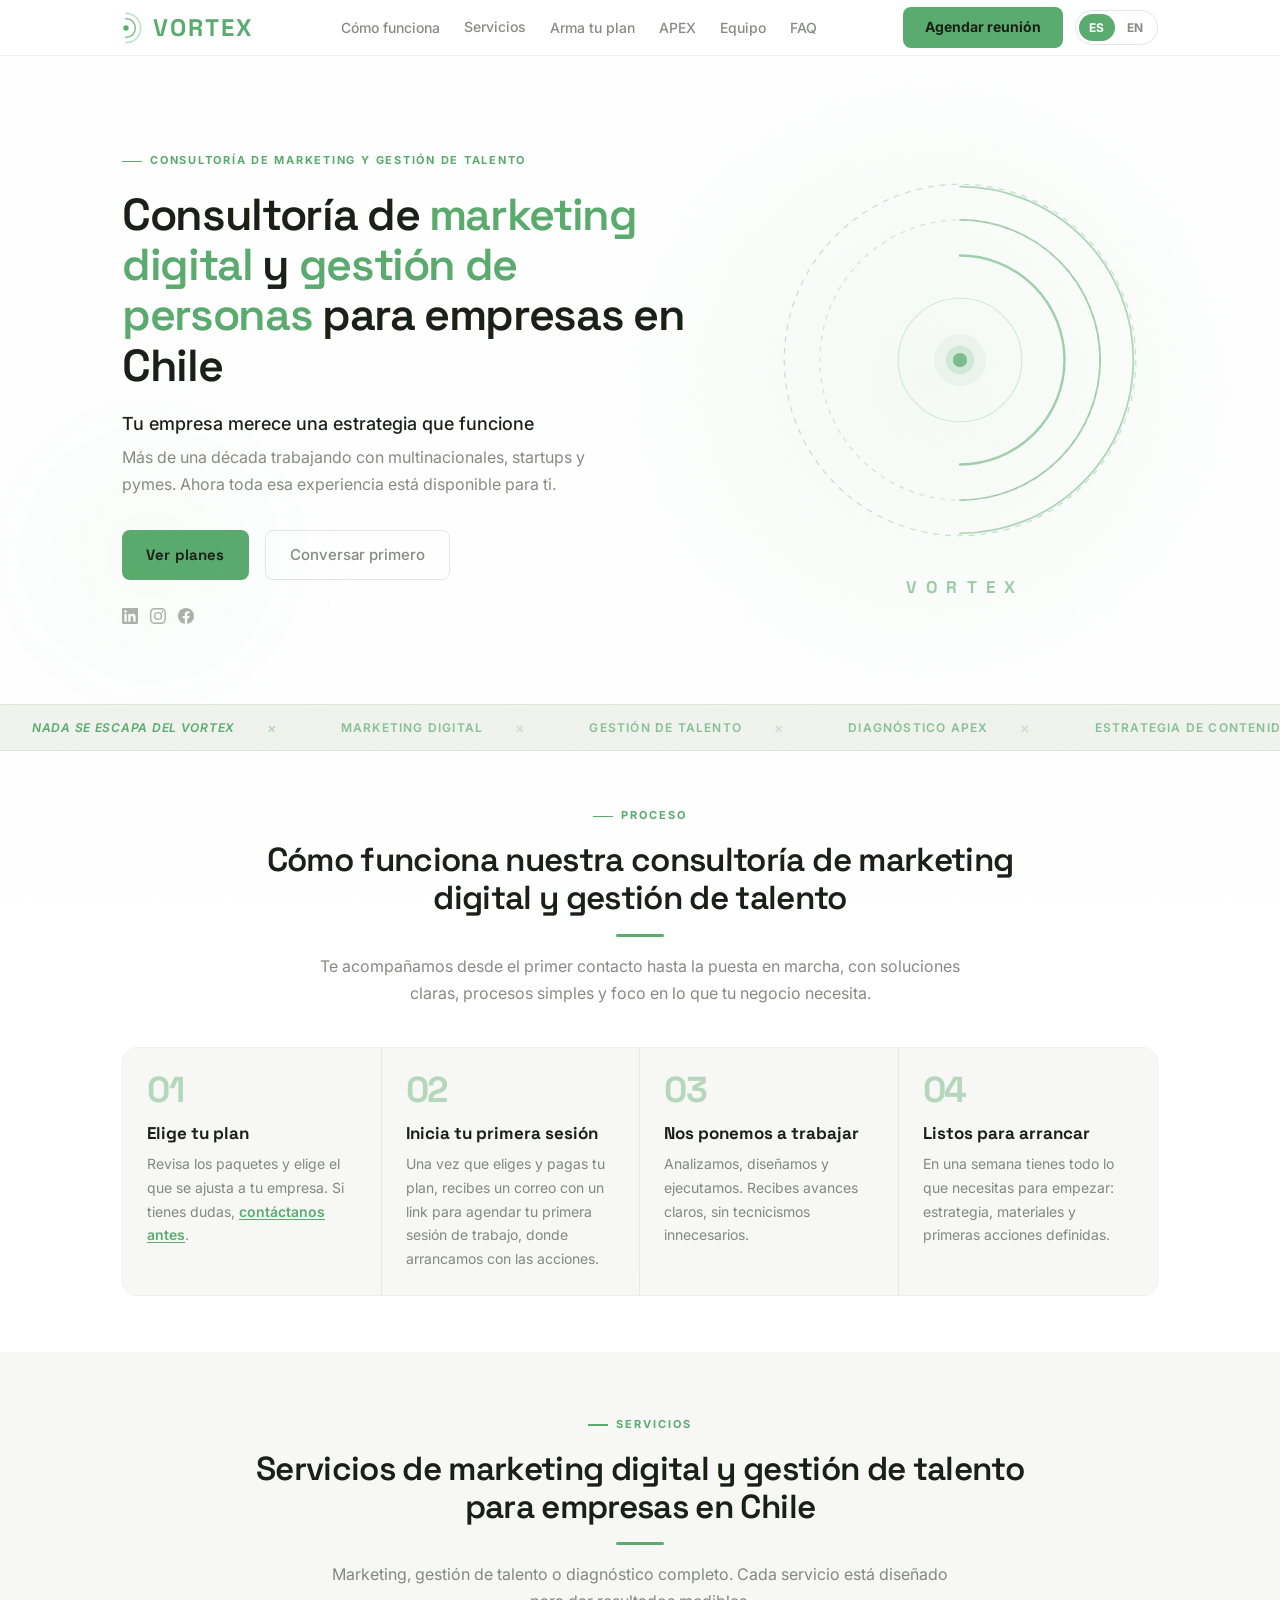
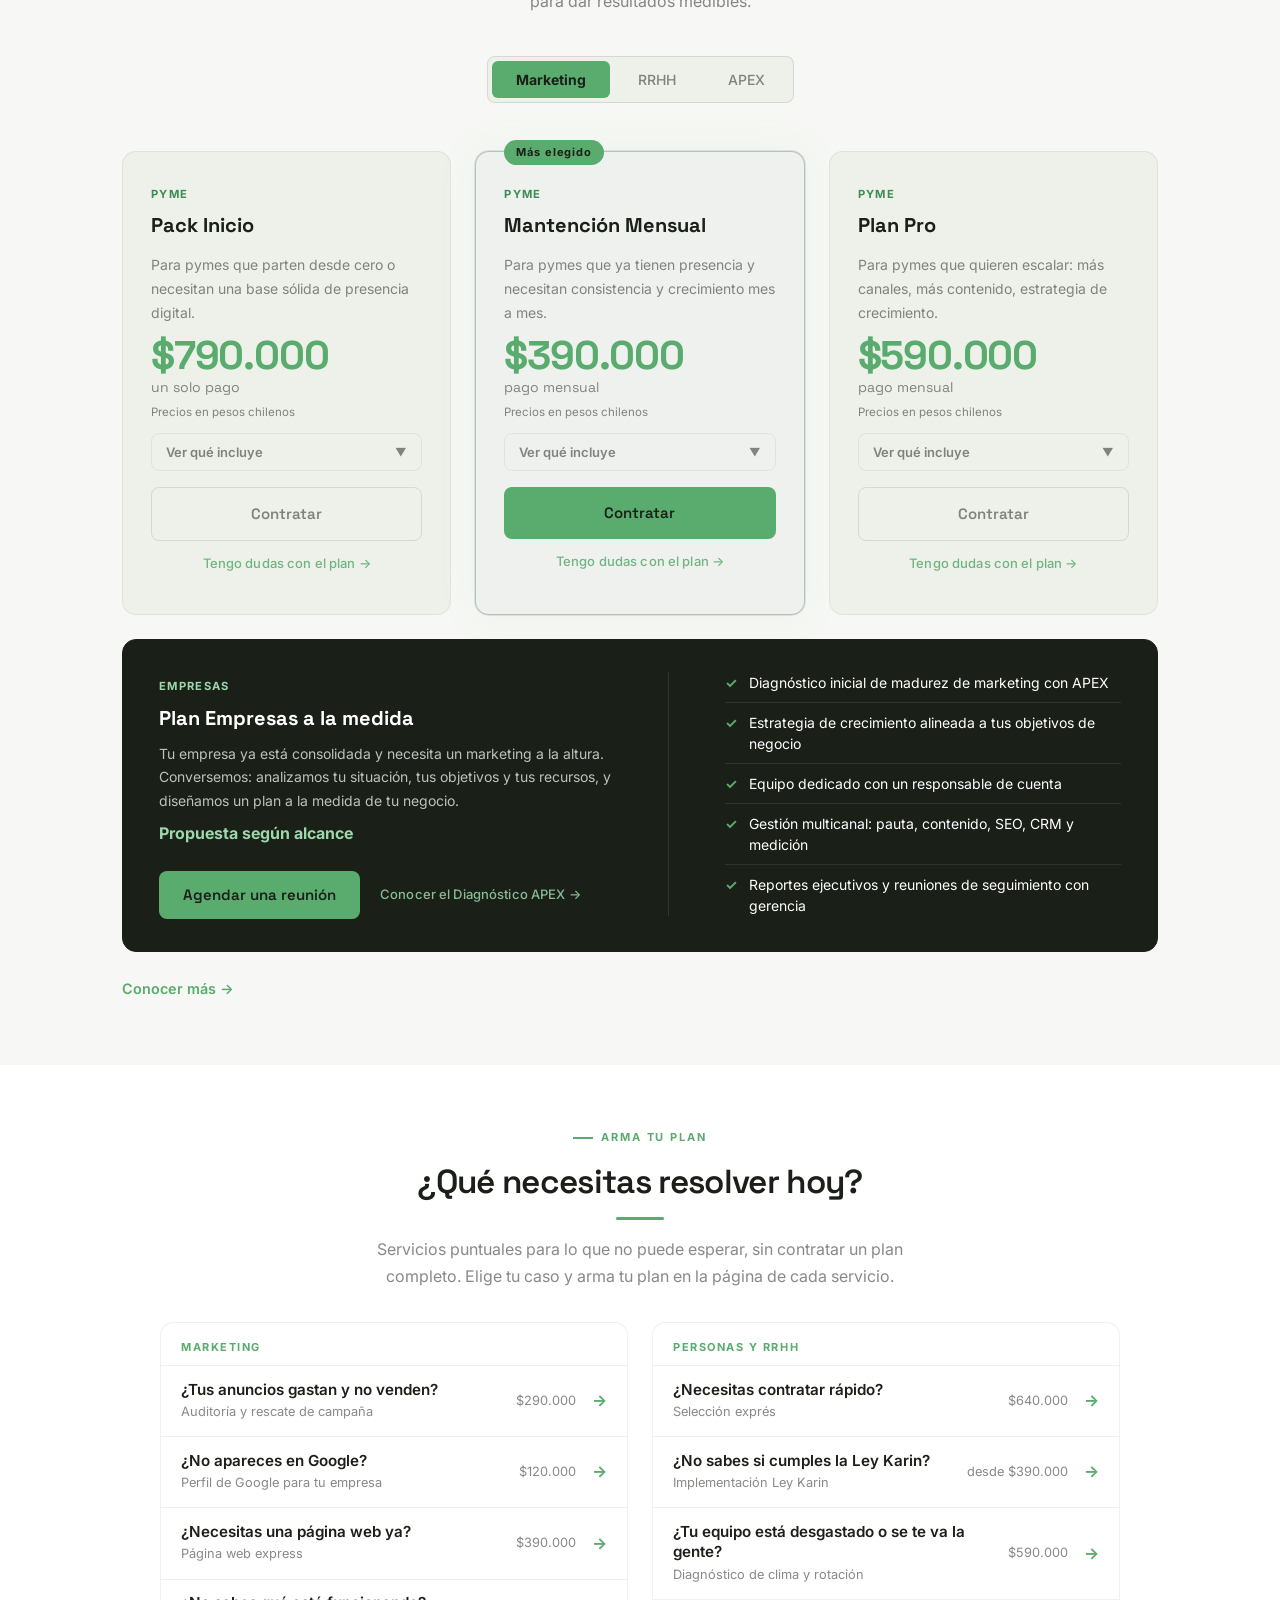
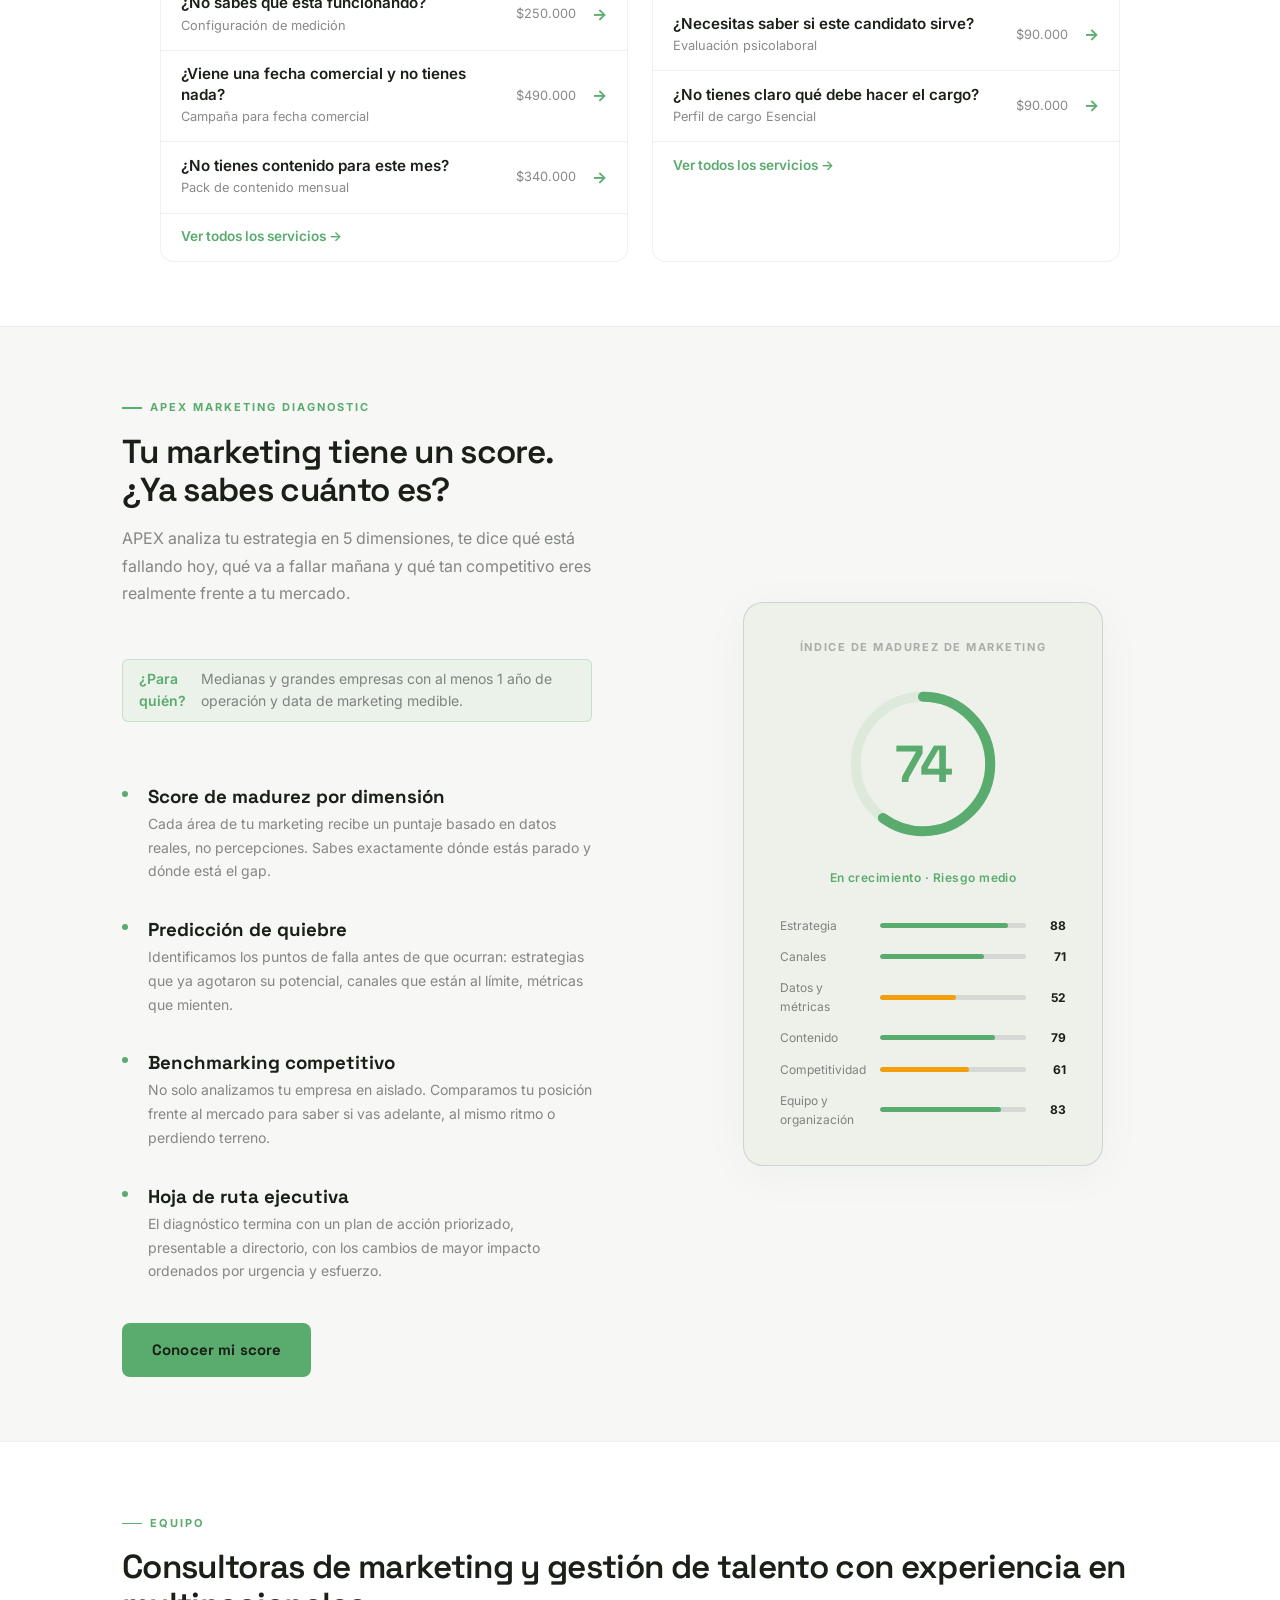
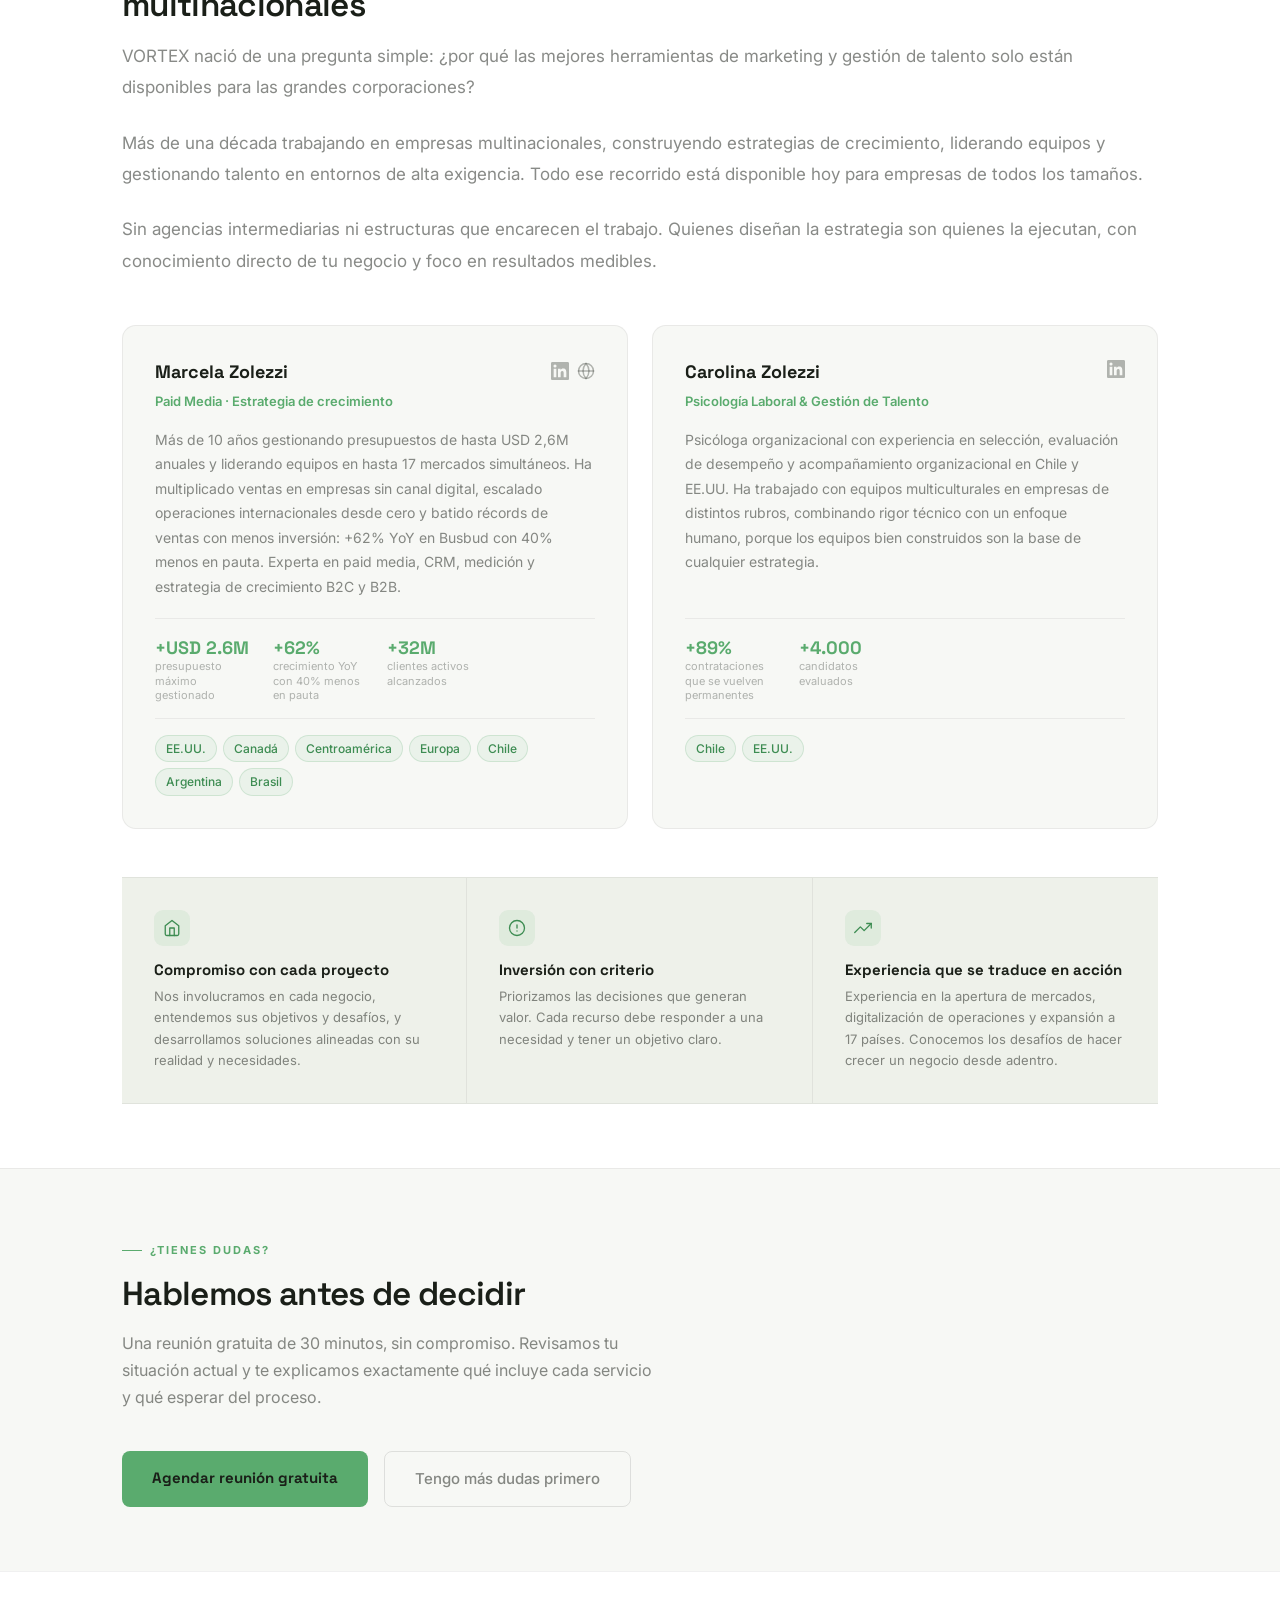
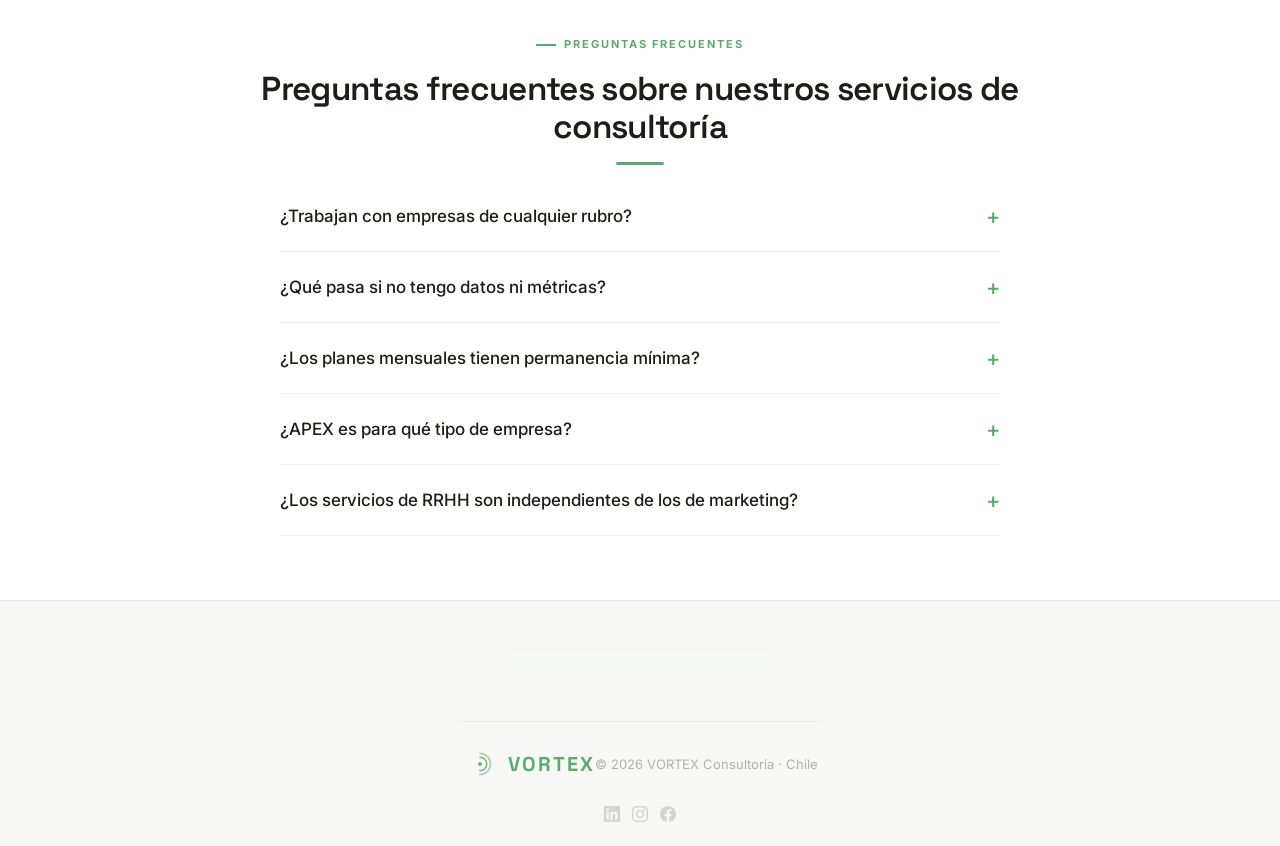
==== index.html @ 67329a83 "Hero: larger VORTEX visual Co-Authored-By: Claude Opus 5.5 <noreply@anthropic.com> Claude-Session: h" ====
<!DOCTYPE html>
<html lang="es">
<head>
  <!-- Google Tag Manager -->
  <script>(function(w,d,s,l,i){w[l]=w[l]||[];w[l].push({'gtm.start':
  new Date().getTime(),event:'gtm.js'});var f=d.getElementsByTagName(s)[0],
  j=d.createElement(s),dl=l!='dataLayer'?'&l='+l:'';j.async=true;j.src=
  'https://www.googletagmanager.com/gtm.js?id='+i+dl;f.parentNode.insertBefore(j,f);
  })(window,document,'script','dataLayer','GTM-PHNP8BP2');</script>
  <!-- End Google Tag Manager -->
  <meta charset="UTF-8">
  <meta name="viewport" content="width=device-width, initial-scale=1.0">
  <title>Consultoría de Marketing Digital y RRHH en Chile | VORTEX</title>
  <meta name="description" content="Consultoría de marketing digital, selección de personal y gestión de talento para empresas en Chile. Estrategia, ejecución y resultados medibles.">
  <meta name="keywords" content="consultoría marketing pymes chile, marketing digital santiago, RRHH pymes chile, presencia digital empresa, diagnóstico marketing empresa">
  <meta name="author" content="VORTEX Consultoría">
  <meta name="robots" content="index, follow">
  <link rel="canonical" href="https://vortexcor.com/">
  <link rel="alternate" hreflang="es-CL" href="https://vortexcor.com/">
  <link rel="alternate" hreflang="en" href="https://vortexcor.com/en/">
  <link rel="alternate" hreflang="x-default" href="https://vortexcor.com/en/">
  <link rel="icon" type="image/svg+xml" href="data:image/svg+xml,%3Csvg xmlns='http://www.w3.org/2000/svg' viewBox='0 0 36 36'%3E%3Ccircle cx='18' cy='18' r='18' fill='%235aab6e'/%3E%3Ctext x='18' y='24' text-anchor='middle' font-family='Arial' font-weight='bold' font-size='16' fill='white'%3EV%3C/text%3E%3C/svg%3E">
  <link rel="apple-touch-icon" href="/apple-touch-icon.png">
  <meta name="geo.region" content="CL">
  <meta name="geo.placename" content="Santiago, Chile">
  <meta property="og:type" content="website">
  <meta property="og:url" content="https://vortexcor.com/">
  <meta property="og:title" content="VORTEX | Consultoría de Marketing Digital y Gestión de Talento">
  <meta property="og:description" content="Impulsa tu empresa con consultoría de marketing digital, selección de personal y gestión de talento. Estrategia, ejecución y resultados medibles.">
  <meta property="og:locale" content="es_CL">
  <meta property="og:image" content="https://vortexcor.com/og-image.png">
  <meta property="og:image:width" content="1200">
  <meta property="og:image:height" content="630">
  <meta name="twitter:card" content="summary_large_image">
  <meta name="twitter:title" content="VORTEX | Consultoría de Marketing Digital y Gestión de Talento">
  <meta name="twitter:description" content="Impulsa tu empresa con consultoría de marketing digital, selección de personal y gestión de talento. Estrategia, ejecución y resultados medibles.">
  <meta name="twitter:image" content="https://vortexcor.com/og-image.png">
  <script type="application/ld+json">
{
  "@context": "https://schema.org",
  "@graph": [
    {
      "@type": "ProfessionalService",
      "@id": "https://vortexcor.com/#org",
      "name": "VORTEX Consultoría",
      "url": "https://vortexcor.com/",
      "logo": "https://vortexcor.com/logo.png",
      "image": "https://vortexcor.com/logo.png",
      "description": "Consultora de marketing digital y recursos humanos para pymes, startups y empresas en Chile, fundada por dos consultoras con más de una década de experiencia en multinacionales.",
      "email": "contacto@vortexcor.com",
      "priceRange": "$$",
      "address": {
        "@type": "PostalAddress",
        "addressLocality": "Santiago",
        "addressRegion": "Región Metropolitana",
        "addressCountry": "CL"
      },
      "areaServed": { "@type": "Country", "name": "Chile" },
      "knowsLanguage": ["es", "en"],
      "founder": [
        { "@id": "https://vortexcor.com/#marcela" },
        { "@id": "https://vortexcor.com/#carolina" }
      ],
      "sameAs": [
        "https://www.linkedin.com/company/vortex-cor",
        "https://www.instagram.com/somosvortexcor/",
        "https://www.facebook.com/profile.php?id=61596441601924"
      ],
      "hasOfferCatalog": {
        "@type": "OfferCatalog",
        "name": "Servicios VORTEX",
        "itemListElement": [
          { "@type": "Offer", "itemOffered": { "@id": "https://vortexcor.com/marketing-digital/#service" } },
          { "@type": "Offer", "itemOffered": { "@id": "https://vortexcor.com/seleccion-de-talentos/#service" } },
          { "@type": "Offer", "itemOffered": { "@id": "https://vortexcor.com/gestion-de-personas/#service" } },
          { "@type": "Offer", "itemOffered": { "@id": "https://vortexcor.com/diagnostico-apex/#service" } }
        ]
      }
    },
    {
      "@type": "WebSite",
      "@id": "https://vortexcor.com/#website",
      "url": "https://vortexcor.com/",
      "name": "VORTEX",
      "inLanguage": "es-CL",
      "publisher": { "@id": "https://vortexcor.com/#org" }
    },
    {
      "@type": "Person",
      "@id": "https://vortexcor.com/#marcela",
      "name": "Marcela Zolezzi",
      "jobTitle": "Cofundadora, Paid Media & Growth Strategy",
      "worksFor": { "@id": "https://vortexcor.com/#org" },
      "knowsAbout": ["Google Ads", "Meta Ads", "Paid Media", "Growth Marketing", "Estrategia de Marketing Digital"]
    },
    {
      "@type": "Person",
      "@id": "https://vortexcor.com/#carolina",
      "name": "Carolina Zolezzi",
      "jobTitle": "Cofundadora, Psicóloga Laboral",
      "worksFor": { "@id": "https://vortexcor.com/#org" },
      "knowsAbout": ["Psicología Laboral", "Reclutamiento y Selección", "Evaluación de Desempeño", "Gestión de Talento"]
    },
    {
      "@type": "FAQPage",
      "@id": "https://vortexcor.com/#faq",
      "mainEntity": [
        {
          "@type": "Question",
          "name": "¿Trabajan con empresas de cualquier rubro?",
          "acceptedAnswer": { "@type": "Answer", "text": "Sí. Nuestra metodología es adaptable a cualquier industria. Hemos trabajado con retail, servicios, tecnología, gastronomía y más. Lo que importa es que tengas ganas de crecer y datos con los que trabajar." }
        },
        {
          "@type": "Question",
          "name": "¿Qué pasa si no tengo datos ni métricas?",
          "acceptedAnswer": { "@type": "Answer", "text": "Es más común de lo que crees. En ese caso, parte del trabajo inicial es instalar los sistemas de medición básicos. No medir no significa que no haya oportunidades, significa que primero hay que hacer visible lo que está pasando." }
        },
        {
          "@type": "Question",
          "name": "¿Los planes mensuales tienen permanencia mínima?",
          "acceptedAnswer": { "@type": "Answer", "text": "Los planes mensuales no tienen permanencia mínima: puedes pausar o cancelar cuando quieras. Dicho eso, recomendamos mantener al menos 3 meses para ver resultados reales, porque el marketing toma tiempo en madurar." }
        },
        {
          "@type": "Question",
          "name": "¿APEX es para qué tipo de empresa?",
          "acceptedAnswer": { "@type": "Answer", "text": "APEX está diseñado para empresas medianas y grandes que ya tienen operaciones de marketing pero sienten que podrían estar haciéndolo mejor. También es útil en cambios de gerencia o cuando se quiere entrar a un nuevo mercado." }
        },
        {
          "@type": "Question",
          "name": "¿Los servicios de RRHH son independientes de los de marketing?",
          "acceptedAnswer": { "@type": "Answer", "text": "Sí, puedes contratar cualquier servicio de forma independiente. Pero si necesitas marketing y gestión de talento a la vez, trabajamos en conjunto para que las estrategias estén alineadas y el equipo contratado sepa ejecutar lo que se planifica." }
        }
      ]
    }
  ]
}
</script>
  <link rel="preconnect" href="https://fonts.googleapis.com">
  <link rel="preconnect" href="https://fonts.gstatic.com" crossorigin>
  <link href="https://fonts.googleapis.com/css2?family=Space+Grotesk:wght@400;500;600;700;800&family=Inter:wght@400;500;600&display=swap&font-display=swap" rel="stylesheet">

  <style>
    :root {
      --bg: #ffffff;
      --bg2: #f7f8f5;
      --bg3: #eef1ea;
      --surface: rgba(0,0,0,0.03);
      --border: rgba(0,0,0,0.10);
      --border-light: rgba(0,0,0,0.06);
      --accent: #5aab6e;
      --accent-dim: rgba(90,171,110,0.10);
      --accent-hi: #3d8c52;
      --text: #1a1f18;
      --text-muted: rgba(26,31,24,0.52);
      --text-dim: rgba(26,31,24,0.32);
      --radius: 14px;
      --radius-sm: 8px;
      --max: 1100px;
    }

    *, *::before, *::after { box-sizing: border-box; margin: 0; padding: 0; }
    html { scroll-behavior: smooth; font-size: 16px; }
    body {
      background: var(--bg);
      color: var(--text);
      font-family: 'Inter', sans-serif;
      line-height: 1.6;
      -webkit-font-smoothing: antialiased;
    }

    /* Use Syne for all display headings */
    h1, h2, h3, h4,
    .nav-logo-name, .stat-number, .about-num,
    .apex-score-number, .impact-headline,
    .plan-price, .arma-total-amount,
    .impact-stat-num, .step-num {
      font-family: 'Space Grotesk', sans-serif;
    }

    /* ── NAV ── */
    nav {
      position: sticky; top: 0; left: 0; right: 0; z-index: 100;
      height: 56px;
      background: rgba(255,255,255,0.92);
      backdrop-filter: blur(24px);
      border-bottom: 1px solid var(--border-light);
    }
    .nav-inner {
      display: flex; align-items: center; justify-content: space-between;
      max-width: var(--max); margin: 0 auto;
      padding: 0 2rem;
      height: 100%;
    }

    .nav-logo {
      display: flex; align-items: center; gap: 8px;
      text-decoration: none; line-height: 0;
    }

    .nav-logo-svg { width: 36px; height: 36px; flex-shrink: 0; display: block; }

    .nav-logo-wordmark {
      display: flex; flex-direction: column; line-height: 1;
    }

    .nav-logo-name {
      font-weight: 800; font-size: 1.25rem;
      letter-spacing: 0.12em; color: var(--accent);
      font-family: 'Space Grotesk', sans-serif;
      line-height: 1;
    }

    .nav-logo-tagline {
      font-size: 0.5625rem; font-weight: 500;
      letter-spacing: 0.12em; color: var(--text-muted);
      text-transform: uppercase; margin-top: 2px;
    }

    .nav-links { display: flex; gap: 1.5rem; list-style: none; align-items: center; }
    .nav-links a {
      text-decoration: none; color: var(--text-muted);
      font-size: 0.875rem; font-weight: 500;
      transition: color 0.2s;
    }
    .nav-links a:hover { color: var(--accent); }

    /* Dropdown servicios */
    .nav-dropdown { position: relative; }
    .nav-dropdown > a { display: flex; align-items: center; gap: 0.3rem; cursor: pointer; line-height: inherit; }
    .nav-dropdown > a::before { content: none; }
    .nav-dropdown-arrow { width: 10px; height: 10px; fill: none; stroke: currentColor; stroke-width: 2; transition: transform 0.2s; flex-shrink: 0; }
    .nav-dropdown:hover .nav-dropdown-arrow,
    .nav-dropdown.open .nav-dropdown-arrow { transform: rotate(180deg); }
    .nav-dropdown-menu {
      display: none; position: absolute; top: calc(100% + 10px); left: 50%;
      transform: translateX(-50%); background: var(--bg);
      border: 1px solid var(--border); border-radius: var(--radius-sm);
      box-shadow: 0 8px 24px rgba(0,0,0,0.10); min-width: 220px;
      padding: 0.5rem 0; z-index: 200;
    }
    .nav-dropdown:hover .nav-dropdown-menu,
    .nav-dropdown.open .nav-dropdown-menu { display: block; }
    .nav-dropdown-menu a {
      display: block; padding: 0.6rem 1.1rem;
      font-size: 0.875rem; font-weight: 500;
      color: var(--text-muted); text-decoration: none;
      transition: background 0.15s, color 0.15s;
      white-space: nowrap;
    }
    .nav-dropdown-menu a:hover { background: var(--bg2); color: var(--accent); }

    .nav-right { display: flex; align-items: center; gap: 0.75rem; flex-shrink: 0; }

    .lang-btn {
      background: none; border: 1px solid var(--border);
      color: var(--text-muted); padding: 6px 12px;
      border-radius: var(--radius-sm);
      font-size: 0.8125rem; font-weight: 600;
      cursor: pointer; font-family: inherit;
      transition: all 0.2s; letter-spacing: 0.05em;
    }
    .lang-btn:hover { border-color: var(--accent); color: var(--accent); }

    .nav-cta {
      background: var(--accent); color: #1a1f18;
      padding: 9px 22px; border-radius: var(--radius-sm);
      font-size: 0.875rem; font-weight: 700;
      text-decoration: none;
      transition: background 0.2s, transform 0.1s;
    }
    .nav-cta:hover { background: var(--accent-hi); color: #1a1f18; transform: translateY(-1px); }

    /* ── LAYOUT ── */
    .container { max-width: var(--max); margin: 0 auto; }
    section {
      padding: 64px max(1.25rem, calc((100vw - var(--max)) / 2 + 2rem));
    }

    .section-eyebrow {
      display: inline-flex; align-items: center; gap: 8px;
      font-size: 0.6875rem; font-weight: 700; letter-spacing: 0.18em;
      color: var(--accent); margin-bottom: 1.5rem;
      text-transform: uppercase;
    }
    .section-eyebrow::before {
      content: '';
      width: 20px; height: 1.5px;
      background: var(--accent);
      display: inline-block;
    }

    h2 {
      font-family: 'Space Grotesk', sans-serif;
      font-size: clamp(1.6rem, 2.6vw, 2.125rem);
      color: var(--text); line-height: 1.15;
      font-weight: 800;
      margin-bottom: 1rem;
    }

    .section-sub {
      font-size: 1rem; color: var(--text-muted);
      max-width: 540px; line-height: 1.7;
      margin-bottom: 2.5rem;
    }

    /* ── NOISE TEXTURE ── */
    body::after {
      content: '';
      position: fixed; inset: 0; z-index: 0;
      pointer-events: none;
      opacity: 0.018;
      background-image: url("data:image/svg+xml,%3Csvg viewBox='0 0 256 256' xmlns='http://www.w3.org/2000/svg'%3E%3Cfilter id='n'%3E%3CfeTurbulence type='fractalNoise' baseFrequency='0.9' numOctaves='4' stitchTiles='stitch'/%3E%3C/filter%3E%3Crect width='100%25' height='100%25' filter='url(%23n)'/%3E%3C/svg%3E");
      background-size: 200px 200px;
    }

    /* ── HERO ── */
    #hero {
      display: flex; align-items: center;
      padding-top: 80px; padding-bottom: 80px;
      background: var(--bg);
      position: relative; overflow: hidden;
    }

    /* Teal glow blob behind hero */
    #hero::before {
      content: '';
      position: absolute;
      width: 700px; height: 700px;
      right: 0%; top: 50%; transform: translateY(-50%);
      background: radial-gradient(ellipse at center, rgba(90,171,110,0.06) 0%, rgba(90,171,110,0.03) 40%, transparent 70%);
      pointer-events: none;
    }
    /* Secondary glow bottom-left */
    #hero::after {
      content: '';
      position: absolute;
      width: 500px; height: 500px;
      left: -100px; bottom: -100px;
      background: radial-gradient(ellipse, rgba(90,171,110,0.03) 0%, transparent 65%);
      pointer-events: none;
    }

    .hero-inner {
      display: grid; grid-template-columns: 1.1fr 0.9fr;
      gap: 4rem; align-items: center;
      max-width: var(--max); margin: 0 auto; width: 100%;
      position: relative;
    }

    .hero-eyebrow {
      display: inline-flex; align-items: center; gap: 8px;
      font-size: 0.6875rem; font-weight: 700; letter-spacing: 0.18em;
      color: var(--accent); text-transform: uppercase;
      margin-bottom: 2rem;
    }
    .hero-eyebrow::before {
      content: '';
      width: 20px; height: 1.5px;
      background: var(--accent);
      display: inline-block;
    }

    h1 {
      font-family: 'Space Grotesk', sans-serif;
      font-size: clamp(1.6rem, 3.2vw, 2.5rem);
      line-height: 1.15; color: var(--text);
      font-weight: 800;
      margin-bottom: 0.75rem;
      letter-spacing: -0.02em;
    }

    h1 em {
      font-style: normal; color: var(--accent);
    }

    .hero-claim {
      font-size: 1.25rem; font-weight: 600; color: var(--accent);
      max-width: 460px; line-height: 1.4; margin-bottom: 1rem;
    }
    .hero-claim em { font-style: normal; }

    .hero-desc {
      font-size: 1.125rem; color: var(--text-muted);
      max-width: 460px; line-height: 1.8;
      margin-bottom: 2.75rem;
    }

    .hero-actions { display: flex; gap: 1rem; flex-wrap: wrap; }
    .hero-social { display: flex; align-items: center; gap: 0.75rem; margin-top: 1.5rem; }
    .hero-social a { display: flex; align-items: center; color: var(--text); opacity: 0.35; transition: opacity 0.2s; }
    .hero-social a:hover { opacity: 1; color: var(--accent); }
    .hero-social svg { width: 16px; height: 16px; fill: currentColor; }

    .btn-primary {
      background: var(--accent); color: #1a1f18;
      padding: 15px 30px; border-radius: var(--radius-sm);
      font-weight: 700; font-size: 0.9375rem;
      text-decoration: none;
      display: inline-flex; align-items: center; gap: 8px;
      transition: background 0.2s, transform 0.15s;
      font-family: 'Space Grotesk', sans-serif;
      letter-spacing: 0.01em;
    }
    .btn-primary:hover { background: var(--accent-hi); color: #1a1f18; transform: translateY(-2px); }

    .btn-ghost {
      border: 1.5px solid var(--border);
      color: var(--text-muted); background: transparent;
      padding: 15px 30px; border-radius: var(--radius-sm);
      font-weight: 500; font-size: 0.9375rem;
      text-decoration: none;
      display: inline-flex; align-items: center; gap: 8px;
      transition: border-color 0.2s, color 0.2s;
    }
    .btn-ghost:hover { border-color: var(--accent); color: var(--accent); }

    .hero-stats {
      display: flex; gap: 3rem;
      margin-top: 4rem; padding-top: 2.75rem;
      border-top: 1px solid var(--border-light);
    }

    .stat-number {
      font-size: 2.25rem; font-weight: 800;
      color: var(--accent); line-height: 1;
      font-family: 'Space Grotesk', sans-serif;
      letter-spacing: 0;
      font-variant-numeric: tabular-nums;
    }
    .stat-prefix, .stat-suffix {
      font-size: 1.5rem; font-weight: 700;
      vertical-align: middle; line-height: 1;
    }
    .stat-label {
      font-size: 0.8125rem; color: var(--accent); opacity: 0.65; margin-top: 6px;
      line-height: 1.4;
    }

    .hero-visual {
      display: flex; align-items: center; justify-content: center;
      position: relative; margin-top: -3rem;
    }

    .hero-logo-wordmark-below {
      text-align: center;
      font-family: 'Space Grotesk', sans-serif;
      font-size: 15px; font-weight: 700;
      letter-spacing: 0.55em;
      color: var(--accent); opacity: 0.7;
      margin-top: 10px;
      text-indent: 0.55em;
    }

    .hero-logo-large {
      width: 340px; height: 340px;
      position: relative; opacity: 0.85;
    }

    .hero-logo-large svg {
      width: 100%; height: 100%;
      animation: slow-spin 18s linear infinite;
    }

    @keyframes slow-spin {
      from { transform: rotate(0deg); }
      to { transform: rotate(360deg); }
    }

    /* ── TICKER ── */
    .ticker-strip {
      background: #f0f3ed;
      border-top: 1px solid rgba(90,171,110,0.15);
      border-bottom: 1px solid rgba(90,171,110,0.15);
      overflow: hidden; padding: 13px 0;
    }
    .ticker-track {
      display: flex; gap: 0;
      animation: ticker 32s linear infinite;
      width: max-content;
    }
    .ticker-strip:hover .ticker-track { animation-play-state: paused; }
    .ticker-item {
      white-space: nowrap;
      font-size: 0.75rem; font-weight: 600;
      letter-spacing: 0.1em; text-transform: uppercase;
      color: rgba(90,171,110,0.7);
      padding: 0 2rem;
      display: flex; align-items: center; gap: 2rem;
    }
    .ticker-item::after {
      content: '×';
      color: rgba(90,171,110,0.25); font-size: 0.875rem; line-height: 1;
    }
    .ticker-claim {
      color: var(--accent);
      font-style: italic;
      letter-spacing: 0.06em;
    }
    .ticker-claim::after { color: rgba(90,171,110,0.4); }
    @keyframes ticker {
      from { transform: translateX(0); }
      to   { transform: translateX(-50%); }
    }

    /* ── IMPACT STRIP ── */
    .impact-strip {
      background: var(--bg);
      padding: 100px 5vw;
      border-top: 1px solid var(--border-light);
      border-bottom: 1px solid var(--border-light);
    }
    .impact-inner {
      max-width: var(--max); margin: 0 auto;
    }
    .impact-top-row {
      display: grid; grid-template-columns: 1fr 1fr;
      gap: 6rem; align-items: end;
      margin-bottom: 5rem;
    }
    .impact-headline {
      font-family: 'Space Grotesk', sans-serif;
      font-size: clamp(2.2rem, 4.5vw, 3.75rem);
      font-weight: 800;
      color: var(--text); line-height: 1.08;
      letter-spacing: -0.025em;
    }
    .impact-sub {
      font-size: 1.0625rem; color: var(--text-muted);
      line-height: 1.75;
    }
    .impact-stats-row {
      display: grid; grid-template-columns: repeat(4, 1fr);
      border-top: 1px solid var(--border);
    }
    .impact-stat {
      padding: 2.5rem 0 2rem;
      border-right: 1px solid var(--border-light);
      padding-right: 2.5rem;
      padding-left: 0;
    }
    .impact-stat:first-child { padding-left: 0; }
    .impact-stat:last-child { border-right: none; padding-right: 0; }
    .impact-stat + .impact-stat { padding-left: 2.5rem; }
    .impact-stat-num {
      font-family: 'Space Grotesk', sans-serif;
      font-size: clamp(2.5rem, 4vw, 3.5rem); font-weight: 800;
      color: var(--text); line-height: 1;
      letter-spacing: -0.03em;
      margin-bottom: 0.5rem;
    }
    .impact-stat-label {
      font-size: 0.875rem; color: var(--text-muted); line-height: 1.45;
    }
    .impact-rubros-row {
      display: flex; align-items: center; gap: 0;
      border-top: 1px solid var(--border-light);
      padding-top: 1.75rem; margin-top: 0;
      flex-wrap: wrap; gap: 0.375rem;
    }
    .impact-rubros-label {
      font-size: 0.75rem; font-weight: 600; letter-spacing: 0.08em;
      text-transform: uppercase; color: var(--text-dim);
      margin-right: 1rem; flex-shrink: 0;
    }
    .impact-tag {
      font-size: 0.8125rem; color: var(--text-muted);
      font-family: 'Inter', sans-serif;
    }
    .impact-tag::after { content: ' ·'; color: var(--border); margin-right: 0.375rem; }
    .impact-tag:last-child::after { content: ''; }

    /* ── HOW IT WORKS ── */
    #como {
      background: var(--bg);
    }

    .steps {
      display: grid;
      grid-template-columns: repeat(4, 1fr);
      gap: 0;
      border: 1px solid var(--border-light);
      border-radius: var(--radius);
      overflow: hidden;
      margin-top: 0;
    }

    #como { padding-top: 56px; padding-bottom: 56px; }

    .step {
      background: var(--bg2); padding: 2rem 2rem;
      position: relative;
      border-right: 1px solid var(--border-light);
    }
    .step:last-child { border-right: none; }

    .step-num {
      font-size: 4rem; font-weight: 800;
      color: rgba(90,171,110,0.42); line-height: 1;
      margin-bottom: 1.5rem;
      font-family: 'Space Grotesk', sans-serif;
      letter-spacing: -0.04em;
    }

    .step h3 {
      font-family: 'Space Grotesk', sans-serif;
      font-size: 1.0625rem; font-weight: 700; color: var(--text);
      margin-bottom: 0.75rem; line-height: 1.3;
    }

    .step p {
      font-size: 0.875rem; color: var(--text-muted); line-height: 1.7;
    }

    /* ── SERVICIOS ── */
    #servicios { background: var(--bg2); }

    .service-tabs {
      display: flex; gap: 4px;
      background: var(--bg3);
      border: 1px solid var(--border);
      border-radius: var(--radius-sm);
      padding: 4px; width: fit-content;
      margin-bottom: 3rem; flex-wrap: wrap;
    }

    .tab-btn {
      padding: 10px 24px; border: none; background: none;
      color: var(--text-muted);
      font-size: 0.875rem; font-weight: 500;
      cursor: pointer; border-radius: 6px;
      transition: all 0.2s; font-family: inherit;
    }
    .tab-btn.active {
      background: var(--accent); color: #1a1f18; font-weight: 700;
    }

    .tab-panel { display: none; }
    .tab-panel.active { display: block; }

    .plans-grid {
      display: grid;
      grid-template-columns: repeat(3, 1fr);
      grid-template-rows: repeat(6, auto);
      gap: 1.5rem 1.5rem;
      align-items: start;
    }

    .plan-card {
      border: 1px solid var(--border-light);
      border-radius: var(--radius); padding: 1.75rem;
      background: var(--bg3);
      display: grid;
      grid-row: span 6;
      grid-template-rows: subgrid;
      transition: border-color 0.25s, box-shadow 0.25s, transform 0.2s;
      position: relative; z-index: 0;
    }
    .plan-card:hover {
      border-color: rgba(26,46,68,0.3);
      box-shadow: 0 20px 60px rgba(26,46,68,0.05);
      transform: translateY(-3px);
      z-index: 1;
    }
    .plan-card.featured {
      border-color: rgba(26,46,68,0.25);
      background: rgba(26,46,68,0.03);
      box-shadow: 0 0 0 1px rgba(26,46,68,0.15);
    }

    .plan-badge {
      display: inline-block;
      background: var(--accent); color: #1a1f18;
      font-size: 0.6875rem; font-weight: 700; letter-spacing: 0.08em;
      padding: 4px 12px; border-radius: 99px;
      margin-bottom: 0.875rem; width: fit-content;
    }

    .plan-name {
      font-family: 'Space Grotesk', sans-serif;
      font-size: 1.25rem; font-weight: 700; color: var(--text);
      margin-bottom: 0.5rem;
    }

    .plan-price {
      font-size: 2.5rem; font-weight: 800;
      color: var(--accent); line-height: 1;
      margin: 1rem 0 1.25rem;
      font-family: 'Space Grotesk', sans-serif;
      letter-spacing: -0.03em;
    }
    .plan-price .price-num {
      font-size: 2.5rem; font-weight: 800;
      color: var(--accent); letter-spacing: -0.03em;
    }
    .plan-price .price-unit {
      font-size: 0.875rem; font-weight: 400; color: var(--text-muted);
      letter-spacing: 0;
    }

    .plan-addon {
      margin: 1rem 0 1.5rem;
      border: 1.5px dashed color-mix(in srgb, var(--accent) 40%, transparent);
      border-radius: 10px;
      padding: 0.75rem 1rem 0.85rem;
      background: color-mix(in srgb, var(--accent) 5%, transparent);
    }
    .addon-desc-outside {
      font-size: 0.775rem; color: var(--text-muted);
      line-height: 1.5; margin: 0.4rem 0 1rem;
    }

    .plan-segment { display:inline-block; font-size:.7rem; font-weight:700; letter-spacing:.12em; text-transform:uppercase; color:var(--accent-hi); margin-bottom:.35rem; }
    .plan-enterprise { grid-row:auto; grid-template-rows:none; margin-top:1.5rem; display:grid; grid-template-columns:1.15fr 1fr auto; gap:2.5rem; align-items:center; background:#1a1f18; color:#fff; border-color:#1a1f18; }
    .plan-enterprise .plan-name, .plan-enterprise .plan-features li { color:#fff; }
    .plan-enterprise .plan-desc { color:rgba(255,255,255,.72); }
    .plan-enterprise .plan-segment { color:#9bd8aa; }
    .plan-enterprise-price { font-weight:700; color:#9bd8aa; margin-top:.5rem; }
    .plan-enterprise .plan-features { margin:0; }
    .plan-enterprise .plan-actions { min-width:220px; }
    .plan-enterprise .plan-doubt { color:#9bd8aa; }
    @media (max-width:960px){ .plan-enterprise { grid-template-columns:1fr; gap:1.25rem; } }
    .plans-grid-rrhh {
      align-items: stretch;
    }
    .plans-grid-rrhh .plan-card {
      display: flex; flex-direction: column;
      grid-row: unset; grid-template-rows: unset;
      height: 100%;
    }
    .plans-grid-rrhh .plan-features { flex: 1; }
    .plans-grid-rrhh .plan-cta { margin-top: auto; }
    .addon-label {
      display: flex; align-items: center; gap: 0.5rem;
      cursor: pointer; width: 100%;
    }
    .addon-label input[type="checkbox"] {
      accent-color: var(--accent); width: 16px; height: 16px;
      cursor: pointer; flex-shrink: 0;
    }
    .addon-icon { font-size: 1rem; flex-shrink: 0; }
    .addon-name {
      font-size: 0.82rem; font-weight: 600; color: var(--text); flex: 1;
    }
    .addon-price {
      font-size: 0.82rem; font-weight: 700; color: var(--accent);
      white-space: nowrap; flex-shrink: 0;
    }
    .addon-desc { font-size: 0.8rem; color: var(--text-muted); margin: 0.35rem 0 0 0; line-height: 1.4; }
    .price-clp { display: none; }
    .price-currency-note { font-size: 0.72rem; color: var(--text-muted); margin: 0.2rem 0 0 0; }
    .addon-total {
      margin-top: 0.65rem; padding-top: 0.65rem;
      border-top: 1px solid color-mix(in srgb, var(--accent) 20%, transparent);
      font-size: 0.825rem; color: var(--text-muted);
      display: flex; justify-content: space-between; align-items: center;
    }
    .addon-total strong { color: var(--accent); font-size: 1rem; }

    .plan-pack-tip {
      font-size: 0.8rem; color: var(--accent);
      background: color-mix(in srgb, var(--accent) 10%, transparent);
      border: 1px solid color-mix(in srgb, var(--accent) 25%, transparent);
      border-radius: 6px; padding: 0.4rem 0.75rem;
      margin: 0.5rem 0 1.25rem; line-height: 1.5;
    }

    .plan-desc {
      font-size: 0.875rem; color: var(--text-muted);
      margin-bottom: 0; line-height: 1.7;
    }

    .plan-features { list-style: none; margin-bottom: 1.5rem; }

    /* Tighten plan cards: no inherited row gaps, badge sits on the top border */
    .plan-card { row-gap: 0; }
    .plan-card .plan-badge { position: absolute; top: -12px; left: 1.75rem; margin: 0; }
    .plan-price { margin: 0.75rem 0 0.25rem; }
    .price-currency-note { margin-bottom: 0.75rem; }
    .plan-desc { margin-top: 0.25rem; }
    .plan-features li {
      font-size: 0.875rem; color: var(--text-muted);
      padding: 6px 0;
      display: flex; align-items: flex-start; gap: 10px;
      border-bottom: 1px solid var(--border-light);
    }
    .plan-features li:last-child { border-bottom: none; }
    .plan-features li::before {
      content: '✓'; color: var(--accent); font-weight: 700;
      flex-shrink: 0; margin-top: 1px;
    }

    .plan-cta {
      display: block; text-align: center;
      padding: 14px; border-radius: var(--radius-sm);
      font-weight: 600; font-size: 0.9375rem;
      text-decoration: none; transition: all 0.2s;
      font-family: 'Space Grotesk', sans-serif;
      margin-top: auto;
    }
    .plan-cta-primary { background: var(--accent); color: #1a1f18; }
    .plan-cta-primary:hover { background: var(--accent-hi); }
    .plan-cta-secondary {
      border: 1px solid var(--border); color: var(--text-muted);
    }
    .plan-cta-secondary:hover { border-color: var(--accent); color: var(--accent); }
    .plan-doubt {
      display: block; text-align: center;
      margin-top: 0.75rem;
      font-size: 0.8125rem;
      color: var(--accent);
      text-decoration: none;
      font-weight: 500;
      letter-spacing: 0.01em;
      transition: color 0.2s, opacity 0.2s;
      opacity: 0.85;
    }
    .plan-doubt:hover { opacity: 1; text-decoration: underline; }
    .step-doubt { color: var(--accent); font-weight: 600; text-decoration: underline; text-underline-offset: 2px; }

    /* ── FEATURES ACCORDION en mobile ── */
    .plan-features-toggle {
      display: none; /* solo en mobile */
    }
    @media (max-width: 600px) {
      .plan-features-toggle {
        display: flex; align-items: center; justify-content: space-between;
        width: 100%; background: none; border: 1px solid var(--border-light);
        border-radius: var(--radius-sm); padding: 10px 14px;
        font-size: 0.8125rem; font-weight: 600; color: var(--text-muted);
        cursor: pointer; margin-bottom: 0;
        transition: border-color 0.2s, color 0.2s;
      }
      .plan-features-toggle:hover { border-color: var(--accent); color: var(--accent); }
      .plan-features-toggle .toggle-arrow {
        font-size: 0.75rem; transition: transform 0.25s;
      }
      .plan-features-toggle.open .toggle-arrow { transform: rotate(180deg); }
      .plan-features-toggle.open { border-color: var(--accent); color: var(--accent); }
      .plan-features {
        display: none; margin-bottom: 0.75rem;
        animation: fadeIn 0.2s ease;
      }
      .plan-features.visible { display: block; }
      @keyframes fadeIn { from { opacity: 0; transform: translateY(-4px); } to { opacity: 1; transform: translateY(0); } }
    }

    /* ── ARMA TU PLAN ── */
    #arma {
      background: var(--bg);
    }

    .arma-layout {
      max-width: var(--max); margin: 0 auto;
    }
    .arma-intro-row {
      margin-bottom: 0.5rem;
    }
    .arma-intro-row .section-sub { margin-bottom: 0; }
    .arma-body {
      display: grid;
      grid-template-columns: 1fr 360px;
      gap: 3rem;
      align-items: start;
    }

    .arma-intro {
      margin-bottom: 2rem;
    }

    .arma-services {
      display: flex; flex-direction: column; gap: 0;
    }

    .arma-item {
      display: flex; align-items: center; gap: 1rem;
      padding: 1.25rem 0;
      border-bottom: 1px solid var(--border-light);
    }
    .arma-item:first-child { border-top: 1px solid var(--border-light); }

    .arma-item-body { flex: 1; min-width: 0; }

    .arma-item-name {
      font-weight: 600; font-size: 0.9375rem; color: var(--text);
      display: flex; align-items: center; justify-content: space-between;
      gap: 1rem;
    }

    .arma-item-price {
      font-size: 0.875rem; font-weight: 700; color: var(--accent);
      white-space: nowrap; flex-shrink: 0;
    }

    .arma-item-desc {
      font-size: 0.8125rem; color: var(--text-muted);
      margin-top: 3px; line-height: 1.5;
    }

    .arma-item-tag {
      font-size: 0.6875rem; font-weight: 600; letter-spacing: 0.06em;
      background: var(--accent-dim); color: var(--accent);
      padding: 2px 8px; border-radius: 99px;
      white-space: nowrap;
    }

    /* quantity stepper */
    .arma-qty {
      display: flex; align-items: center; gap: 0;
      border: 1px solid var(--border); border-radius: var(--radius-sm);
      overflow: hidden; flex-shrink: 0;
    }
    .arma-qty-btn {
      width: 34px; height: 34px; border: none; background: var(--bg2);
      color: var(--text-muted); font-size: 1.125rem; line-height: 1;
      cursor: pointer; font-family: inherit; transition: background 0.15s, color 0.15s;
      display: flex; align-items: center; justify-content: center;
    }
    .arma-qty-btn:hover { background: var(--accent-dim); color: var(--accent); }
    .arma-qty-val {
      min-width: 34px; text-align: center;
      font-size: 0.875rem; font-weight: 700; color: var(--text);
      background: var(--bg); border-left: 1px solid var(--border); border-right: 1px solid var(--border);
      height: 34px; display: flex; align-items: center; justify-content: center;
    }

    /* toggle (on/off) items */
    .arma-toggle {
      display: flex; align-items: center; gap: 0;
      flex-shrink: 0;
    }
    .arma-toggle-btn {
      padding: 7px 16px; border: 1px solid var(--border);
      border-radius: var(--radius-sm); background: var(--bg);
      font-size: 0.8125rem; font-weight: 600; color: var(--text-muted);
      cursor: pointer; font-family: inherit; transition: all 0.15s;
    }
    .arma-toggle-btn.on {
      background: var(--accent); border-color: var(--accent); color: #1a1f18;
    }
    .arma-toggle-btn:hover:not(.on) { border-color: var(--accent); color: var(--accent); }

    /* total card */
    .arma-total-card {
      position: sticky;
      top: 2rem;
      align-self: start;
      background: var(--bg2);
      border: 1px solid var(--border);
      border-radius: var(--radius);
      padding: 2rem;
    }

    .arma-total-title {
      font-family: 'Space Grotesk', sans-serif;
      font-weight: 700; font-size: 1.125rem; color: var(--text);
      margin-bottom: 1.5rem;
    }

    .arma-selected-list {
      min-height: 80px;
      margin-bottom: 1.5rem;
    }

    .arma-selected-empty {
      font-size: 0.875rem; color: var(--text-dim);
      font-style: italic; padding: 1rem 0;
    }

    .arma-selected-line {
      display: flex; justify-content: space-between; align-items: flex-start;
      gap: 0.5rem;
      font-size: 0.8125rem; color: var(--text-muted);
      padding: 6px 0;
      border-bottom: 1px solid var(--border-light);
    }
    .arma-selected-line:last-child { border-bottom: none; }
    .arma-selected-line-name { flex: 1; }
    .arma-selected-line-price { font-weight: 600; white-space: nowrap; color: var(--text); }

    .arma-total-row {
      display: flex; justify-content: space-between; align-items: center;
      padding-top: 1.25rem;
      border-top: 1px solid var(--border);
      margin-bottom: 1.5rem;
    }
    .arma-total-label {
      font-size: 0.875rem; font-weight: 600; color: var(--text-muted);
    }
    .arma-total-amount {
      font-size: 1.875rem; font-weight: 800;
      color: var(--accent); font-family: 'Space Grotesk', sans-serif;
      letter-spacing: -0.02em;
    }

    .arma-pay-btn {
      display: block; width: 100%; text-align: center;
      padding: 15px; border-radius: var(--radius-sm);
      background: var(--accent); color: #1a1f18;
      font-weight: 700; font-size: 0.9375rem;
      text-decoration: none; border: none; cursor: pointer;
      font-family: 'Space Grotesk', sans-serif;
      transition: background 0.2s, transform 0.15s;
    }
    .arma-pay-btn:hover:not(:disabled) { background: var(--accent-hi); transform: translateY(-2px); }
    .arma-pay-btn:disabled {
      background: var(--border); color: var(--text-dim); cursor: not-allowed; transform: none;
    }

    .arma-note {
      font-size: 0.75rem; color: var(--text-dim);
      text-align: center; margin-top: 1rem; line-height: 1.5;
    }

    @media (max-width: 900px) {
      .arma-body { grid-template-columns: 1fr; }
      .arma-total-card { position: static; }
    }

    /* ── APEX ── */
    #apex {
      background: var(--bg2);
      border-top: 1px solid var(--border-light);
    }

    .apex-grid {
      display: grid; grid-template-columns: 1fr 1fr;
      gap: 6rem; align-items: center;
      max-width: var(--max); margin: 0 auto;
    }

    #apex .section-sub { max-width: 100%; }
    .apex-features { display: flex; flex-direction: column; gap: 2rem; margin-top: 2.5rem; }

    .apex-feature { display: flex; gap: 1.25rem; align-items: flex-start; }

    .apex-marker {
      width: 6px; height: 6px; background: var(--accent);
      border-radius: 50%; flex-shrink: 0; margin-top: 9px;
    }

    .apex-feature h4 {
      font-family: 'Space Grotesk', sans-serif;
      font-size: 1rem; font-weight: 700; color: var(--text);
      margin-bottom: 0.375rem;
    }
    .apex-feature p {
      font-size: 0.875rem; color: var(--text-muted); line-height: 1.7;
    }

    .apex-visual {
      display: flex; align-items: center; justify-content: center;
    }

    /* APEX score card */
    .apex-score-card {
      background: var(--bg3);
      border: 1px solid rgba(26,46,68,0.15);
      border-radius: 20px;
      padding: 2.25rem;
      width: 100%;
      max-width: 360px;
      box-shadow: 0 8px 48px rgba(26,46,68,0.04);
    }
    .apex-score-label {
      font-size: 0.6875rem; font-weight: 700;
      letter-spacing: 0.14em; text-transform: uppercase;
      color: var(--text-dim); margin-bottom: 1.5rem; text-align: center;
    }
    .apex-score-ring {
      position: relative; width: 168px; height: 168px;
      margin: 0 auto 1.25rem;
    }
    .apex-score-ring svg { width: 100%; height: 100%; }
    .apex-score-number {
      position: absolute; top: 50%; left: 50%;
      transform: translate(-50%, -50%);
      font-family: 'Space Grotesk', sans-serif;
      font-size: 3.25rem; font-weight: 800; color: var(--accent); line-height: 1;
      letter-spacing: -0.03em;
    }
    .apex-score-tag {
      text-align: center; font-size: 0.75rem; font-weight: 600;
      color: var(--accent); margin-bottom: 1.75rem;
      letter-spacing: 0.04em;
    }
    .apex-dims { display: flex; flex-direction: column; gap: 0.75rem; }
    .apex-dim {
      display: grid; grid-template-columns: 90px 1fr 30px;
      align-items: center; gap: 0.625rem;
      font-size: 0.75rem; color: var(--text-muted);
    }
    .apex-dim-bar {
      height: 5px; background: rgba(26,46,68,0.12); border-radius: 99px; overflow: hidden;
    }
    .apex-dim-fill {
      height: 100%; background: var(--accent); border-radius: 99px;
    }
    .apex-dim-fill--warn { background: #f59e0b; }
    .apex-dim-fill--ok   { background: var(--accent); }
    .apex-dim span:last-child {
      font-weight: 700; color: var(--text); text-align: right;
    }

    /* ── RRHH ITEMS ── */
    .rrhh-section-label {
      font-family: 'Space Grotesk', sans-serif;
      font-size: 0.75rem; font-weight: 700;
      letter-spacing: 0.12em; text-transform: uppercase;
      color: var(--accent); margin-bottom: 0.5rem;
    }
    .rrhh-section-desc {
      font-size: 0.9375rem; color: var(--text-muted);
      margin-bottom: 1.5rem; max-width: 560px;
    }
    .rrhh-items-grid {
      display: flex;
      flex-direction: column;
      gap: 0;
      margin-bottom: 1rem;
      border: 1px solid var(--border);
      border-radius: var(--radius);
      overflow: hidden;
    }
    .rrhh-item-card {
      border: none;
      border-bottom: 1px solid var(--border-light);
      border-radius: 0;
      padding: 1.25rem 1.5rem;
      background: var(--bg);
      display: flex; flex-direction: row; align-items: center; gap: 1.25rem;
      transition: background 0.15s;
    }
    .rrhh-item-card:last-child { border-bottom: none; }
    .rrhh-item-card:hover { background: var(--bg2); }
    .rrhh-item-bundle {
      background: var(--bg2);
      border-color: var(--accent);
      position: relative;
    }
    .rrhh-bundle-badge {
      position: absolute; top: -1px; right: 1.5rem;
      background: var(--accent); color: #1a1f18;
      font-size: 0.6875rem; font-weight: 700;
      letter-spacing: 0.08em; text-transform: uppercase;
      padding: 4px 10px; border-radius: 0 0 8px 8px;
    }
    .rrhh-item-header {
      display: flex; gap: 1rem; align-items: center; flex: 1;
    }
    .rrhh-item-num {
      font-family: 'Space Grotesk', sans-serif;
      font-size: 1.5rem; font-weight: 800;
      color: var(--accent); opacity: 0.4;
      line-height: 1; flex-shrink: 0; min-width: 2rem;
    }
    .rrhh-item-bundle .rrhh-item-num {
      opacity: 0.9; font-size: 1.25rem;
    }
    .rrhh-item-name {
      font-family: 'Space Grotesk', sans-serif;
      font-size: 1rem; font-weight: 700; color: var(--text);
      margin-bottom: 4px;
    }
    .rrhh-item-desc {
      font-size: 0.8125rem; color: var(--text-muted); line-height: 1.6;
    }
    .rrhh-item-footer {
      display: flex; align-items: center;
      gap: 1.25rem; flex-shrink: 0;
      border-top: none;
      padding-top: 0; margin-top: 0;
    }
    .rrhh-item-price {
      font-family: 'Space Grotesk', sans-serif;
      font-size: 1.25rem; font-weight: 800;
      color: var(--accent); line-height: 1;
    }
    .rrhh-item-price span {
      display: block; font-size: 0.6875rem;
      font-weight: 500; color: var(--text-dim);
      font-family: 'Inter', sans-serif; margin-top: 2px;
    }
    .rrhh-item-btn {
      display: inline-flex; align-items: center;
      padding: 8px 18px; border-radius: var(--radius-sm);
      font-size: 0.875rem; font-weight: 700;
      border: 1.5px solid var(--border);
      color: var(--text); text-decoration: none;
      transition: all 0.2s; white-space: nowrap;
      font-family: 'Space Grotesk', sans-serif;
    }
    .rrhh-item-btn:hover {
      border-color: var(--accent); color: var(--accent);
    }
    .rrhh-item-btn-primary {
      background: var(--accent); color: #1a1f18;
      border-color: var(--accent);
    }
    .rrhh-item-btn-primary:hover {
      background: var(--accent-hi); border-color: var(--accent-hi); color: #fff;
    }

    /* ── ABOUT ── */
    #about {
      background: var(--bg);
      border-top: 1px solid var(--border-light);
    }

    .about-grid {
      display: block;
      max-width: var(--max); margin: 0 auto;
    }
    .about-intro { margin-bottom: 3rem; max-width: 100%; }
    .about-left-col { display: flex; flex-direction: column; }

    .about-story {
      font-size: 1.0625rem; color: var(--text-muted);
      line-height: 1.85; margin-bottom: 1.5rem;
    }

    .about-story strong {
      color: var(--text); font-weight: 600;
    }

    .about-values {
      display: grid; grid-template-columns: repeat(3, 1fr);
      background: var(--bg3);
      border-top: 1px solid var(--border-light);
      border-bottom: 1px solid var(--border-light);
      max-width: var(--max);
    }

    .about-value-item {
      display: flex; flex-direction: column; gap: 0.75rem;
      padding: 2rem 2rem;
      background: transparent;
      border-right: 1px solid var(--border-light);
      transition: background 0.15s;
    }
    .about-value-item:last-child { border-right: none; }
    .about-value-item:hover { background: var(--bg2); }

    .about-value-icon {
      width: 36px; height: 36px; flex-shrink: 0;
      background: var(--accent-dim);
      border-radius: 9px;
      display: flex; align-items: center; justify-content: center;
    }

    .about-value-icon svg {
      width: 18px; height: 18px;
      stroke: var(--accent-hi); fill: none;
      stroke-width: 1.75; stroke-linecap: round; stroke-linejoin: round;
    }

    .about-value-body {}

    .about-value-headline {
      font-family: 'Space Grotesk', sans-serif;
      font-size: 0.9375rem; font-weight: 700;
      color: var(--text); margin-bottom: 4px;
    }

    .about-value-desc {
      font-size: 0.8125rem; color: var(--text-muted);
      line-height: 1.65;
    }

    .about-profiles {
      display: grid; grid-template-columns: 1fr 1fr; gap: 1.5rem;
      margin-bottom: 3rem;
    }

    .profile-card {
      border: 1px solid var(--border-light);
      border-radius: var(--radius);
      padding: 2rem;
      background: var(--bg2);
      display: flex; flex-direction: column;
      overflow: hidden;
    }
    .profile-card .profile-bio { flex: 1; }
    .profile-card .profile-divider { margin-top: auto; border: none; border-top: 1px solid var(--border-light); margin-bottom: 1.25rem; }
    .profile-card .profile-stat-row { margin-top: 0; }
    /* Align bio / divider / stats / markets rows across both cards */
    @supports (grid-template-rows: subgrid) {
      .profile-card { display: grid; grid-row: span 5; grid-template-rows: subgrid; row-gap: 0; align-content: start; }
      .profile-card .profile-divider { margin-top: 0; align-self: end; width: 100%; }
      .profile-card .profile-stat-row { align-self: start; }
      .profile-card .profile-markets { align-self: start; }
    }

    .profile-header {
      margin-bottom: 1rem;
    }

    .profile-name {
      font-family: 'Space Grotesk', sans-serif;
      font-size: 1.125rem; font-weight: 700; color: var(--text);
    }

    .profile-title {
      font-size: 0.8125rem; color: var(--accent);
      font-weight: 600; margin-top: 4px;
    }

    .profile-bio {
      font-size: 0.875rem; color: var(--text-muted); line-height: 1.75;
      margin-bottom: 1rem;
    }
    .profile-name-row {
      display: flex; align-items: flex-start;
      justify-content: space-between; gap: 1rem;
    }

    .profile-links { display: flex; gap: 0.5rem; align-items: center; flex-shrink: 0; margin-top: 2px; }
    .profile-linkedin {
      color: var(--text-dim); transition: color 0.15s;
      display: flex; align-items: center; flex-shrink: 0;
      margin-top: 2px;
    }
    .profile-linkedin:hover { color: var(--accent); }

    .profile-stat-row {
      display: flex; gap: 1.5rem; flex-wrap: wrap;
      padding: 0;
    }
    .profile-stat {
      display: flex; flex-direction: column; gap: 2px;
    }
    .profile-stat-num {
      font-family: 'Space Grotesk', sans-serif;
      font-size: 1.125rem; font-weight: 800; color: var(--accent);
      line-height: 1;
    }
    .profile-stat-label {
      font-size: 0.6875rem; color: var(--text-dim);
      line-height: 1.3; max-width: 90px;
    }

    .profile-markets {
      display: flex; flex-wrap: wrap; gap: 6px; margin-top: 1rem;
      padding-top: 1rem; border-top: 1px solid var(--border-light);
    }
    .profile-market-tag {
      font-size: 0.75rem; font-weight: 500;
      color: var(--accent-hi); background: rgba(90,171,110,0.08);
      border: 1px solid rgba(90,171,110,0.2);
      padding: 3px 10px; border-radius: 99px;
      font-family: 'Inter', sans-serif;
    }

    /* ── DUDAS ── */
    #dudas {
      background: var(--bg2);
      border-top: 1px solid var(--border-light);
    }

    #dudas .section-eyebrow { color: var(--accent); }
    #dudas h2 { color: var(--text); }
    #dudas .section-sub { color: var(--text-muted); max-width: 540px; }

    .dudas-inner { max-width: var(--max); margin: 0 auto; }

    .dudas-actions { display: flex; gap: 1rem; flex-wrap: wrap; }

    .btn-white {
      background: var(--accent); color: #1a1f18;
      padding: 15px 30px; border-radius: var(--radius-sm);
      font-weight: 700; font-size: 0.9375rem;
      text-decoration: none; display: inline-flex; gap: 8px;
      transition: all 0.2s; font-family: 'Space Grotesk', sans-serif;
    }
    .btn-white:hover { background: var(--accent-hi); transform: translateY(-2px); }

    .btn-outline-white {
      border: 1.5px solid var(--border); color: var(--text-muted);
      padding: 15px 30px; border-radius: var(--radius-sm);
      font-weight: 500; font-size: 0.9375rem;
      text-decoration: none; display: inline-flex; gap: 8px;
      transition: all 0.2s;
    }
    .btn-outline-white:hover { border-color: var(--accent); color: var(--accent); }

    /* ── FAQ ── */
    #faq {
      background: var(--bg);
      border-top: 1px solid var(--border-light);
    }

    .faq-list { max-width: 720px; }

    .faq-item { border-bottom: 1px solid var(--border-light); }

    .faq-q {
      width: 100%; text-align: left;
      background: none; border: none;
      color: var(--text); font-family: inherit;
      font-size: 1.0625rem; font-weight: 500;
      padding: 1.5rem 0; cursor: pointer;
      display: flex; justify-content: space-between;
      align-items: center; gap: 1rem; transition: color 0.2s;
    }
    .faq-q:hover { color: var(--accent); }

    .faq-q .icon {
      color: var(--accent); font-size: 1.375rem;
      transition: transform 0.3s; flex-shrink: 0;
      line-height: 1;
    }
    .faq-item.open .faq-q .icon { transform: rotate(45deg); }

    .faq-a {
      font-size: 0.9375rem; color: var(--text-muted);
      line-height: 1.8; max-height: 0;
      overflow: hidden; transition: max-height 0.4s ease, padding 0.3s;
    }
    .faq-item.open .faq-a { max-height: 400px; padding-bottom: 1.5rem; }

    /* ── FOOTER ── */
    footer {
      padding: 2.5rem 5vw 1.5rem;
      border-top: 1px solid var(--border-light);
      display: flex; flex-direction: column; gap: 1.5rem;
      display: flex; align-items: center;
      justify-content: space-between; flex-wrap: wrap; gap: 1.5rem;
      background: var(--bg2);
    }

    .footer-brand { display: flex; align-items: center; gap: 10px; }
    .footer-brand-name {
      font-family: 'Space Grotesk', sans-serif;
      font-weight: 800; font-size: 1.25rem; letter-spacing: 0.1em; color: var(--accent);
    }

    .footer-links { display: flex; gap: 1.5rem; flex-wrap: wrap; background: none; border: none; padding: 0; margin: 0; }
    .footer-links a {
      font-size: 0.875rem; color: var(--text-dim);
      text-decoration: none; transition: color 0.2s;
    }
    .footer-links a:hover { color: var(--accent); }

    .footer-copy { font-size: 0.8125rem; color: var(--text-dim); }
    .footer-social { display: flex; align-items: center; gap: 0.75rem; }
    .footer-social a { display: flex; align-items: center; color: var(--text-dim); opacity: 0.5; transition: opacity 0.2s; }
    .footer-social a:hover { opacity: 1; color: var(--accent); }
    .footer-social svg { width: 16px; height: 16px; fill: currentColor; }

    /* ── TABLET ── */
    @media (max-width: 1100px) {
      .plans-grid { grid-template-columns: repeat(2, 1fr); }
      .plans-grid-rrhh { grid-template-columns: repeat(2, 1fr); }
      .arma-layout { grid-template-columns: 1fr; }
      .impact-top-row { gap: 3rem; }
    }

    /* ── MOBILE ── */
    @media (max-width: 900px) {
      .impact-top-row { grid-template-columns: 1fr; gap: 1.5rem; }
      .impact-stats-row { grid-template-columns: 1fr 1fr; }
      .impact-stat:nth-child(2) { border-right: none; }
      .impact-stat:nth-child(3) { border-right: 1px solid var(--border-light); }
      .hero-inner { grid-template-columns: 1fr; gap: 3rem; }
      .hero-visual { display: none; }
      .apex-grid { grid-template-columns: 1fr; }
      .apex-visual { display: none; }
      .about-profiles { grid-template-columns: 1fr; }
      .steps { grid-template-columns: 1fr 1fr; }
      .step { border-bottom: 1px solid var(--border-light); }
      nav .nav-links { display: none; }
      .plans-grid { grid-template-columns: 1fr; }
      .plans-grid-rrhh { grid-template-columns: 1fr; }
      .about-values-grid { grid-template-columns: 1fr; }
    }

    @media (max-width: 600px) {
      section { padding: 40px 1.25rem; }
      .steps { grid-template-columns: 1fr 1fr; }
      .step { border-right: 1px solid var(--border-light); border-bottom: 1px solid var(--border-light); }
      .step:nth-child(2n) { border-right: none; }
      .hero-stats { gap: 2rem; flex-wrap: wrap; }
      .about-values { border-radius: var(--radius-sm); grid-template-columns: 1fr; }
      .about-value-item { border-right: none; border-bottom: 1px solid var(--border-light); }
      .about-value-item:last-child { border-bottom: none; }
      .impact-stats-row { grid-template-columns: 1fr 1fr; }
      h1 { font-size: clamp(1.8rem, 8vw, 2.5rem); }
      h2 { font-size: clamp(1.5rem, 6vw, 2rem); }
      .hero-desc { font-size: 1rem; }
      .impact-headline { font-size: clamp(1.8rem, 7vw, 2.5rem); }
      .nav-right { gap: 0.5rem; }
      .nav-cta { display: none; }
      /* Cards más compactas en mobile */
      .plan-card { padding: 1rem; display: flex; flex-direction: column; grid-row: auto; grid-template-rows: none; }
      .plan-badge { margin-bottom: 0.2rem; }
      .plan-name { margin-bottom: 0; font-size: 1.1rem; }
      .plan-desc { margin-bottom: 0.25rem; margin-top: 0.1rem; font-size: 0.8rem; }
      .plan-price { margin-bottom: 0.25rem; margin-top: 0.1rem; font-size: 1.875rem; }
      .plan-price-label { font-size: 0.75rem; }
      .plan-features { gap: 0.5rem; }
      /* Tagline nav: ocultar en mobile — el logo solo muestra SVG + nombre */
      .nav-logo-tagline { display: none; }
      /* Steps más compactos */
      /* Steps compactos */
      .step { padding: 0.875rem 1rem; }
      .step-num { font-size: 1.5rem; margin-bottom: 0.35rem; }
      .step h3 { font-size: 0.875rem; margin-bottom: 0.25rem; }
      .step p { font-size: 0.8rem; line-height: 1.45; }
      /* Hero eyebrow: ocultar en mobile, el nav ya muestra VORTEX */
      .hero-eyebrow { display: none; }
      /* Nav logo: mostrar SVG + nombre, solo ocultar tagline */
      .nav-logo-svg { width: 28px; height: 28px; display: block; }
      .nav-logo-name { font-size: 1.05rem; }
      .faq-q { font-size: 0.9375rem; }
      .ticker-track { animation-duration: 20s; }
    }

    @media (prefers-reduced-motion: reduce) {
      .hero-logo-large svg, .ticker-track { animation: none; }
      * { transition-duration: 0.01ms !important; }
    }

    /* Focus visible */
    :focus-visible { outline: 2px solid var(--accent); outline-offset: 3px; border-radius: 4px; }

    /* ── ENTRADA hero ── */
    @keyframes spin { to { transform: rotate(360deg); } }
    @keyframes fadeUp {
      from { opacity: 0; transform: translateY(24px); }
      to   { opacity: 1; transform: translateY(0); }
    }
    .hero-eyebrow  { animation: fadeUp 0.6s ease both; animation-delay: 0.1s; }
    #hero h1       { animation: fadeUp 0.7s ease both; animation-delay: 0.22s; }
    .hero-claim    { animation: fadeUp 0.7s ease both; animation-delay: 0.32s; }
    .hero-desc     { animation: fadeUp 0.7s ease both; animation-delay: 0.44s; }
    .hero-actions  { animation: fadeUp 0.7s ease both; animation-delay: 0.48s; }
    .hero-stats    { animation: fadeUp 0.7s ease both; animation-delay: 0.6s; }

    /* ── GLOW en botón primario ── */
    .btn-primary {
      box-shadow: 0 0 0 0 rgba(90,171,110,0);
      transition: background 0.2s, transform 0.15s, box-shadow 0.25s;
    }
    .btn-primary:hover {
      box-shadow: 0 0 24px rgba(90,171,110,0.25), 0 4px 16px rgba(0,0,0,0.3);
    }
    .nav-cta {
      box-shadow: 0 0 0 0 rgba(90,171,110,0);
      transition: background 0.2s, transform 0.1s, box-shadow 0.25s;
    }
    .nav-cta:hover {
      box-shadow: 0 0 16px rgba(90,171,110,0.2);
    }

    /* ── IMPACT strip ── */
    .impact-strip {
      background: var(--bg) !important;
      position: relative;
    }
    .impact-strip::before {
      content: '';
      position: absolute;
      top: -120px; right: 5%;
      width: 400px; height: 400px;
      background: radial-gradient(circle, rgba(90,171,110,0.06) 0%, transparent 70%);
      pointer-events: none;
    }

    /* ── ACCENT glow on score ring ── */
    .apex-score-card {
      position: relative;
      overflow: visible;
    }
    .apex-score-card::before {
      content: '';
      position: absolute;
      inset: -1px;
      border-radius: 21px;
      background: linear-gradient(135deg, rgba(90,171,110,0.2), transparent 60%);
      z-index: -1;
    }

    /* ── PLAN card highlight glow ── */
    .plan-card.featured {
      box-shadow: 0 0 40px rgba(90,171,110,0.08), 0 0 0 1px rgba(90,171,110,0.2) !important;
    }
    .plan-card:hover {
      box-shadow: 0 20px 60px rgba(0,0,0,0.4), 0 0 30px rgba(90,171,110,0.06) !important;
    }

    /* ── Smooth teal underline on nav links ── */
    .nav-links a {
      position: relative;
    }
    .nav-links a::after {
      content: '';
      position: absolute;
      bottom: -3px; left: 0; right: 0;
      height: 1.5px;
      background: var(--accent);
      transform: scaleX(0);
      transform-origin: left;
      transition: transform 0.25s ease;
    }
    .nav-links a:hover::after { transform: scaleX(1); }
  
    /* Compact layout pass: narrower container, centered section heads, smaller steps */
    #como > .section-eyebrow, #servicios > .section-eyebrow, #faq > .section-eyebrow { display: flex; justify-content: center; }
    #como > h2, #servicios > h2, #faq > h2 { text-align: center; max-width: 820px; margin-left: auto; margin-right: auto; }
    #como > .section-sub, #servicios > .section-sub { text-align: center; max-width: 640px; margin-left: auto; margin-right: auto; }
    #servicios > .service-tabs { margin-left: auto; margin-right: auto; }
    #faq .faq-list { margin-left: auto; margin-right: auto; }
    .section-eyebrow { margin-bottom: 1rem; }
    .step { padding: 1.5rem 1.5rem; }
    .step-num { font-size: 2.25rem; margin-bottom: 0.875rem; }
    .step h3 { margin-bottom: 0.5rem; }
    @media (max-width: 600px) {
      .step { padding: 0.875rem 1rem; }
      .step-num { font-size: 1.5rem; margin-bottom: 0.35rem; }
    }
    h2 { font-weight: 600; letter-spacing: -0.02em; }
    #como > h2::after, #servicios > h2::after, #faq > h2::after { content: ''; display: block; width: 48px; height: 3px; border-radius: 2px; background: var(--accent); margin: 1rem auto 0; }
    #arma .arma-intro-row { text-align: center; max-width: 720px; margin: 0 auto 2rem; }
    #arma .arma-intro-row .section-eyebrow { display: flex; justify-content: center; }
    #arma .arma-intro-row .section-sub { margin-left: auto; margin-right: auto; }
    #arma h2::after { content: ''; display: block; width: 48px; height: 3px; border-radius: 2px; background: var(--accent); margin: 1rem auto 0; }
    /* Features accordion on all screen sizes */
    .plan-features-toggle {
      display: flex; align-items: center; justify-content: space-between;
      width: 100%; background: none; border: 1px solid var(--border-light);
      border-radius: var(--radius-sm); padding: 10px 14px; margin: 0 0 1rem;
      font-size: 0.8125rem; font-weight: 600; color: var(--text-muted);
      cursor: pointer; transition: border-color 0.2s, color 0.2s; font-family: inherit;
    }
    .plan-features-toggle:hover, .plan-features-toggle.open { border-color: var(--accent); color: var(--accent); }
    .plan-features-toggle .toggle-arrow { font-size: 0.7rem; transition: transform 0.25s; }
    .plan-features-toggle.open .toggle-arrow { transform: rotate(180deg); }
    .plan-card .plan-features { display: none; }
    .plan-card .plan-features.visible { display: block; }
    .plan-enterprise .plan-features { display: block; }
    .plans-grid:not(.plans-grid-rrhh) { grid-template-rows: repeat(7, auto); }
    .plans-grid:not(.plans-grid-rrhh) > .plan-card:not(.plan-enterprise) { grid-row: span 7; }
    @media (max-width: 600px) { .plans-grid:not(.plans-grid-rrhh) > .plan-card:not(.plan-enterprise) { grid-row: auto; } .plans-grid:not(.plans-grid-rrhh) { grid-template-rows: none; } }
    .plan-price { display: flex; flex-wrap: wrap; align-items: baseline; column-gap: 0.4rem; row-gap: 0.15rem; }
    .plan-price .price-unit { white-space: nowrap; line-height: 1.2; }
    /* Enterprise card: top-aligned columns, tidy checklist */
    .plan-enterprise { align-items: start; grid-template-columns: 1.1fr 1.1fr auto; padding: 2rem 2.25rem; }
    .plan-enterprise .plan-features li { line-height: 1.5; padding: 9px 0; border-bottom: 1px solid rgba(255,255,255,.09); align-items: flex-start; }
    .plan-enterprise .plan-features li:first-child { padding-top: 0; }
    .plan-enterprise .plan-features li:last-child { border-bottom: none; padding-bottom: 0; }
    .plan-enterprise .plan-features li::before { margin-top: 0; line-height: 1.5; width: 14px; }
    .plan-enterprise .plan-actions { align-self: start; padding-top: 0; margin-top: 0; }
    .plan-enterprise .plan-segment { margin-top: 0; }
    @media (max-width: 960px) { .plan-enterprise { grid-template-columns: 1fr; padding: 1.5rem; } }
    @media (max-width: 600px) { .plan-card.plan-enterprise { gap: 1.25rem; padding: 1.25rem; } .plan-enterprise .plan-actions { width: 100%; } }

    /* Hero polish */
    #hero { padding-top: 88px; padding-bottom: 80px; }
    @media (min-width: 901px) { .hero-inner { grid-template-columns: 1.2fr 0.8fr; gap: 3rem; } .hero-visual { display: flex; justify-content: center; } }
    .hero-eyebrow { margin-bottom: 1.25rem; letter-spacing: 0.16em; }
    #hero h1 { font-weight: 600; font-size: clamp(2rem, 3.5vw, 2.875rem); line-height: 1.12; letter-spacing: -0.03em; margin-bottom: 1.25rem; max-width: 640px; }
    #hero h1 em { color: var(--accent); font-style: normal; }
    .hero-claim { font-size: 1.125rem; font-weight: 500; color: var(--text); margin-bottom: 0.5rem; max-width: 520px; }
    .hero-desc { font-size: 1rem; line-height: 1.7; max-width: 500px; margin-bottom: 2rem; }
    .hero-actions .btn-primary, .hero-actions .btn-ghost { padding: 12px 24px; font-size: 0.9375rem; }
    .hero-social { margin-top: 1.75rem; }
    .hero-logo-large { width: 380px; height: 380px; opacity: 0.85; }
    .hero-logo-wordmark-below { font-size: 17px; margin-top: 16px; }
    @media (max-width: 600px) { #hero { padding-top: 48px; padding-bottom: 48px; } #hero h1 { font-size: clamp(1.75rem, 8vw, 2.25rem); } }
    /* Enterprise card v2: intro + actions on the left, checklist on the right */
    @media (min-width: 961px) {
      .plan-card.plan-enterprise { grid-template-columns: 1fr 1fr; grid-template-areas: "intro list" "actions list"; column-gap: 3.5rem; row-gap: 1.5rem; align-items: start; }
      .plan-enterprise .plan-enterprise-intro { grid-area: intro; }
      .plan-enterprise .plan-features { grid-area: list; padding-left: 3.5rem; border-left: 1px solid rgba(255,255,255,.1); }
      .plan-enterprise .plan-actions { grid-area: actions; display: flex; flex-direction: row; align-items: center; gap: 1.25rem; min-width: 0; align-self: end; }
      .plan-enterprise .plan-actions .plan-cta { padding: 12px 24px; width: auto; display: inline-block; }
      .plan-enterprise .plan-actions .plan-doubt { margin-top: 0; }
    }
</style>
</head>
<body>
<!-- Google Tag Manager (noscript) -->
<noscript><iframe src="https://www.googletagmanager.com/ns.html?id=GTM-PHNP8BP2"
height="0" width="0" style="display:none;visibility:hidden"></iframe></noscript>
<!-- End Google Tag Manager (noscript) -->

<!-- NAV -->
<nav role="navigation" aria-label="Navegación principal">
<div class="nav-inner">
  <a href="#hero" class="nav-logo" aria-label="VORTEX inicio">
    <svg viewBox="0 0 200 60" height="40" fill="none" xmlns="http://www.w3.org/2000/svg">
      <g transform="translate(6,30) rotate(-90 0 0) translate(0,0)">
        <circle cx="0" cy="0" r="22" stroke="#5aab6e" stroke-width="2.5" fill="none" opacity="0.35" stroke-dasharray="69.1 69.1" stroke-linecap="round"/>
        <circle cx="0" cy="0" r="14" stroke="#5aab6e" stroke-width="2.5" fill="none" opacity="0.7" stroke-dasharray="44 44" stroke-linecap="round"/>
        <circle cx="0" cy="0" r="4" fill="#5aab6e"/>
      </g>
      <text x="46" y="42" font-family="'Space Grotesk',Arial,sans-serif" font-weight="800" font-size="36" letter-spacing="3" fill="#5aab6e">VORTEX</text>
    </svg>
  </a>

  <ul class="nav-links" role="list">
    <li><a href="#como" data-i18n="nav-como">Cómo funciona</a></li>
    <li class="nav-dropdown">
      <a href="#servicios" data-i18n="nav-servicios">Servicios <svg class="nav-dropdown-arrow" viewBox="0 0 10 6"><path d="M1 1l4 4 4-4"/></svg></a>
      <div class="nav-dropdown-menu">
        <a href="/marketing-digital/">Marketing Digital</a>
        <a href="/seleccion-de-talentos/">Gestión de Talento</a>
        <a href="/diagnostico-apex/">Diagnóstico APEX</a>
      </div>
    </li>
    <li><a href="#arma" data-i18n="nav-arma">Arma tu plan</a></li>
    <li><a href="#apex">APEX</a></li>
    <li><a href="#about" data-i18n="nav-about">Equipo</a></li>
    <li><a href="#faq" data-i18n="nav-faq">FAQ</a></li>
  </ul>

  <div class="nav-right">
    <a href="https://calendly.com/vortexcor2026/30-min-reunion-consulta-marketing-clone-clone" class="nav-cta" target="_blank" rel="noopener" data-i18n="nav-agenda">Agendar reunión</a>
    <div id="lang-float" style="display:flex;gap:2px;background:transparent;border:1px solid var(--border);border-radius:20px;padding:3px;">
      <button onclick="setLang('es')" id="lang-btn-es" style="border:none;background:none;padding:4px 10px;border-radius:16px;font-size:0.75rem;font-weight:700;cursor:pointer;letter-spacing:0.05em;transition:all 0.15s;font-family:inherit">ES</button>
      <a href="/en/" id="lang-btn-en" style="border:none;background:none;padding:4px 10px;border-radius:16px;font-size:0.75rem;font-weight:700;cursor:pointer;letter-spacing:0.05em;transition:all 0.15s;font-family:inherit;text-decoration:none;color:inherit">EN</a>
    </div>
  </div>
</div>
</nav>

<!-- HERO -->
<section id="hero" aria-labelledby="hero-title"><!-- open -->
  <div class="hero-inner">
    <div>
      <div class="hero-eyebrow" data-i18n="hero-eyebrow" data-i18n-html="true">Consultoría de marketing y gestión de talento</div>
      <h1 id="hero-title" data-i18n="hero-h1" data-i18n-html="true">Consultoría de <em>marketing digital</em> y <em>gestión de personas</em> para empresas en Chile</h1>
      <p class="hero-claim" data-i18n="hero-claim">Tu empresa merece una estrategia que funcione</p>
      <p class="hero-desc" data-i18n="hero-desc">
        Más de una década trabajando con multinacionales, startups y pymes. Ahora toda esa experiencia, disponible directamente para ti.
      </p>
      <div class="hero-actions">
        <a href="#servicios" class="btn-primary" data-i18n="hero-cta1">Ver planes</a>
        <a href="https://calendly.com/vortexcor2026/30-min-reunion-consulta-marketing-clone-clone" class="btn-ghost" target="_blank" rel="noopener" data-i18n="hero-cta2">Conversar primero</a>
      </div>
      <div class="hero-social">
        <a href="https://www.linkedin.com/company/vortex-cor" target="_blank" rel="noopener" aria-label="LinkedIn"><svg viewBox="0 0 24 24" fill="currentColor"><path d="M20.447 20.452h-3.554v-5.569c0-1.328-.027-3.037-1.852-3.037-1.853 0-2.136 1.445-2.136 2.939v5.667H9.351V9h3.414v1.561h.046c.477-.9 1.637-1.85 3.37-1.85 3.601 0 4.267 2.37 4.267 5.455v6.286zM5.337 7.433a2.062 2.062 0 0 1-2.063-2.065 2.064 2.064 0 1 1 2.063 2.065zm1.782 13.019H3.555V9h3.564v11.452zM22.225 0H1.771C.792 0 0 .774 0 1.729v20.542C0 23.227.792 24 1.771 24h20.451C23.2 24 24 23.227 24 22.271V1.729C24 .774 23.2 0 22.222 0h.003z"/></svg></a>
        <a href="https://www.instagram.com/somosvortexcor/" target="_blank" rel="noopener" aria-label="Instagram"><svg viewBox="0 0 24 24" fill="currentColor"><path d="M12 2.163c3.204 0 3.584.012 4.85.07 3.252.148 4.771 1.691 4.919 4.919.058 1.265.069 1.645.069 4.849 0 3.205-.012 3.584-.069 4.849-.149 3.225-1.664 4.771-4.919 4.919-1.266.058-1.644.07-4.85.07-3.204 0-3.584-.012-4.849-.07-3.26-.149-4.771-1.699-4.919-4.92-.058-1.265-.07-1.644-.07-4.849 0-3.204.013-3.583.07-4.849.149-3.227 1.664-4.771 4.919-4.919 1.266-.057 1.645-.069 4.849-.069zM12 0C8.741 0 8.333.014 7.053.072 2.695.272.273 2.69.073 7.052.014 8.333 0 8.741 0 12c0 3.259.014 3.668.072 4.948.2 4.358 2.618 6.78 6.98 6.98C8.333 23.986 8.741 24 12 24c3.259 0 3.668-.014 4.948-.072 4.354-.2 6.782-2.618 6.979-6.98.059-1.28.073-1.689.073-4.948 0-3.259-.014-3.667-.072-4.947-.196-4.354-2.617-6.78-6.979-6.98C15.668.014 15.259 0 12 0zm0 5.838a6.162 6.162 0 1 0 0 12.324 6.162 6.162 0 0 0 0-12.324zM12 16a4 4 0 1 1 0-8 4 4 0 0 1 0 8zm6.406-11.845a1.44 1.44 0 1 0 0 2.881 1.44 1.44 0 0 0 0-2.881z"/></svg></a>
        <a href="https://www.facebook.com/profile.php?id=61596441601924" target="_blank" rel="noopener" aria-label="Facebook"><svg viewBox="0 0 24 24" fill="currentColor"><path d="M24 12.073c0-6.627-5.373-12-12-12s-12 5.373-12 12c0 5.99 4.388 10.954 10.125 11.854v-8.385H7.078v-3.47h3.047V9.43c0-3.007 1.792-4.669 4.533-4.669 1.312 0 2.686.235 2.686.235v2.953H15.83c-1.491 0-1.956.925-1.956 1.874v2.25h3.328l-.532 3.47h-2.796v8.385C19.612 23.027 24 18.062 24 12.073z"/></svg></a>
      </div>
    </div>

    <div class="hero-visual" aria-hidden="true">
      <div class="hero-logo-large">
        <svg viewBox="0 0 320 320" fill="none">
          <!-- outer dashed circles (light, like logo background rings) -->
          <circle cx="160" cy="160" r="148" stroke="#5aab6e" stroke-width="1" stroke-dasharray="5 5" opacity="0.38"/>
          <circle cx="160" cy="160" r="118" stroke="#5aab6e" stroke-width="1" stroke-dasharray="4 5" opacity="0.30"/>
          <!-- solid arcs right-side only (like the logo) -->
          <path d="M160 14 A146 146 0 0 1 306 160 A146 146 0 0 1 160 306" stroke="#5aab6e" stroke-width="1.5" stroke-linecap="round" opacity="0.55"/>
          <path d="M160 42 A118 118 0 0 1 278 160 A118 118 0 0 1 160 278" stroke="#5aab6e" stroke-width="1.5" stroke-linecap="round" opacity="0.6"/>
          <path d="M160 72 A88 88 0 0 1 248 160 A88 88 0 0 1 160 248" stroke="#5aab6e" stroke-width="2" stroke-linecap="round" opacity="0.65"/>
          <!-- inner ring -->
          <circle cx="160" cy="160" r="52" stroke="#5aab6e" stroke-width="1" opacity="0.25"/>
          <!-- center dot glow -->
          <circle cx="160" cy="160" r="22" fill="#5aab6e" opacity="0.08"/>
          <circle cx="160" cy="160" r="12" fill="#5aab6e" opacity="0.2"/>
          <circle cx="160" cy="160" r="6" fill="#5aab6e" opacity="0.9"/>
        </svg>
        <div class="hero-logo-wordmark-below">VORTEX</div>
      </div>
    </div>
  </div>
</section>

<!-- TICKER -->
<div class="ticker-strip" aria-hidden="true">
  <div class="ticker-track">
    <div class="ticker-item ticker-claim">Nada se escapa del VORTEX</div>
    <div class="ticker-item">Marketing Digital</div>
    <div class="ticker-item">Gestión de Talento</div>
    <div class="ticker-item">Diagnóstico APEX</div>
    <div class="ticker-item">Estrategia de Contenido</div>
    <div class="ticker-item">Pauta Digital</div>
    <div class="ticker-item">Identidad Visual</div>
    <div class="ticker-item">Gestión de Talento</div>
    <div class="ticker-item">Evaluación de Desempeño</div>
    <div class="ticker-item">Marketing Maduro</div>
    <div class="ticker-item">Pymes · Startups · Empresas</div>
    <!-- duplicate for seamless loop -->
    <div class="ticker-item ticker-claim">Nada se escapa del VORTEX</div>
    <div class="ticker-item">Marketing Digital</div>
    <div class="ticker-item">Gestión de Talento</div>
    <div class="ticker-item">Diagnóstico APEX</div>
    <div class="ticker-item">Estrategia de Contenido</div>
    <div class="ticker-item">Pauta Digital</div>
    <div class="ticker-item">Identidad Visual</div>
    <div class="ticker-item">Gestión de Talento</div>
    <div class="ticker-item">Evaluación de Desempeño</div>
    <div class="ticker-item">Marketing Maduro</div>
    <div class="ticker-item">Pymes · Startups · Empresas</div>
  </div>
</div>

<!-- CÓMO FUNCIONA -->
<section id="como" aria-labelledby="como-title">
  <div class="section-eyebrow" data-i18n="como-label">Proceso</div>
  <h2 id="como-title" data-i18n="como-h2">Cómo funciona nuestra consultoría de marketing digital y gestión de talento</h2>
  <p class="section-sub" data-i18n="como-desc">Te acompañamos desde el primer contacto hasta la puesta en marcha, con soluciones claras, procesos simples y foco en lo que tu negocio necesita.</p>

  <div class="steps" role="list">
    <div class="step" role="listitem">
      <div class="step-num">01</div>
      <h3 data-i18n="step1-title">Elige tu plan</h3>
      <p data-i18n="step1-desc" data-i18n-html="true">Revisa los paquetes y elige el que se ajusta a tu empresa. Si tienes dudas, <a href="https://calendly.com/vortexcor2026/30min" target="_blank" rel="noopener" class="step-doubt">contáctanos antes</a>.</p>
    </div>
    <div class="step" role="listitem">
      <div class="step-num">02</div>
      <h3 data-i18n="step2-title">Inicia tu primera sesión</h3>
      <p data-i18n="step2-desc">Una vez que eliges y pagas tu plan, recibes un correo con un link para agendar tu primera sesión de trabajo, donde arrancamos con las acciones.</p>
    </div>
    <div class="step" role="listitem">
      <div class="step-num">03</div>
      <h3 data-i18n="step3-title">Nos ponemos a trabajar</h3>
      <p data-i18n="step3-desc">Analizamos, diseñamos y ejecutamos. Recibes avances claros, sin tecnicismos innecesarios.</p>
    </div>
    <div class="step" role="listitem">
      <div class="step-num">04</div>
      <h3 data-i18n="step4-title">Listos para arrancar</h3>
      <p data-i18n="step4-desc">En una semana tienes todo lo que necesitas para empezar: estrategia, materiales y primeras acciones definidas.</p>
    </div>
  </div>
</section>

<!-- SERVICIOS -->
<section id="servicios" aria-labelledby="servicios-title">
  <div class="section-eyebrow" data-i18n="serv-label">Servicios</div>
  <h2 id="servicios-title" data-i18n="serv-h2">Servicios de marketing digital y gestión de talento para empresas en Chile</h2>
  <p class="section-sub" data-i18n="serv-desc">Marketing, gestión de talento o diagnóstico completo. Cada servicio está diseñado para dar resultados medibles.</p>

  <div class="service-tabs" role="tablist">
    <button class="tab-btn active" role="tab" aria-selected="true" onclick="switchTab('mkt', this)" data-i18n="tab-mkt">Marketing</button>
    <button class="tab-btn" role="tab" aria-selected="false" onclick="switchTab('rrhh', this)" data-i18n="tab-rrhh">RRHH</button>
    <button class="tab-btn" role="tab" aria-selected="false" onclick="switchTab('apex-tab', this)">APEX</button>
  </div>

  <!-- Marketing -->
  <div id="tab-mkt" class="tab-panel active" role="tabpanel">
    <div class="plans-grid">
      <article class="plan-card">
        <div class="plan-badge" style="visibility:hidden">·</div>
        <div class="plan-name-wrap"><div class="plan-segment" data-i18n="plan-pyme">Pyme</div>
        <div class="plan-name" data-i18n="mkt-p1-name">Pack Inicio</div></div>
        <p class="plan-desc" data-i18n="mkt-p1-desc">Para pymes que parten desde cero o necesitan una base sólida de presencia digital.</p>
        <div class="plan-price"><span class="price-num" data-i18n="mkt-p1-price">$790.000</span><span class="price-clp" data-i18n="price-currency">CLP</span> <span class="price-unit" data-i18n="plan-once">un solo pago</span></div>
        <p class="price-currency-note" data-i18n="price-currency-note"></p>
        <ul class="plan-features">
          <li data-i18n="mkt-p1-f1">Diagnóstico de marca y posicionamiento</li>
          <li data-i18n="mkt-p1-f2">Identidad visual básica</li>
          <li data-i18n="mkt-p1-f3">Creación de página web</li>
          <li data-i18n="mkt-p1-f4">1 campaña en Google Ads o Meta, con 30 días de optimización</li>
          <li data-i18n="mkt-p1-f5">Guía de contenido para 1 mes</li>
          <li data-i18n="mkt-p1-f6">Perfil de Google para tu empresa (Google y Maps)</li>
          <li data-i18n="mkt-p1-f7">Medición instalada: Google Analytics y conversiones</li>
          <li data-i18n="mkt-p1-f8">Listo en 4 semanas. Tu primer mes de Mantención con 50% de descuento</li>
        </ul>
        <div class="plan-actions">
          <a href="#" onclick="payWithFlow('sf91127fd124de7e6421f45317cc66f302b6dc53');return false;" class="plan-cta plan-cta-secondary" data-i18n="btn-contratar">Contratar</a>
          <a href="https://calendly.com/vortexcor2026/30min" class="plan-doubt" target="_blank" rel="noopener" data-i18n="plan-doubt">Tengo dudas con el plan →</a>
        </div>
      </article>

      <article class="plan-card featured">
        <div class="plan-badge" data-i18n="plan-popular">Más elegido</div>
        <div class="plan-name-wrap"><div class="plan-segment" data-i18n="plan-pyme">Pyme</div>
        <div class="plan-name" data-i18n="mkt-p2-name">Mantención Mensual</div></div>
        <p class="plan-desc" data-i18n="mkt-p2-desc">Para pymes que ya tienen presencia y necesitan consistencia y crecimiento mes a mes.</p>
        <div class="plan-price"><span class="price-num" data-i18n="mkt-p2-price">$390.000</span><span class="price-clp" data-i18n="price-currency">CLP</span> <span class="price-unit" data-i18n="plan-mes">pago mensual</span></div>
        <p class="price-currency-note" data-i18n="price-currency-note"></p>
        <ul class="plan-features">
          <li data-i18n="mkt-p2-f1">8 publicaciones al mes: 6 piezas gráficas + 2 reels</li>
          <li data-i18n="mkt-p2-f2">Cada pieza adaptada en 2 formatos de plataforma</li>
          <li data-i18n="mkt-p2-f3">Gestión de pauta en 2 plataformas a elección (por ejemplo, Google Ads y Meta), hasta 5 campañas por plataforma</li>
          <li data-i18n="mkt-p2-f4">Perfil de Google al día: respuesta a reseñas y publicaciones</li>
          <li data-i18n="mkt-p2-f5">Reporte mensual de métricas con análisis y ajustes</li>
          <li data-i18n="mkt-p2-f6">Reunión de revisión mensual con recomendaciones</li>
          <li data-i18n="mkt-p2-f7">La inversión en avisos (lo que cobran Google y Meta) no está incluida, la pagas directo a cada plataforma. Plazo mínimo de 3 meses</li>
        </ul>
        <div class="plan-actions">
          <a href="#" onclick="payWithFlow('t3c9404b5d417e43e5ff7dc5cb7ae340069795be');return false;" class="plan-cta plan-cta-primary" data-i18n="btn-contratar">Contratar</a>
          <a href="https://calendly.com/vortexcor2026/30min" class="plan-doubt" target="_blank" rel="noopener" data-i18n="plan-doubt">Tengo dudas con el plan →</a>
        </div>
      </article>

      <article class="plan-card">
        <div class="plan-badge" style="visibility:hidden">·</div>
        <div class="plan-name-wrap"><div class="plan-segment" data-i18n="plan-pyme">Pyme</div>
        <div class="plan-name" data-i18n="mkt-p3-name">Plan Pro</div></div>
        <p class="plan-desc" data-i18n="mkt-p3-desc">Para pymes que quieren escalar: más canales, más contenido, estrategia de crecimiento.</p>
        <div class="plan-price"><span class="price-num" data-i18n="mkt-p3-price">$590.000</span><span class="price-clp" data-i18n="price-currency">CLP</span> <span class="price-unit" data-i18n="plan-mes">pago mensual</span></div>
        <p class="price-currency-note" data-i18n="price-currency-note"></p>
        <ul class="plan-features">
          <li data-i18n="mkt-p3-f1">Todo lo del plan Mantención, con pauta en hasta 3 plataformas</li>
          <li data-i18n="mkt-p3-f2">SEO (2 artículos de blog al mes y optimización del sitio) o CRM (1 campaña de email al mes y 1 automatización)</li>
          <li data-i18n="mkt-p3-f3">Estrategia de contenido trimestral con hoja de ruta</li>
          <li data-i18n="mkt-p3-f4">Pruebas A/B de anuncios</li>
          <li data-i18n="mkt-p3-f5">2 reuniones mensuales</li>
          <li data-i18n="mkt-p3-f6">Construcción de reporte de monitoreo de métricas</li>
          <li data-i18n="mkt-p3-f7">La inversión en avisos (lo que cobran Google y Meta) no está incluida, la pagas directo a cada plataforma. Plazo mínimo de 3 meses</li>
        </ul>
        <div class="plan-actions">
          <a href="#" onclick="payWithFlow('v4fc43f48cb0fa1d5fd75929c8d5b8c86eb5848f');return false;" class="plan-cta plan-cta-secondary" data-i18n="btn-contratar">Contratar</a>
          <a href="https://calendly.com/vortexcor2026/30min" class="plan-doubt" target="_blank" rel="noopener" data-i18n="plan-doubt">Tengo dudas con el plan →</a>
        </div>
      </article>
    </div>
    <article class="plan-card plan-enterprise">
      <div class="plan-enterprise-intro">
        <div class="plan-segment" data-i18n="mkt-p4-seg">Empresas</div>
        <div class="plan-name" data-i18n="mkt-p4-name">Plan Empresas a la medida</div>
        <p class="plan-desc" data-i18n="mkt-p4-desc">Tu empresa ya está consolidada y necesita un marketing a la altura. Conversemos: analizamos tu situación, tus objetivos y tus recursos, y diseñamos un plan a la medida de tu negocio.</p>
        <div class="plan-enterprise-price" data-i18n="mkt-p4-price">Propuesta según alcance</div>
      </div>
      <ul class="plan-features">
          <li data-i18n="mkt-p4-f1">Diagnóstico inicial de madurez de marketing con APEX</li>
          <li data-i18n="mkt-p4-f2">Estrategia de crecimiento alineada a tus objetivos de negocio</li>
          <li data-i18n="mkt-p4-f3">Equipo dedicado con un responsable de cuenta</li>
          <li data-i18n="mkt-p4-f4">Gestión multicanal: pauta, contenido, SEO, CRM y medición</li>
          <li data-i18n="mkt-p4-f5">Reportes ejecutivos y reuniones de seguimiento con gerencia</li>
      </ul>
      <div class="plan-actions">
        <a href="https://calendly.com/vortexcor2026/30-min-reunion-consulta-marketing-clone-1" class="plan-cta plan-cta-primary" target="_blank" rel="noopener" data-i18n="mkt-p4-cta">Agendar una reunión</a>
        <a href="/diagnostico-apex/" class="plan-doubt" data-i18n="mkt-p4-apex">Conocer el Diagnóstico APEX →</a>
      </div>
    </article>
    <div style="margin-top:1.5rem;">
      <a href="/marketing-digital/" style="font-size:0.9rem;color:var(--accent);font-weight:600;text-decoration:none;" data-i18n="tab-ver-mas-mkt">Conocer más →</a>
    </div>
  </div>

  <!-- RRHH -->
  <div id="tab-rrhh" class="tab-panel" role="tabpanel">
    <div class="plans-grid plans-grid-rrhh">

      <article class="plan-card">
        <div class="plan-badge" style="visibility:hidden">·</div>
        <div class="plan-name" data-i18n="rrhh-p1-name">Contratación</div>
        <p class="plan-desc" data-i18n="rrhh-p1-desc">Proceso de selección completo, desde la publicación del cargo hasta la presentación de los candidatos finalistas.</p>
        <div class="plan-price"><span class="price-num" data-i18n="rrhh-p1-price">$490.000</span><span class="price-clp" data-i18n="price-currency">CLP</span> <span class="price-unit" data-i18n="rrhh-p1-unit">por proceso</span></div>
        <p class="price-currency-note" data-i18n="price-currency-note"></p>
        <ul class="plan-features">
          <li data-i18n="rrhh-p1-f1">Redacción y publicación del perfil en portales</li>
          <li data-i18n="rrhh-p1-f2">Filtro, pruebas técnicas y psicológicas</li>
          <li data-i18n="rrhh-p1-f3">Entrevista por competencias laborales</li>
          <li data-i18n="rrhh-p1-f4">Lista de candidatos finalistas</li>
          <li data-i18n="rrhh-p1-f5">Informe ejecutivo por candidato</li>
        </ul>
        <div class="plan-addon" id="addon-english">
          <label class="addon-label">
            <input type="checkbox" id="addon-english-check" onchange="toggleEnglishAddon(this)">
            <span class="addon-icon">🇬🇧</span>
            <span class="addon-name" data-i18n="addon-en-name">Add-on inglés</span>
            <span class="addon-price" data-i18n="addon-en-price">+ $120.000</span>
          </label>
          <p class="addon-desc" data-i18n="addon-en-desc">Entrevista hablada + prueba de nivel escrita. Ideal para cargos que requieren buen nivel de inglés.</p>
          <div class="addon-total" id="addon-english-total" style="display:none">
            <span data-i18n="addon-total-label">Total con add-on:</span>
            <strong id="addon-english-total-val">$610.000</strong>
          </div>
        </div>
        <div class="plan-actions">
          <a href="#" onclick="payWithFlow('o1a8ee03c1da73ce7273992af333cb7fb9b05356');return false;" class="plan-cta plan-cta-secondary" data-i18n="plan-hire">Contratar</a>
          <a href="https://calendly.com/vortexcor2026/30-min-reunion-consulta-marketing-clone" class="plan-doubt" target="_blank" rel="noopener" data-i18n="plan-doubt">Tengo dudas con el plan →</a>
        </div>
      </article>

      <article class="plan-card featured">
        <div class="plan-badge" data-i18n="rrhh-popular">Más solicitado</div>
        <div class="plan-name" data-i18n="rrhh-p2-name">Evaluación</div>
        <p class="plan-desc" data-i18n="rrhh-p2-desc">Evaluación de desempeño individual o grupal. Ideal para tomar decisiones de promoción, desarrollo o reorganización de equipos.</p>
        <div class="plan-price"><span class="price-num" data-i18n="rrhh-p2-price">$590.000</span><span class="price-clp" data-i18n="price-currency">CLP</span> <span class="price-unit" data-i18n="rrhh-p2-unit">máx. 5 personas</span></div>
        <p class="price-currency-note" data-i18n="price-currency-note"></p>
        <ul class="plan-features">
          <li data-i18n="rrhh-p2-f1">Test de competencias laborales</li>
          <li data-i18n="rrhh-p2-f2">Perfil psicológico laboral</li>
          <li data-i18n="rrhh-p2-f3">Informe individual con recomendaciones</li>
          <li data-i18n="rrhh-p2-f4">Sesión de feedback (30 min)</li>
          <li data-i18n="rrhh-p2-f5">Evaluación 360° disponible para equipos</li>
        </ul>
        <div class="plan-actions">
          <a href="#" onclick="payWithFlow('i97f46c536ea1cc3f5d65b025f5b3af9ebaff9a8');return false;" class="plan-cta plan-cta-primary" data-i18n="plan-hire">Contratar</a>
          <a href="https://calendly.com/vortexcor2026/30-min-reunion-consulta-marketing-clone" class="plan-doubt" target="_blank" rel="noopener" data-i18n="plan-doubt">Tengo dudas con el plan →</a>
        </div>
      </article>

      <article class="plan-card">
        <div class="plan-badge" style="visibility:hidden">·</div>
        <div class="plan-name" data-i18n="rrhh-p3-name">Desvinculación</div>
        <p class="plan-desc" data-i18n="rrhh-p3-desc">Acompañamos a la empresa y a la persona que se va, para que la salida sea cuidada y ordenada. No incluye asesoría legal.</p>
        <div class="plan-price"><span class="price-num" data-i18n="rrhh-p3-price">$290.000</span><span class="price-clp" data-i18n="price-currency">CLP</span> <span class="price-unit" data-i18n="rrhh-p3-unit">por proceso</span></div>
        <p class="price-currency-note" data-i18n="price-currency-note"></p>
        <ul class="plan-features">
          <li data-i18n="rrhh-p3-f1">Orientación en el proceso de desvinculación</li>
          <li data-i18n="rrhh-p3-f2">Entrevista de salida</li>
          <li data-i18n="rrhh-p3-f3">Apoyo psicológico al trabajador</li>
          <li data-i18n="rrhh-p3-f4">Informe final para la empresa</li>
        </ul>
        <div class="plan-actions">
          <a href="#" onclick="payWithFlow('na811dc9c556b4b25d7f9692dfef8857f2ef2e6c');return false;" class="plan-cta plan-cta-secondary" data-i18n="plan-hire">Contratar</a>
          <a href="https://calendly.com/vortexcor2026/30-min-reunion-consulta-marketing-clone" class="plan-doubt" target="_blank" rel="noopener" data-i18n="plan-doubt">Tengo dudas con el plan →</a>
        </div>
      </article>


    </div>

    <!-- À la carte (removido — ítems disponibles en Arma tu plan) -->
    <div style="display:none"><div class="rrhh-items-grid">

      <article class="rrhh-item-card">
        <div class="rrhh-item-header">
          <div class="rrhh-item-num">01</div>
          <div>
            <div class="rrhh-item-name">Publicación en LinkedIn</div>
            <div class="rrhh-item-desc">Redactamos y publicamos el aviso en LinkedIn Jobs con el perfil optimizado para atraer los candidatos correctos.</div>
          </div>
        </div>
        <div class="rrhh-item-footer">
          <div class="rrhh-item-price">$60.000</div>
          <a href="https://www.flow.cl/btn.php?token=PLACEHOLDER_LI" class="rrhh-item-btn" target="_blank" rel="noopener">Contratar</a>
        </div>
      </article>

      <article class="rrhh-item-card">
        <div class="rrhh-item-header">
          <div class="rrhh-item-num">02</div>
          <div>
            <div class="rrhh-item-name">Búsqueda de candidatos</div>
            <div class="rrhh-item-desc">Sourcing activo en LinkedIn y portales. Te entregamos una lista de perfiles que cumplen el requisito, sin entrevistar.</div>
          </div>
        </div>
        <div class="rrhh-item-footer">
          <div class="rrhh-item-price">$120.000</div>
          <a href="https://www.flow.cl/btn.php?token=PLACEHOLDER_SRC" class="rrhh-item-btn" target="_blank" rel="noopener">Contratar</a>
        </div>
      </article>

      <article class="rrhh-item-card">
        <div class="rrhh-item-header">
          <div class="rrhh-item-num">03</div>
          <div>
            <div class="rrhh-item-name">Entrevista por candidato</div>
            <div class="rrhh-item-desc">Entrevistamos a cada candidato que tú nos envíes y te entregamos un resumen ejecutivo con recomendación.</div>
          </div>
        </div>
        <div class="rrhh-item-footer">
          <div class="rrhh-item-price">$45.000 <span>por candidato</span></div>
          <a href="https://www.flow.cl/btn.php?token=PLACEHOLDER_ENT" class="rrhh-item-btn" target="_blank" rel="noopener">Contratar</a>
        </div>
      </article>

      <article class="rrhh-item-card">
        <div class="rrhh-item-header">
          <div class="rrhh-item-num">04</div>
          <div>
            <div class="rrhh-item-name">Informe por candidato</div>
            <div class="rrhh-item-desc">Evaluación psicológica laboral con informe de competencias, personalidad y afinidad cultural. Sin proceso de selección.</div>
          </div>
        </div>
        <div class="rrhh-item-footer">
          <div class="rrhh-item-price">$90.000 <span>por candidato</span></div>
          <a href="https://www.flow.cl/btn.php?token=PLACEHOLDER_INF" class="rrhh-item-btn" target="_blank" rel="noopener">Contratar</a>
        </div>
      </article>

      <article class="rrhh-item-card">
        <div class="rrhh-item-header">
          <div class="rrhh-item-num">05</div>
          <div>
            <div class="rrhh-item-name">Entrevista de salida</div>
            <div class="rrhh-item-desc">Conversación estructurada con el trabajador que se va. Informe con aprendizajes clave para la empresa.</div>
          </div>
        </div>
        <div class="rrhh-item-footer">
          <div class="rrhh-item-price">$80.000</div>
          <a href="https://www.flow.cl/btn.php?token=PLACEHOLDER_SAL" class="rrhh-item-btn" target="_blank" rel="noopener">Contratar</a>
        </div>
      </article>

      <article class="rrhh-item-card">
        <div class="rrhh-item-header">
          <div class="rrhh-item-num">06</div>
          <div>
            <div class="rrhh-item-name">Entrevista y pruebas en inglés</div>
            <div class="rrhh-item-desc">Evaluación en inglés del candidato: entrevista estructurada y prueba de nivel. Informe con recomendación de idoneidad para el cargo.</div>
          </div>
        </div>
        <div class="rrhh-item-footer">
          <div class="rrhh-item-price">$100.000 <span>por candidato</span></div>
          <a href="https://www.flow.cl/btn.php?token=PLACEHOLDER_EN" class="rrhh-item-btn" target="_blank" rel="noopener">Contratar</a>
        </div>
      </article>

    </div>
    <div style="margin-top:1.5rem;display:flex;gap:2rem;flex-wrap:wrap;">
      <a href="/seleccion-de-talentos/" style="font-size:0.9rem;color:var(--accent);font-weight:600;text-decoration:none;" data-i18n="tab-ver-mas-rrhh">Conocer más →</a>
    </div>
  </div>

  <!-- APEX tab preview -->
  <div id="tab-apex-tab" class="tab-panel" role="tabpanel" style="padding:1rem 0 0 0">
    <div style="max-width:600px">
      <p style="font-size:1.0625rem; color:var(--text-muted); line-height:1.75; margin-bottom:2rem" data-i18n="apex-tab-desc">
        APEX es nuestro diagnóstico de madurez de marketing para medianas y grandes empresas. No es un formulario, es un análisis profundo con metodología propia y entregables ejecutivos.
      </p>
      <a href="#apex" class="btn-primary" data-i18n="apex-btn">Ver diagnóstico APEX →</a>
      <div style="margin-top:1rem;"><a href="/diagnostico-apex/" style="font-size:0.9rem;color:var(--accent);font-weight:600;text-decoration:none;" data-i18n="tab-ver-mas-apex">Conocer más →</a></div>
    </div>
  </div>
</section>



<!-- ARMA TU PLAN -->
<section id="arma" aria-labelledby="arma-title">
  <div class="arma-layout">
    <div class="arma-intro-row">
      <div class="section-eyebrow" data-i18n="arma-label">Arma tu plan</div>
      <h2 id="arma-title" data-i18n="arma-h2">¿Qué necesitas resolver hoy?</h2>
      <p class="section-sub arma-intro" data-i18n="arma-desc">Servicios puntuales para lo que no puede esperar, sin contratar un plan completo. Elige tu caso y arma tu plan en la página de cada servicio.</p>
    </div>

    <div data-vx-quick data-ids="auditoria,gbp,landing,medicion,fecha,packcont,expres,karin,clima,psicolab,perfil1"></div>
  </div>
</section>

<!-- APEX DETAIL -->
<section id="apex" aria-labelledby="apex-title">
  <div class="apex-grid">
    <div>
      <div class="section-eyebrow">APEX Marketing Diagnostic</div>
      <h2 id="apex-title" data-i18n="apex-h2">Tu marketing tiene un score. ¿Ya sabes cuánto es?</h2>
      <p class="section-sub" data-i18n="apex-desc">APEX analiza tu estrategia en 5 dimensiones, te dice qué está fallando hoy, qué va a fallar mañana y qué tan competitivo eres realmente frente a tu mercado.</p>

      <div style="display:inline-flex; align-items:center; gap:0.5rem; background:rgba(90,171,110,0.08); border:1px solid rgba(90,171,110,0.25); border-radius:6px; padding:0.5rem 1rem; margin:0.75rem 0 1.25rem; font-size:0.875rem; color:var(--text-muted);">
        <span style="color:var(--accent); font-weight:600;" data-i18n="apex-who-label">¿Para quién?</span>
        <span data-i18n="apex-who-desc">Medianas y grandes empresas con al menos 1 año de operación y data de marketing medible.</span>
      </div>

      <div class="apex-features">
        <div class="apex-feature">
          <div class="apex-marker"></div>
          <div>
            <h3 data-i18n="apex-feat1-title">Score de madurez por dimensión</h3>
            <p data-i18n="apex-feat1-desc">Cada área de tu marketing recibe un puntaje basado en datos reales, no percepciones. Sabes exactamente dónde estás parado y dónde está el gap.</p>
          </div>
        </div>
        <div class="apex-feature">
          <div class="apex-marker"></div>
          <div>
            <h3 data-i18n="apex-feat2-title">Predicción de quiebre</h3>
            <p data-i18n="apex-feat2-desc">Identificamos los puntos de falla antes de que ocurran: estrategias que ya agotaron su potencial, canales que están al límite, métricas que mienten.</p>
          </div>
        </div>
        <div class="apex-feature">
          <div class="apex-marker"></div>
          <div>
            <h3 data-i18n="apex-feat3-title">Benchmarking competitivo</h3>
            <p data-i18n="apex-feat3-desc">No solo analizamos tu empresa en aislado. Comparamos tu posición frente al mercado para saber si vas adelante, al mismo ritmo o perdiendo terreno.</p>
          </div>
        </div>
        <div class="apex-feature">
          <div class="apex-marker"></div>
          <div>
            <h3 data-i18n="apex-feat4-title">Hoja de ruta ejecutiva</h3>
            <p data-i18n="apex-feat4-desc">El diagnóstico termina con un plan de acción priorizado, presentable a directorio, con los cambios de mayor impacto ordenados por urgencia y esfuerzo.</p>
          </div>
        </div>
      </div>

      <a href="https://calendly.com/vortexcor2026/30-min-reunion-consulta-marketing-clone-1" class="btn-primary" style="margin-top:2.5rem; display:inline-flex" target="_blank" rel="noopener" data-i18n="apex-cta">Conocer mi score</a>
    </div>

    <div class="apex-visual" aria-hidden="true">
      <div class="apex-score-card">
        <div class="apex-score-label" data-i18n="apex-score-label">Marketing Maturity Score</div>
        <div class="apex-score-ring">
          <svg viewBox="0 0 200 200" fill="none">
            <circle cx="100" cy="100" r="80" stroke="rgba(90,171,110,0.12)" stroke-width="12"/>
            <circle cx="100" cy="100" r="80" stroke="#5aab6e" stroke-width="12"
              stroke-dasharray="402" stroke-dashoffset="100"
              stroke-linecap="round"
              transform="rotate(-90 100 100)"
              style="transition: stroke-dashoffset 1.5s ease"/>
          </svg>
          <div class="apex-score-number">74</div>
        </div>
        <div class="apex-score-tag" data-i18n="apex-score-tag">En crecimiento · Riesgo medio</div>
        <div class="apex-dims">
          <div class="apex-dim"><span data-i18n="apex-dim1">Estrategia</span><div class="apex-dim-bar"><div class="apex-dim-fill" style="width:88%"></div></div><span>88</span></div>
          <div class="apex-dim"><span data-i18n="apex-dim2">Canales</span><div class="apex-dim-bar"><div class="apex-dim-fill" style="width:71%"></div></div><span>71</span></div>
          <div class="apex-dim"><span data-i18n="apex-dim3">Datos y métricas</span><div class="apex-dim-bar"><div class="apex-dim-fill apex-dim-fill--warn" style="width:52%"></div></div><span>52</span></div>
          <div class="apex-dim"><span data-i18n="apex-dim4">Contenido</span><div class="apex-dim-bar"><div class="apex-dim-fill" style="width:79%"></div></div><span>79</span></div>
          <div class="apex-dim"><span data-i18n="apex-dim5">Competitividad</span><div class="apex-dim-bar"><div class="apex-dim-fill apex-dim-fill--warn" style="width:61%"></div></div><span>61</span></div>
          <div class="apex-dim"><span data-i18n="apex-dim6">Equipo y organización</span><div class="apex-dim-bar"><div class="apex-dim-fill apex-dim-fill--ok" style="width:83%"></div></div><span>83</span></div>
        </div>
      </div>
    </div>
  </div>
</section>

<!-- ABOUT US -->
<section id="about" aria-labelledby="about-title">
  <div style="max-width: var(--max); margin: 0 auto;">
  <div class="about-grid">
    <div class="about-intro">
      <div class="section-eyebrow" data-i18n="about-label">Equipo</div>
      <h2 id="about-title" data-i18n="about-h2">Consultoras de marketing y gestión de talento con experiencia en multinacionales</h2>

      <p class="about-story" data-i18n="about-p1">
        VORTEX nació de una pregunta simple: <strong>¿por qué las mejores herramientas de marketing y gestión de talento solo están disponibles para las grandes corporaciones?</strong>
      </p>
      <p class="about-story" data-i18n="about-p2">
        Más de una década trabajando en empresas multinacionales, construyendo estrategias de crecimiento, liderando equipos y gestionando talento en entornos de alta exigencia. Todo ese recorrido está disponible hoy para empresas de todos los tamaños.
      </p>
      <p class="about-story" data-i18n="about-p3">
        Sin agencias intermediarias ni estructuras que encarecen el trabajo. Quienes diseñan la estrategia son quienes la ejecutan, con conocimiento directo de tu negocio y foco en resultados medibles.
      </p>
    </div>

    <div class="about-profiles">
      <div class="profile-card">
        <div class="profile-header">
          <div class="profile-name-row">
            <div>
              <div class="profile-name">Marcela Zolezzi</div>
              <div class="profile-title">Paid Media · Estrategia de crecimiento</div>
            </div>
            <div class="profile-links">
              <a href="https://www.linkedin.com/in/marcela-zolezzi" target="_blank" rel="noopener" class="profile-linkedin" aria-label="LinkedIn de Marcela Zolezzi">
                <svg viewBox="0 0 24 24" width="18" height="18" fill="currentColor"><path d="M20.447 20.452h-3.554v-5.569c0-1.328-.027-3.037-1.852-3.037-1.853 0-2.136 1.445-2.136 2.939v5.667H9.351V9h3.414v1.561h.046c.477-.9 1.637-1.85 3.37-1.85 3.601 0 4.267 2.37 4.267 5.455v6.286zM5.337 7.433a2.062 2.062 0 0 1-2.063-2.065 2.064 2.064 0 1 1 2.063 2.065zm1.782 13.019H3.555V9h3.564v11.452zM22.225 0H1.771C.792 0 0 .774 0 1.729v20.542C0 23.227.792 24 1.771 24h20.451C23.2 24 24 23.227 24 22.271V1.729C24 .774 23.2 0 22.222 0h.003z"/></svg>
              </a>
              <a href="https://marcelazolezzi.netlify.app" target="_blank" rel="noopener" class="profile-linkedin" aria-label="Portfolio de Marcela Zolezzi">
                <svg viewBox="0 0 24 24" width="18" height="18" fill="none" stroke="currentColor" stroke-width="2" stroke-linecap="round" stroke-linejoin="round"><circle cx="12" cy="12" r="10"/><line x1="2" y1="12" x2="22" y2="12"/><path d="M12 2a15.3 15.3 0 0 1 4 10 15.3 15.3 0 0 1-4 10 15.3 15.3 0 0 1-4-10 15.3 15.3 0 0 1 4-10z"/></svg>
              </a>
            </div>
          </div>
        </div>
        <p class="profile-bio" data-i18n="mar-bio">
          Más de 10 años manejando presupuestos de hasta USD 2.6M al año y liderando equipos en hasta 17 mercados simultáneos. Ha multiplicado ventas en empresas que no tenían canal digital, escalado operaciones internacionales desde cero, y roto récords de ventas con menos inversión: +62% YoY en Busbud con 40% menos en pauta. Experta en paid media, CRM, medición y estrategia de crecimiento B2C y B2B.
        </p>
        <hr class="profile-divider">
        <div class="profile-stat-row">
          <div class="profile-stat"><span class="profile-stat-num">+USD 2.6M</span><span class="profile-stat-label" data-i18n="mar-s1">presupuesto máximo gestionado</span></div>
          <div class="profile-stat"><span class="profile-stat-num">+62%</span><span class="profile-stat-label" data-i18n="mar-s2">YoY ventas con 40% menos pauta</span></div>
          <div class="profile-stat"><span class="profile-stat-num">+32M</span><span class="profile-stat-label" data-i18n="mar-s3">clientes activos alcanzados</span></div>
        </div>
        <div class="profile-markets">
          <span class="profile-market-tag">EE.UU.</span>
          <span class="profile-market-tag">Canadá</span>
          <span class="profile-market-tag">Centroamérica</span>
          <span class="profile-market-tag">Europa</span>
          <span class="profile-market-tag">Chile</span>
          <span class="profile-market-tag">Argentina</span>
          <span class="profile-market-tag">Brasil</span>
        </div>
      </div>

      <div class="profile-card">
        <div class="profile-header">
          <div class="profile-name-row">
            <div>
              <div class="profile-name">Carolina Zolezzi</div>
              <div class="profile-title" data-i18n="car-role">Psicología Laboral &amp; Gestión de Talento</div>
            </div>
            <a href="https://www.linkedin.com/in/carolina-zolezzi" target="_blank" rel="noopener" class="profile-linkedin" aria-label="LinkedIn de Carolina Zolezzi">
              <svg viewBox="0 0 24 24" width="18" height="18" fill="currentColor"><path d="M20.447 20.452h-3.554v-5.569c0-1.328-.027-3.037-1.852-3.037-1.853 0-2.136 1.445-2.136 2.939v5.667H9.351V9h3.414v1.561h.046c.477-.9 1.637-1.85 3.37-1.85 3.601 0 4.267 2.37 4.267 5.455v6.286zM5.337 7.433a2.062 2.062 0 0 1-2.063-2.065 2.064 2.064 0 1 1 2.063 2.065zm1.782 13.019H3.555V9h3.564v11.452zM22.225 0H1.771C.792 0 0 .774 0 1.729v20.542C0 23.227.792 24 1.771 24h20.451C23.2 24 24 23.227 24 22.271V1.729C24 .774 23.2 0 22.222 0h.003z"/></svg>
            </a>
          </div>
        </div>
        <p class="profile-bio" data-i18n="car-bio">
          Psicóloga laboral con experiencia en selección, evaluación de desempeño y acompañamiento organizacional en Chile y EE.UU. Ha trabajado con equipos multiculturales en empresas de distintos sectores, combinando rigor técnico con un enfoque humano, porque los equipos bien construidos son la base de cualquier estrategia.
        </p>
        <hr class="profile-divider">
        <div class="profile-stat-row">
          <div class="profile-stat"><span class="profile-stat-num">+89%</span><span class="profile-stat-label" data-i18n="car-s1">contrataciones que se vuelven permanentes</span></div>
          <div class="profile-stat"><span class="profile-stat-num">+4.000</span><span class="profile-stat-label" data-i18n="car-s2">candidatos evaluados</span></div>
        </div>
        <div class="profile-markets">
          <span class="profile-market-tag">Chile</span>
          <span class="profile-market-tag">EE.UU.</span>
        </div>
      </div>
    </div>
  </div>

  <div class="about-values">
    <div class="about-value-item">
      <div class="about-value-icon">
        <svg viewBox="0 0 24 24"><path d="M3 9l9-7 9 7v11a2 2 0 0 1-2 2H5a2 2 0 0 1-2-2z"/><polyline points="9 22 9 12 15 12 15 22"/></svg>
      </div>
      <div class="about-value-body">
        <div class="about-value-headline" data-i18n="val1-h">Tu empresa es nuestra empresa</div>
        <div class="about-value-desc" data-i18n="val1-d">Nos metemos de verdad. Entendemos tu negocio, tus números, tus problemas. Trabajamos como si el resultado nos afectara a nosotras también — porque queremos que te vaya bien.</div>
      </div>
    </div>
    <div class="about-value-item">
      <div class="about-value-icon">
        <svg viewBox="0 0 24 24"><circle cx="12" cy="12" r="10"/><line x1="12" y1="8" x2="12" y2="12"/><line x1="12" y1="16" x2="12.01" y2="16"/></svg>
      </div>
      <div class="about-value-body">
        <div class="about-value-headline" data-i18n="val2-h">Sin gastos que no valen la pena</div>
        <div class="about-value-desc" data-i18n="val2-d">No te vendemos lo que no necesitas. Si algo no va a mover la aguja, te lo decimos. Cada peso que inviertes en VORTEX tiene que tener sentido para tu negocio.</div>
      </div>
    </div>
    <div class="about-value-item">
      <div class="about-value-icon">
        <svg viewBox="0 0 24 24"><polyline points="23 6 13.5 15.5 8.5 10.5 1 18"/><polyline points="17 6 23 6 23 12"/></svg>
      </div>
      <div class="about-value-body">
        <div class="about-value-headline" data-i18n="val3-h">Crecimiento real, no promesas</div>
        <div class="about-value-desc" data-i18n="val3-d">Venimos de crecer mercados desde cero, digitalizar empresas que solo operaban desde el retail y escalar operaciones a 17 países. Eso es lo que traemos a tu empresa.</div>
      </div>
    </div>
  </div>
  </div>
</section>

<!-- DUDAS / CTA VERDE -->
<section id="dudas" aria-labelledby="dudas-title">
  <div class="dudas-inner">
    <div class="section-eyebrow" data-i18n="dudas-label">¿Tienes dudas?</div>
    <h2 id="dudas-title" data-i18n="dudas-h2">Hablemos antes de decidir</h2>
    <p class="section-sub" data-i18n="dudas-desc">
      Una reunión gratuita de 30 minutos. Sin compromiso. Te contamos exactamente cómo podemos ayudarte y qué esperar del proceso.
    </p>
    <div class="dudas-actions">
      <a href="https://calendly.com/vortexcor2026/30-min-reunion-consulta-marketing-clone-clone" class="btn-white" target="_blank" rel="noopener" data-i18n="dudas-cta1">Agendar reunión gratuita</a>
      <a href="https://calendly.com/vortexcor2026/30-min-reunion-consulta-marketing-clone-clone" class="btn-outline-white" target="_blank" rel="noopener" data-i18n="dudas-cta2">Tengo más dudas primero</a>
    </div>
  </div>
</section>

<!-- FAQ -->
<section id="faq" aria-labelledby="faq-title">
  <div class="section-eyebrow" data-i18n="faq-label">Preguntas frecuentes</div>
  <h2 id="faq-title" data-i18n="faq-h2">Preguntas frecuentes sobre nuestros servicios de consultoría</h2>

  <div class="faq-list" role="list">
    <div class="faq-item">
      <button class="faq-q" onclick="toggleFaq(this)" aria-expanded="false">
        <span data-i18n="faq-q1">¿Trabajan con empresas de cualquier rubro?</span>
        <span class="icon" aria-hidden="true">+</span>
      </button>
      <div class="faq-a" data-i18n="faq-a1">Sí. Nuestra metodología es adaptable a cualquier industria. Hemos trabajado con retail, servicios, tecnología, gastronomía y más. Lo que importa es que tengas ganas de crecer y datos con los que trabajar.</div>
    </div>
    <div class="faq-item">
      <button class="faq-q" onclick="toggleFaq(this)" aria-expanded="false">
        <span data-i18n="faq-q2">¿Qué pasa si no tengo datos ni métricas?</span>
        <span class="icon" aria-hidden="true">+</span>
      </button>
      <div class="faq-a" data-i18n="faq-a2">Es más común de lo que crees. En ese caso, parte del trabajo inicial es instalar los sistemas de medición básicos. No medir no significa que no haya oportunidades, significa que primero hay que hacer visible lo que está pasando.</div>
    </div>
    <div class="faq-item">
      <button class="faq-q" onclick="toggleFaq(this)" aria-expanded="false">
        <span data-i18n="faq-q3">¿Los planes mensuales tienen permanencia mínima?</span>
        <span class="icon" aria-hidden="true">+</span>
      </button>
      <div class="faq-a" data-i18n="faq-a3">Los planes mensuales tienen un compromiso mínimo de 3 meses, porque los resultados de marketing toman tiempo en verse. Si al tercer mes no estás satisfecho, terminamos sin complicaciones.</div>
    </div>
    <div class="faq-item">
      <button class="faq-q" onclick="toggleFaq(this)" aria-expanded="false">
        <span data-i18n="faq-q4">¿APEX es para qué tipo de empresa?</span>
        <span class="icon" aria-hidden="true">+</span>
      </button>
      <div class="faq-a" data-i18n="faq-a4">APEX está diseñado para empresas medianas y grandes que ya tienen operaciones de marketing pero sienten que podrían estar haciéndolo mejor. También es útil en cambios de gerencia o cuando se quiere entrar a un nuevo mercado.</div>
    </div>
    <div class="faq-item">
      <button class="faq-q" onclick="toggleFaq(this)" aria-expanded="false">
        <span data-i18n="faq-q5">¿Los servicios de RRHH son independientes de los de marketing?</span>
        <span class="icon" aria-hidden="true">+</span>
      </button>
      <div class="faq-a" data-i18n="faq-a5">Sí, puedes contratar cualquier servicio de forma independiente. Pero si necesitas marketing y gestión de talento a la vez, trabajamos en conjunto para que las estrategias estén alineadas y el equipo contratado sepa ejecutar lo que se planifica.</div>
    </div>
  </div>
</section>

<!-- FOOTER -->
<footer>
  <nav class="footer-links" aria-label="Links del footer">
    <a href="#servicios" data-i18n="nav-servicios">Servicios</a>
    <a href="#apex">APEX</a>
    <a href="#about" data-i18n="nav-about">Equipo</a>
    <a href="#faq" data-i18n="nav-faq">FAQ</a>
    <a href="https://calendly.com/vortexcor2026/30-min-reunion-consulta-marketing-clone-clone" target="_blank" rel="noopener" data-i18n="nav-agenda">Agendar reunión</a>
  </nav>

  <div style="display:flex; align-items:center; justify-content:space-between; padding-top:1.5rem; border-top:1px solid var(--border-light);">
    <div class="footer-brand">
      <svg width="36" height="36" viewBox="0 0 48 48" fill="none" aria-hidden="true">
        <g transform="rotate(-90 24 24)">
          <circle cx="24" cy="24" r="14" stroke="#5aab6e" stroke-width="2" fill="none" opacity="0.55" stroke-dasharray="44 44" stroke-linecap="round"/>
          <circle cx="24" cy="24" r="9" stroke="#5aab6e" stroke-width="2" fill="none" opacity="0.85" stroke-dasharray="28.3 28.3" stroke-linecap="round"/>
        </g>
        <circle cx="24" cy="24" r="2.5" fill="#5aab6e"/>
      </svg>
      <span class="footer-brand-name">VORTEX</span>
    </div>
    <div class="footer-copy" data-i18n="footer-copy">© 2026 VORTEX Consultoría · Chile</div>
  </div>
  <div class="footer-social">
  <a href="https://www.linkedin.com/company/vortex-cor" target="_blank" rel="noopener" aria-label="LinkedIn"><svg viewBox="0 0 24 24" xmlns="http://www.w3.org/2000/svg"><path d="M20.447 20.452h-3.554v-5.569c0-1.328-.027-3.037-1.852-3.037-1.853 0-2.136 1.445-2.136 2.939v5.667H9.351V9h3.414v1.561h.046c.477-.9 1.637-1.85 3.37-1.85 3.601 0 4.267 2.37 4.267 5.455v6.286zM5.337 7.433a2.062 2.062 0 0 1-2.063-2.065 2.064 2.064 0 1 1 2.063 2.065zm1.782 13.019H3.555V9h3.564v11.452zM22.225 0H1.771C.792 0 0 .774 0 1.729v20.542C0 23.227.792 24 1.771 24h20.451C23.2 24 24 23.227 24 22.271V1.729C24 .774 23.2 0 22.222 0h.003z"/></svg></a>
  <a href="https://www.instagram.com/somosvortexcor/" target="_blank" rel="noopener" aria-label="Instagram"><svg viewBox="0 0 24 24" xmlns="http://www.w3.org/2000/svg"><path d="M12 2.163c3.204 0 3.584.012 4.85.07 3.252.148 4.771 1.691 4.919 4.919.058 1.265.069 1.645.069 4.849 0 3.205-.012 3.584-.069 4.849-.149 3.225-1.664 4.771-4.919 4.919-1.266.058-1.644.07-4.85.07-3.204 0-3.584-.012-4.849-.07-3.26-.149-4.771-1.699-4.919-4.92-.058-1.265-.07-1.644-.07-4.849 0-3.204.013-3.583.07-4.849.149-3.227 1.664-4.771 4.919-4.919 1.266-.057 1.645-.069 4.849-.069zM12 0C8.741 0 8.333.014 7.053.072 2.695.272.273 2.69.073 7.052.014 8.333 0 8.741 0 12c0 3.259.014 3.668.072 4.948.2 4.358 2.618 6.78 6.98 6.98C8.333 23.986 8.741 24 12 24c3.259 0 3.668-.014 4.948-.072 4.354-.2 6.782-2.618 6.979-6.98.059-1.28.073-1.689.073-4.948 0-3.259-.014-3.667-.072-4.947-.196-4.354-2.617-6.78-6.979-6.98C15.668.014 15.259 0 12 0zm0 5.838a6.162 6.162 0 1 0 0 12.324 6.162 6.162 0 0 0 0-12.324zM12 16a4 4 0 1 1 0-8 4 4 0 0 1 0 8zm6.406-11.845a1.44 1.44 0 1 0 0 2.881 1.44 1.44 0 0 0 0-2.881z"/></svg></a>
  <a href="https://www.facebook.com/profile.php?id=61596441601924" target="_blank" rel="noopener" aria-label="Facebook"><svg viewBox="0 0 24 24" xmlns="http://www.w3.org/2000/svg"><path d="M24 12.073c0-6.627-5.373-12-12-12s-12 5.373-12 12c0 5.99 4.388 10.954 10.125 11.854v-8.385H7.078v-3.47h3.047V9.43c0-3.007 1.792-4.669 4.533-4.669 1.312 0 2.686.235 2.686.235v2.953H15.83c-1.491 0-1.956.925-1.956 1.874v2.25h3.328l-.532 3.47h-2.796v8.385C19.612 23.027 24 18.062 24 12.073z"/></svg></a>
</div>
</footer>

<script>
  const T = {
    es: {
      'mkt-p1-f1': 'Diagnóstico de marca y posicionamiento', 'mkt-p1-f2': 'Identidad visual básica', 'mkt-p1-f3': 'Creación de página web', 'mkt-p1-f4': '1 campaña en Google Ads o Meta, con 30 días de optimización', 'mkt-p1-f5': 'Guía de contenido para 1 mes', 'mkt-p1-f6': 'Perfil de Google para tu empresa (Google y Maps)', 'mkt-p1-f7': 'Medición instalada: Google Analytics y conversiones', 'mkt-p1-f8': 'Listo en 4 semanas. Tu primer mes de Mantención con 50% de descuento', 'mkt-p2-f1': '8 publicaciones al mes: 6 piezas gráficas + 2 reels', 'mkt-p2-f2': 'Cada pieza adaptada en 2 formatos de plataforma', 'mkt-p2-f3': 'Gestión de pauta en 2 plataformas a elección (por ejemplo, Google Ads y Meta), hasta 5 campañas por plataforma', 'mkt-p2-f4': 'Perfil de Google al día: respuesta a reseñas y publicaciones', 'mkt-p2-f5': 'Reporte mensual de métricas con análisis y ajustes', 'mkt-p2-f6': 'Reunión de revisión mensual con recomendaciones', 'mkt-p2-f7': 'La inversión en avisos (lo que cobran Google y Meta) no está incluida, la pagas directo a cada plataforma. Plazo mínimo de 3 meses', 'mkt-p3-f1': 'Todo lo del plan Mantención, con pauta en hasta 3 plataformas', 'mkt-p3-f2': 'SEO (2 artículos de blog al mes y optimización del sitio) o CRM (1 campaña de email al mes y 1 automatización)', 'mkt-p3-f3': 'Estrategia de contenido trimestral con hoja de ruta', 'mkt-p3-f4': 'Pruebas A/B de anuncios', 'mkt-p3-f5': '2 reuniones mensuales', 'mkt-p3-f6': 'Construcción de reporte de monitoreo de métricas', 'mkt-p3-f7': 'La inversión en avisos (lo que cobran Google y Meta) no está incluida, la pagas directo a cada plataforma. Plazo mínimo de 3 meses', 'mkt-p4-f1': 'Diagnóstico inicial de madurez de marketing con APEX', 'mkt-p4-f2': 'Estrategia de crecimiento alineada a tus objetivos de negocio', 'mkt-p4-f3': 'Equipo dedicado con un responsable de cuenta', 'mkt-p4-f4': 'Gestión multicanal: pauta, contenido, SEO, CRM y medición', 'mkt-p4-f5': 'Reportes ejecutivos y reuniones de seguimiento con gerencia', 'plan-pyme': 'Pyme', 'mkt-p4-seg': 'Empresas', 'mkt-p4-name': 'Plan Empresas a la medida', 'mkt-p4-desc': 'Tu empresa ya está consolidada y necesita un marketing a la altura. Conversemos: analizamos tu situación, tus objetivos y tus recursos, y diseñamos un plan a la medida de tu negocio.', 'mkt-p4-price': 'Propuesta según alcance', 'mkt-p4-cta': 'Agendar una reunión', 'mkt-p4-apex': 'Conocer el Diagnóstico APEX →',
      'logo-tag': 'Marketing y talento',
      'nav-como': 'Cómo funciona', 'nav-servicios': 'Servicios', 'nav-about': 'Equipo',
      'nav-faq': 'FAQ', 'nav-agenda': 'Agendar reunión',
      'hero-eyebrow': 'Consultoría de marketing y gestión de talento',
      'hero-h1': 'Consultoría de <em>marketing digital</em> y <em>gestión de personas</em> para empresas en Chile',
      'hero-claim': 'Tu empresa merece una estrategia que funcione',
      'hero-desc': 'Más de una década trabajando con multinacionales, startups y pymes. Ahora toda esa experiencia está disponible para ti.',
      'hero-cta1': 'Ver planes', 'hero-cta2': 'Conversar primero',
      'stat1': 'clientes satisfechos', 'stat2': 'años de experiencia', 'stat3': 'áreas de servicio',
      'como-label': 'Proceso', 'como-h2': 'Cómo funciona nuestra consultoría de marketing digital y gestión de talento',
      'como-desc': 'Te acompañamos desde el primer contacto hasta la puesta en marcha, con soluciones claras, procesos simples y foco en lo que tu negocio necesita.',
      'step1-title': 'Elige tu plan', 'step1-desc': 'Revisa los paquetes y elige el que se ajusta a tu empresa. Si tienes dudas, <a href="https://calendly.com/vortexcor2026/30min" target="_blank" rel="noopener" class="step-doubt">contáctanos antes</a>.',
      'step2-title': 'Inicia tu primera sesión', 'step2-desc': 'Una vez que eliges y pagas tu plan, recibes un correo con un link para agendar tu primera sesión de trabajo, donde arrancamos con las acciones.',
      'step3-title': 'Nos ponemos a trabajar', 'step3-desc': 'Analizamos, diseñamos y ejecutamos. Recibes avances claros, sin tecnicismos innecesarios.',
      'step4-title': 'Listos para arrancar', 'step4-desc': 'En una semana tienes todo lo que necesitas para empezar: estrategia, materiales y primeras acciones definidas.',
      'serv-label': 'Servicios', 'serv-h2': 'Servicios de marketing digital y gestión de talento para empresas en Chile',
      'serv-desc': 'Marketing, gestión de talento o diagnóstico completo. Cada servicio está diseñado para dar resultados medibles.',
      'tab-mkt': 'Marketing', 'tab-rrhh': 'RRHH',
      'mkt-p1-name': 'Pack Inicio', 'mkt-p1-price': '$790.000', 'plan-once': 'un solo pago',
      'mkt-p1-desc': 'Para pymes que parten desde cero o necesitan una base sólida de presencia digital.',
      'mkt-p2-name': 'Mantención Mensual', 'mkt-p2-price': '$390.000', 'plan-popular': 'Más elegido', 'plan-mes': 'pago mensual',
      'mkt-p2-desc': 'Para pymes que ya tienen presencia y necesitan consistencia y crecimiento mes a mes.',
      'mkt-p3-name': 'Plan Pro', 'mkt-p3-price': '$590.000',
      'mkt-p3-desc': 'Para pymes que quieren escalar: más canales, más contenido, estrategia de crecimiento.',
      'btn-contratar': 'Contratar', 'plan-hire': 'Contratar', 'plan-doubt': 'Tengo dudas con el plan →', 'rrhh-popular': 'Más solicitado',
      'rrhh-p1-name': 'Contratación', 'rrhh-p1-price': '$490.000', 'rrhh-p1-unit': 'por proceso',
      'rrhh-p1-desc': 'Proceso de selección completo, desde la publicación del cargo hasta la presentación de los candidatos finalistas.',
      'rrhh-p1-f1': 'Redacción y publicación del perfil en portales', 'rrhh-p1-f2': 'Filtro, pruebas técnicas y psicológicas',
      'rrhh-p1-f3': 'Entrevista por competencias laborales', 'rrhh-p1-f4': 'Lista de candidatos finalistas',
      'rrhh-p1-f5': 'Informe ejecutivo por candidato',
      'rrhh-p2-name': 'Evaluación', 'rrhh-p2-price': '$590.000', 'rrhh-p2-unit': 'máx. 5 personas',
      'rrhh-p2-desc': 'Evaluación de desempeño individual o grupal. Ideal para tomar decisiones de promoción, desarrollo o reorganización de equipos.',
      'rrhh-p2-f1': 'Test de competencias laborales', 'rrhh-p2-f2': 'Perfil psicológico laboral',
      'rrhh-p2-f3': 'Informe individual con recomendaciones', 'rrhh-p2-f4': 'Sesión de feedback (30 min)',
      'rrhh-p2-f5': 'Evaluación 360° disponible para equipos',
      'rrhh-p3-name': 'Desvinculación', 'rrhh-p3-price': '$290.000', 'rrhh-p3-unit': 'por proceso',
      'rrhh-p3-desc': 'Acompañamos a la empresa y a la persona que se va, para que la salida sea cuidada y ordenada. No incluye asesoría legal.',
      'rrhh-p3-f1': 'Orientación en el proceso de desvinculación', 'rrhh-p3-f2': 'Entrevista de salida',
      'rrhh-p3-f3': 'Apoyo psicológico al trabajador', 'rrhh-p3-f4': 'Informe final para la empresa',
      'rrhh-p4-name': 'Perfiles de cargo', 'rrhh-p4-price': '$1.000', 'rrhh-p4-unit': 'pack × 3',
      'rrhh-p4-desc': 'Definición completa de 3 cargos simultáneos: objetivos, responsabilidades, competencias y anuncio listo para publicar.',
      'rrhh-p4-f1': 'Objetivos y propósito del cargo', 'rrhh-p4-f2': 'Responsabilidades clave',
      'rrhh-p4-f3': 'Competencias técnicas y blandas', 'rrhh-p4-f4': 'Requisitos excluyentes',
      'rrhh-p4-f5': 'Redacción del anuncio de empleo',
      'apex-tab-desc': 'APEX es nuestro diagnóstico de madurez de marketing para medianas y grandes empresas. No es un formulario, es un análisis profundo con metodología propia y entregables ejecutivos.',
      'apex-f1': 'Diagnóstico de 5 dimensiones de marketing', 'apex-f2': 'Mapa de canales y KPIs actuales',
      'apex-f3': 'Análisis de datos internos de la empresa', 'apex-f4': 'Lectura política y organizacional',
      'apex-f5': 'Informe ejecutivo con plan de acción', 'apex-f6': 'Presentación al directorio o gerencia',
      'apex-btn': 'Agendar diagnóstico APEX',
      'apex-h2': 'Tu marketing tiene un score. ¿Ya sabes cuánto es?',
      'apex-desc': 'APEX analiza tu estrategia en 5 dimensiones, te dice qué está fallando hoy, qué va a fallar mañana y qué tan competitivo eres realmente frente a tu mercado.',
      'apex-who-label': '¿Para quién?',
      'apex-who-desc': 'Medianas y grandes empresas con al menos 1 año de operación y data de marketing medible.',
      'apex-feat1-title': 'Score de madurez por dimensión',
      'apex-feat1-desc': 'Cada área de tu marketing recibe un puntaje basado en datos reales, no percepciones. Sabes exactamente dónde estás parado y dónde está el gap.',
      'apex-feat2-title': 'Predicción de quiebre',
      'apex-feat2-desc': 'Identificamos los puntos de falla antes de que ocurran: estrategias que ya agotaron su potencial, canales que están al límite, métricas que mienten.',
      'apex-feat3-title': 'Benchmarking competitivo',
      'apex-feat3-desc': 'No solo analizamos tu empresa en aislado. Comparamos tu posición frente al mercado para saber si vas adelante, al mismo ritmo o perdiendo terreno.',
      'apex-feat4-title': 'Hoja de ruta ejecutiva',
      'apex-feat4-desc': 'El diagnóstico termina con un plan de acción priorizado, presentable a directorio, con los cambios de mayor impacto ordenados por urgencia y esfuerzo.',
      'apex-score-label': 'Índice de madurez de marketing',
      'apex-score-tag': 'En crecimiento · Riesgo medio',
      'apex-dim1': 'Estrategia', 'apex-dim2': 'Canales', 'apex-dim3': 'Datos y métricas',
      'apex-dim4': 'Contenido', 'apex-dim5': 'Competitividad', 'apex-dim6': 'Equipo y organización',
      'apex-cta': 'Conocer mi score',
      'impact-h2': 'Marketing que no adivina. Que mide, ajusta y crece.',
      'impact-sub': 'Sin agencias intermediarias, sin estructuras infladas. Quienes diseñan la estrategia son quienes la ejecutan.',
      'impact-s1': 'clientes satisfechos entre pymes, startups y multinacionales',
      'impact-s2': 'años de experiencia combinada en empresas multinacionales',
      'impact-s3': 'áreas de servicio: marketing, RRHH y diagnóstico APEX',
      'impact-s4': 'remoto y disponible para empresas en todo Chile',
      'about-label': 'Equipo',
      'about-h2': 'Consultoras de marketing y gestión de talento con experiencia en multinacionales',
      'about-p1': 'VORTEX nació de una pregunta simple: ¿por qué las mejores herramientas de marketing y gestión de talento solo están disponibles para las grandes corporaciones?',
      'about-p2': 'Más de una década trabajando en empresas multinacionales, construyendo estrategias de crecimiento, liderando equipos y gestionando talento en entornos de alta exigencia. Todo ese recorrido está disponible hoy para empresas de todos los tamaños.',
      'about-p3': 'Sin agencias intermediarias ni estructuras que encarecen el trabajo. Quienes diseñan la estrategia son quienes la ejecutan, con conocimiento directo de tu negocio y foco en resultados medibles.',
      'about-n1': 'clientes satisfechos entre pymes, startups y multinacionales',
      'about-n2': 'años de experiencia combinada en multinacionales',
      'about-n3': 'áreas de especialidad: marketing y psicología laboral',
      'about-n4': 'semana para ver los primeros resultados',
      'profile1-name': 'Fundadora, Marketing', 'profile1-title': 'Consultoría de Marketing Estratégico',
      'profile1-bio': 'Más de 10 años liderando marketing en empresas de tecnología, retail y servicios a nivel regional. Especializada en crecimiento basado en datos, lifecycle marketing y estrategia de canales digitales. Ha gestionado portafolios de productos en mercados de hasta 17 países.',
      'profile2-name': 'Co-fundadora, RRHH', 'profile2-title': 'Psicología Laboral y Gestión de Talento',
      'profile2-bio': 'Psicóloga laboral con experiencia en selección, evaluación de desempeño y acompañamiento organizacional en empresas de distintos sectores. Especializada en procesos que combinan rigor técnico con un enfoque humano, porque los equipos bien construidos son la base de cualquier estrategia.',
      'dudas-label': '¿Tienes dudas?', 'dudas-h2': 'Hablemos antes de decidir',
      'dudas-desc': 'Una reunión gratuita de 30 minutos, sin compromiso. Revisamos tu situación actual y te explicamos exactamente qué incluye cada servicio y qué esperar del proceso.',
      'dudas-cta1': 'Agendar reunión gratuita', 'dudas-cta2': 'Tengo más dudas primero',
      'tab-ver-mas-mkt': 'Conocer más →',
      'tab-ver-mas-rrhh': 'Conocer más →',
      'tab-ver-mas-apex': 'Conocer más →',
      'faq-label': 'Preguntas frecuentes', 'faq-h2': 'Preguntas frecuentes sobre nuestros servicios de consultoría',
      'faq-q1': '¿Trabajan con empresas de cualquier rubro?',
      'faq-a1': 'Sí. Nuestra metodología es adaptable a cualquier industria. Hemos trabajado con retail, servicios, tecnología, gastronomía y más. Lo que importa es que tengas ganas de crecer y datos con los que trabajar.',
      'faq-q2': '¿Qué pasa si no tengo datos ni métricas?',
      'faq-a2': 'Es más común de lo que crees. En ese caso, parte del trabajo inicial es instalar los sistemas de medición básicos. No medir no significa que no haya oportunidades, significa que primero hay que hacer visible lo que está pasando.',
      'faq-q3': '¿Los planes mensuales tienen permanencia mínima?',
      'faq-a3': 'Los planes mensuales no tienen permanencia mínima: puedes pausar o cancelar cuando quieras. Dicho eso, recomendamos mantener al menos 3 meses para ver resultados reales, porque el marketing toma tiempo en madurar.',
      'faq-q4': '¿APEX es para qué tipo de empresa?',
      'faq-a4': 'APEX está diseñado para empresas medianas y grandes que ya tienen operaciones de marketing pero sienten que podrían estar haciéndolo mejor. También es útil en cambios de gerencia o cuando se quiere entrar a un nuevo mercado.',
      'faq-q5': '¿Los servicios de RRHH son independientes de los de marketing?',
      'faq-a5': 'Sí, puedes contratar cualquier servicio de forma independiente. Pero si necesitas marketing y gestión de talento a la vez, trabajamos en conjunto para que las estrategias estén alineadas y el equipo contratado sepa ejecutar lo que se planifica.',
      'nav-arma': 'Arma tu plan',
      'arma-label': 'Arma tu plan',
      'arma-h2': '¿Qué necesitas resolver hoy?',
      'arma-desc': 'Servicios puntuales para lo que no puede esperar, sin contratar un plan completo. Elige tu caso y arma tu plan en la página de cada servicio.',
      'arma-summary-title': 'Tu plan',
      'arma-empty': 'Selecciona servicios para ver el resumen',
      'arma-total': 'Total',
      'arma-pay': 'Comprar',
      'arma-note': 'Pago seguro vía Flow · Recibirás confirmación por email',
      'addon-en-name': 'Add-on inglés',
      'addon-en-desc': 'Entrevista hablada + prueba de nivel escrita. Ideal para cargos que requieren buen nivel de inglés.',
      'addon-en-price': '+ $120.000',
      'addon-total-label': 'Total con add-on:',
      'price-currency': 'CLP',
      'price-currency-note': 'Precios en pesos chilenos',
      'footer-copy': '© 2026 VORTEX Consultoría · Chile',
      'val1-h': 'Compromiso con cada proyecto',
      'val1-d': 'Nos involucramos en cada negocio, entendemos sus objetivos y desafíos, y desarrollamos soluciones alineadas con su realidad y necesidades.',
      'val2-h': 'Inversión con criterio',
      'val2-d': 'Priorizamos las decisiones que generan valor. Cada recurso debe responder a una necesidad y tener un objetivo claro.',
      'val3-h': 'Experiencia que se traduce en acción',
      'val3-d': 'Experiencia en la apertura de mercados, digitalización de operaciones y expansión a 17 países. Conocemos los desafíos de hacer crecer un negocio desde adentro.',
      'mar-bio': 'Más de 10 años gestionando presupuestos de hasta USD 2,6M anuales y liderando equipos en hasta 17 mercados simultáneos. Ha multiplicado ventas en empresas sin canal digital, escalado operaciones internacionales desde cero y batido récords de ventas con menos inversión: +62% YoY en Busbud con 40% menos en pauta. Experta en paid media, CRM, medición y estrategia de crecimiento B2C y B2B.',
      'mar-s1': 'presupuesto máximo gestionado',
      'mar-s2': 'crecimiento YoY con 40% menos en pauta',
      'mar-s3': 'clientes activos alcanzados',
      'car-role': 'Psicología Laboral & Gestión de Talento',
      'car-bio': 'Psicóloga organizacional con experiencia en selección, evaluación de desempeño y acompañamiento organizacional en Chile y EE.UU. Ha trabajado con equipos multiculturales en empresas de distintos rubros, combinando rigor técnico con un enfoque humano, porque los equipos bien construidos son la base de cualquier estrategia.',
      'car-s1': 'contrataciones que se vuelven permanentes',
      'car-s2': 'candidatos evaluados',
    },
    en: {
      'mkt-p1-f1': 'Brand and positioning diagnosis', 'mkt-p1-f2': 'Basic visual identity', 'mkt-p1-f3': 'Website build', 'mkt-p1-f4': '1 Google Ads or Meta campaign with 30 days of optimization', 'mkt-p1-f5': '1-month content guide', 'mkt-p1-f6': 'Google Business Profile (Search and Maps)', 'mkt-p1-f7': 'Measurement set up: Google Analytics and conversions', 'mkt-p1-f8': 'Ready in 4 weeks. 50% off your first month of Monthly Management', 'mkt-p2-f1': '8 posts a month: 6 graphics + 2 reels', 'mkt-p2-f2': 'Each piece adapted to 2 platform formats', 'mkt-p2-f3': 'Ad management on 2 platforms of your choice (for example, Google Ads and Meta), up to 5 campaigns per platform', 'mkt-p2-f4': 'Google Business Profile kept up to date: review replies and posts', 'mkt-p2-f5': 'Monthly metrics report with analysis and adjustments', 'mkt-p2-f6': 'Monthly review meeting with recommendations', 'mkt-p2-f7': 'Ad spend (what Google and Meta charge) is not included, you pay it directly to each platform. 3-month minimum', 'mkt-p3-f1': 'Everything in Monthly Management, with ads on up to 3 platforms', 'mkt-p3-f2': 'SEO (2 blog articles a month and site optimization) or CRM (1 email campaign a month and 1 automation)', 'mkt-p3-f3': 'Quarterly content strategy with roadmap', 'mkt-p3-f4': 'A/B testing of ads', 'mkt-p3-f5': '2 meetings a month', 'mkt-p3-f6': 'Custom metrics monitoring report', 'mkt-p3-f7': 'Ad spend (what Google and Meta charge) is not included, you pay it directly to each platform. 3-month minimum', 'mkt-p4-f1': 'Initial marketing maturity diagnosis with APEX', 'mkt-p4-f2': 'Growth strategy aligned with your business goals', 'mkt-p4-f3': 'Dedicated team with an account lead', 'mkt-p4-f4': 'Multichannel management: ads, content, SEO, CRM and measurement', 'mkt-p4-f5': 'Executive reports and follow-up meetings with leadership', 'plan-pyme': 'Small business', 'mkt-p4-seg': 'Enterprise', 'mkt-p4-name': 'Tailored Enterprise Plan', 'mkt-p4-desc': 'Your company is established and needs marketing to match. Let’s talk: we review your situation, goals and resources, and design a plan built around your business.', 'mkt-p4-price': 'Proposal based on scope', 'mkt-p4-cta': 'Book a meeting', 'mkt-p4-apex': 'Discover the APEX Diagnostic →',
      'logo-tag': 'Marketing & talent',
      'nav-como': 'How it works', 'nav-servicios': 'Services', 'nav-about': 'About us',
      'nav-faq': 'FAQ', 'nav-agenda': 'Book a meeting',
      'hero-eyebrow': 'Marketing & people consultancy',
      'hero-h1': '<em>Marketing</em> and <em>people management</em> consulting',
      'hero-claim': 'Your business deserves a strategy that actually works',
      'hero-desc': 'Over a decade working with multinationals, startups and SMBs. All that experience, now directly available to you.',
      'hero-cta1': 'See plans', 'hero-cta2': "Let's talk first",
      'stat1': 'satisfied clients', 'stat2': 'years of experience', 'stat3': 'service areas',
      'como-label': 'Process', 'como-h2': 'How our marketing and HR consulting works',
      'como-desc': 'From first contact to concrete results, in under a week.',
      'step1-title': 'Choose your plan', 'step1-desc': 'Browse the packages and find the one that fits your company. Not sure yet? <a href="https://calendly.com/vortexcor2026/30min" target="_blank" rel="noopener" class="step-doubt">Talk to us first</a>.',
      'step2-title': 'Start your first session', 'step2-desc': 'Once you choose and pay for your plan, you receive an email with a link to schedule your first working session, where we kick off the actions.',
      'step3-title': 'We get to work', 'step3-desc': 'We analyze, design and execute. You receive clear updates, without unnecessary jargon.',
      'step4-title': 'Ready to launch', 'step4-desc': 'Within a week you have everything you need to get started: strategy, materials, and first actions defined.',
      'serv-label': 'Services', 'serv-h2': 'Choose your area',
      'serv-desc': 'Marketing, people, or a full diagnostic. Each service is designed to deliver measurable results.',
      'tab-mkt': 'Marketing SMB', 'tab-rrhh': 'HR SMB',
      'mkt-p1-name': 'Starter Marketing Package', 'mkt-p1-price': '$1,500', 'plan-once': 'one payment',
      'mkt-p1-desc': 'For small businesses starting from scratch or needing a solid digital presence foundation.',
      'mkt-p2-name': 'Monthly Marketing Management', 'mkt-p2-price': '$1,200', 'plan-popular': 'Most popular', 'plan-mes': 'monthly',
      'mkt-p2-desc': 'For small businesses that already have a presence and need consistency and month-over-month growth.',
      'mkt-p3-name': 'Growth Marketing Package', 'mkt-p3-price': '$1,800',
      'mkt-p3-desc': 'For small businesses that want to scale: more channels, more content, growth strategy.',
      'btn-contratar': 'Get started',
      'apex-tab-desc': 'APEX is our marketing maturity diagnostic for mid-size and large companies. Not a form, a deep analysis with our own methodology and executive deliverables.',
      'apex-f1': '5-dimension marketing diagnosis', 'apex-f2': 'Channel map and current KPIs',
      'apex-f3': 'Internal company data analysis', 'apex-f4': 'Organizational and political reading',
      'apex-f5': 'Executive report with action plan', 'apex-f6': 'Board or management presentation',
      'apex-btn': 'Book APEX diagnostic',
      'apex-h2': 'Your marketing has a score. Do you know what it is?',
      'apex-desc': 'APEX analyzes your strategy across 5 dimensions, tells you what is failing today, what will fail tomorrow, and how competitive you really are in your market.',
      'apex-who-label': 'Who is it for?',
      'apex-who-desc': 'Mid-size and large companies with at least 1 year of operation and measurable marketing data.',
      'apex-feat1-title': 'Maturity score by dimension',
      'apex-feat1-desc': 'Every area of your marketing gets a score based on real data, not perception. You know exactly where you stand and where the gap is.',
      'apex-feat2-title': 'Failure prediction',
      'apex-feat2-desc': 'We identify breaking points before they happen: strategies that have maxed out, channels under strain, metrics that are lying to you.',
      'apex-feat3-title': 'Competitive benchmarking',
      'apex-feat3-desc': 'We don\'t analyze your company in isolation. We benchmark your position against the market so you know if you\'re ahead, keeping pace, or losing ground.',
      'apex-feat4-title': 'Executive roadmap',
      'apex-feat4-desc': 'The diagnosis ends with a prioritized action plan, ready for board presentation, with the highest-impact changes ordered by urgency and effort.',
      'apex-score-label': 'Índice de madurez de marketing',
      'apex-score-tag': 'Growing · Medium risk',
      'apex-dim1': 'Strategy', 'apex-dim2': 'Channels', 'apex-dim3': 'Data & Metrics',
      'apex-dim4': 'Content', 'apex-dim5': 'Competitiveness', 'apex-dim6': 'Team & Organization',
      'apex-cta': 'Know my score',
      'impact-h2': 'Marketing that doesn\'t guess. It measures, adapts and grows.',
      'impact-sub': 'No intermediary agencies, no bloated structures. The people who design your strategy are the same ones who execute it.',
      'impact-s1': 'satisfied clients across SMBs, startups and multinationals',
      'impact-s2': 'combined years of experience in multinational companies',
      'impact-s3': 'service areas: marketing, HR and APEX diagnostic',
      'impact-s4': 'remote and available for companies across Chile',
      'about-label': 'About us',
      'about-h2': 'Marketing and HR consultants with multinational experience',
      'about-p1': 'VORTEX was born from a simple question: why are the best marketing and people management tools only available to large corporations?',
      'about-p2': "We are two sisters. Over a decade working in multinational companies, building growth strategies, leading teams and managing people in high-demand environments. Everything we learned along the way, we now put at the service of companies of all sizes.",
      'about-p3': "We're not an agency. No layers of intermediaries, no structures that inflate costs. We're the people who will sit with you to solve the real problems of your business.",
      'about-n1': 'satisfied clients across SMBs, startups and multinationals',
      'about-n2': 'combined years of experience in multinationals',
      'about-n3': 'areas of expertise: marketing and organizational psychology',
      'about-n4': 'week to see the first results',
      'profile1-name': 'Founder, Marketing', 'profile1-title': 'Strategic Marketing Consulting',
      'profile1-bio': 'Over 10 years leading marketing at technology, retail and services companies at a regional level. Specialized in data-driven growth, lifecycle marketing and digital channel strategy. Has managed product portfolios across markets in up to 17 countries.',
      'profile2-name': 'Co-founder, HR', 'profile2-title': 'Organizational Psychology & People Management',
      'profile2-bio': "Organizational psychologist with experience in recruitment, performance evaluation and organizational support across multiple industries. Specialized in processes that combine technical rigor with a human approach, because well-built teams are the foundation of any strategy.",
      'dudas-label': 'Have questions?', 'dudas-h2': "Let's talk before you decide",
      'dudas-desc': 'A free 30-minute meeting. No commitment. We will explain exactly how we can help you and what to expect from the process.',
      'dudas-cta1': 'Book free meeting', 'dudas-cta2': 'I have more questions first',
      'faq-label': 'FAQ', 'faq-h2': 'Frequently asked questions about our consulting services',
      'faq-q1': 'Do you work with companies from any industry?',
      'faq-a1': "Yes. Our methodology adapts to any industry. We've worked with retail, services, tech, food and more. What matters is that you want to grow and have data to work with.",
      'faq-q2': 'What if I have no data or metrics?',
      'faq-a2': "More common than you'd think. In that case, part of the initial work is installing basic measurement systems. Not measuring doesn't mean there are no opportunities, it means we first need to make visible what's happening.",
      'faq-q3': 'Do monthly plans have a minimum commitment?',
      'faq-a3': "Monthly plans have a minimum 3-month commitment, because marketing results take time to show. If after the third month you're not satisfied, we end without issues.",
      'faq-q4': 'What type of company is APEX for?',
      'faq-a4': "APEX is designed for mid-size and large companies that already have marketing operations but feel they could do better. It's also useful during management changes or when entering a new market.",
      'faq-q5': 'Are HR services independent from marketing?',
      'faq-a5': "Yes, you can hire any service independently. But if you need both marketing and people at the same time, we work together to align strategies and ensure the hired team can execute what's planned.",
      'nav-arma': 'Build your plan',
      'arma-label': 'Build your plan',
      'arma-h2': 'What do you need to solve today?',
      'arma-desc': 'One-off services for what can’t wait, no full plan needed. Pick your case and build your plan on each service page.',
      'arma-summary-title': 'Your plan',
      'arma-empty': 'Select services to see your summary',
      'arma-total': 'Total',
      'arma-pay': 'Buy now',
      'arma-note': 'Secure payment via Flow · You will receive a confirmation email',
      'addon-en-name': 'Add-on: Bilingual Assessment',
      'addon-en-desc': 'Verified bilingual testing to confirm real English/Spanish proficiency — written, spoken and professional communication. Essential for client-facing roles in the USA.',
      'addon-en-price': '+ $300',
      'addon-total-label': 'Total with add-on:',
      'price-currency': 'USD',
      'price-currency-note': 'Prices in USD',
      'footer-copy': '© 2026 VORTEX Consulting · Chile',
      'val1-h': 'Your business is our business',
      'val1-d': 'Every project is approached with real knowledge of the business and its numbers. The work adapts to what each company needs, not a template.',
      'val2-h': 'No unnecessary spending',
      'val2-d': "We won't recommend what won't move the needle. If something doesn't make sense for the business, we say so before billing for it.",
      'val3-h': 'Experience that translates into action',
      'val3-d': 'Markets built from scratch, digitized operations, scale across 17 countries. Proven methodology, no learning curve.',
      'mar-bio': 'Over 10 years managing budgets of up to USD 2.6M per year and leading teams across up to 17 markets simultaneously. She has multiplied sales for companies with no digital channel, scaled international operations from the ground up, and broken sales records with less spend: +62% YoY at Busbud with 40% less in paid media. Expert in paid media, CRM, measurement, and B2C and B2B growth strategy.',
      'mar-s1': 'peak budget managed',
      'mar-s2': 'YoY sales growth with 40% less spend',
      'mar-s3': 'active customers reached',
      'car-role': 'Organizational Psychology & People Management',
      'car-bio': 'Organizational psychologist with experience in recruitment, performance assessment, and organizational support in Chile and the US. She has worked with multicultural teams across industries, combining technical rigor with a human approach, because well-built teams are the foundation of any strategy.',
      'car-s1': 'hires that become permanent',
      'car-s2': 'candidates assessed',
      'plan-hire': 'Hire', 'plan-doubt': 'I have questions →', 'rrhh-popular': 'Most requested',
      'rrhh-p1-name': 'Standard Recruitment', 'rrhh-p1-price': '$1,500', 'rrhh-p1-unit': 'per process',
      'rrhh-p1-desc': 'Complete selection process for any role in your US-based team, from job posting to finalist candidate presentation.',
      'rrhh-p1-f1': 'Job profile writing and posting on US job boards',
      'rrhh-p1-f2': 'Screening, technical and competency-based interviews',
      'rrhh-p1-f3': 'Psycholaboral assessment',
      'rrhh-p1-f4': 'Finalist candidate shortlist',
      'rrhh-p1-f5': 'Executive report per candidate',
      'rrhh-p2-name': 'LATAM Talent for USA', 'rrhh-p2-price': '$1,500', 'rrhh-p2-unit': 'per process',
      'rrhh-p2-desc': 'Hire top bilingual talent from Latin America for your US company. Same quality, significant cost savings, and a perfect cultural bridge.',
      'rrhh-p2-f1': 'Everything in Standard Recruitment',
      'rrhh-p2-f2': 'LATAM-focused sourcing and networks',
      'rrhh-p2-f3': 'Cultural fit and remote work assessment',
      'rrhh-p2-f4': 'Timezone and async work compatibility check',
      'rrhh-p2-f5': 'Add-on: Bilingual Assessment +$300',
      'rrhh-p3-name': 'Job Description Development', 'rrhh-p3-price': '$300', 'rrhh-p3-unit': 'pack × 3',
      'rrhh-p3-desc': 'Professional job descriptions tailored to the US market, ready for posting and candidate evaluation.',
      'rrhh-p3-f1': 'US market language and standards',
      'rrhh-p3-f2': 'Role requirements and competency mapping',
      'rrhh-p3-f3': 'KPIs and success criteria included',
      'rrhh-p3-f4': 'Ready to post on LinkedIn, Indeed and more',
      'rrhh-p3-f5': 'Delivered in Word and PDF',
      'rrhh-p4-name': '', 'rrhh-p4-price': '', 'rrhh-p4-unit': '',
      'rrhh-p4-desc': '',
      'rrhh-p4-f1': '', 'rrhh-p4-f2': '', 'rrhh-p4-f3': '', 'rrhh-p4-f4': '', 'rrhh-p4-f5': '',
      'tab-ver-mas-mkt': 'Learn more →',
      'tab-ver-mas-rrhh': 'Learn more →',
      'tab-ver-mas-apex': 'Learn more →',
      'modal-title': 'One step before paying',
      'modal-desc': 'We need your details to send you the welcome email and coordinate your start.',
      'modal-name': 'Name',
      'modal-email': 'Email',
      'modal-optin': 'I agree to receive communications from VORTEX Consultoría about services, news and offers. I can unsubscribe at any time.',
      'modal-cancel': 'Cancel',
      'modal-submit': 'Go to payment',
    },
    pt: {
      'logo-tag': 'Marketing e talento',
      'nav-como': 'Como funciona', 'nav-servicios': 'Serviços', 'nav-about': 'Sobre nós',
      'nav-faq': 'FAQ', 'nav-agenda': 'Agendar reunião',
      'hero-eyebrow': 'Consultoria de marketing e pessoas',
      'hero-h1': 'Consultoria de <em>marketing digital</em> e <em>gestão de pessoas</em> para empresas no Chile',
      'hero-claim': 'Sua empresa merece uma estratégia que funciona',
      'hero-desc': 'Mais de uma década trabalhando com multinacionais, startups e PMEs. Toda essa experiência, agora disponível diretamente para você.',
      'hero-cta1': 'Ver planos', 'hero-cta2': 'Conversar primeiro',
      'stat1': 'clientes satisfeitos', 'stat2': 'anos de experiência', 'stat3': 'áreas de serviço',
      'como-label': 'Processo', 'como-h2': 'Simples. Rápido. Sem complicações.',
      'como-desc': 'Do primeiro contato até você ter tudo o que precisa para começar, em menos de uma semana.',
      'step1-title': 'Escolha seu plano', 'step1-desc': 'Veja os pacotes e escolha o que se adapta à sua empresa. Ficou com dúvidas? <a href="https://calendly.com/vortexcor2026/30min" target="_blank" rel="noopener" class="step-doubt">Fale conosco antes</a>.',
      'step2-title': 'Inicie sua primeira sessão', 'step2-desc': 'Depois de escolher e pagar seu plano, você recebe um e-mail com um link para agendar sua primeira sessão de trabalho, onde começamos com as ações.',
      'step3-title': 'Vamos trabalhar', 'step3-desc': 'Analisamos, desenhamos e executamos. Você recebe atualizações claras, sem jargões desnecessários.',
      'step4-title': 'Prontos para começar', 'step4-desc': 'Em uma semana você tem tudo o que precisa para começar: estratégia, materiais e primeiras ações definidas.',
      'serv-label': 'Serviços', 'serv-h2': 'Escolha sua área',
      'serv-desc': 'Marketing, pessoas ou diagnóstico completo. Cada serviço é projetado para entregar resultados mensuráveis.',
      'tab-mkt': 'Marketing PME', 'tab-rrhh': 'RH PME',
      'mkt-p1-name': 'Pacote Inicial', 'plan-once': 'pagamento único',
      'mkt-p1-desc': 'Para empresas que estão começando do zero ou precisam de uma base sólida de presença digital.',
      'mkt-p2-name': 'Manutenção Mensal', 'plan-popular': 'Mais popular', 'plan-mes': '/mês',
      'mkt-p2-desc': 'Para empresas que já têm presença e precisam de consistência e crescimento mês a mês.',
      'mkt-p3-name': 'Plano Pro',
      'mkt-p3-desc': 'Para empresas que querem escalar: mais canais, mais conteúdo, estratégia de crescimento.',
      'btn-contratar': 'Começar', 'plan-hire': 'Contratar', 'plan-doubt': 'Tenho dúvidas com o plano →', 'rrhh-popular': 'Mais solicitado',
      'rrhh-p1-name': 'Contratação', 'rrhh-p1-unit': 'por processo',
      'rrhh-p1-desc': 'Processo completo de seleção, desde a publicação da vaga até a apresentação dos candidatos finalistas.',
      'rrhh-p1-f1': 'Redação e publicação do perfil nos principais portais', 'rrhh-p1-f2': 'Triagem, testes técnicos e psicológicos',
      'rrhh-p1-f3': 'Entrevista por competências laborais', 'rrhh-p1-f4': 'Shortlist com os três melhores perfis',
      'rrhh-p1-f5': 'Relatório executivo por candidato',
      'rrhh-p2-name': 'Avaliação', 'rrhh-p2-unit': 'até 5 pessoas',
      'rrhh-p2-desc': 'Avaliação de desempenho individual ou em grupo. Ideal para decisões de promoção, desenvolvimento ou reorganização de equipes.',
      'rrhh-p2-f1': 'Teste de competências profissionais', 'rrhh-p2-f2': 'Perfil psicológico profissional',
      'rrhh-p2-f3': 'Relatório individual com recomendações', 'rrhh-p2-f4': 'Sessão de feedback (30 min)',
      'rrhh-p2-f5': 'Avaliação 360° disponível para equipes',
      'rrhh-p3-name': 'Desligamento', 'rrhh-p3-unit': 'por processo',
      'rrhh-p3-desc': 'Acompanhamos a empresa e a pessoa que sai, para que o desligamento seja cuidadoso e organizado. Não inclui assessoria jurídica.',
      'rrhh-p3-f1': 'Orientação no processo de desligamento', 'rrhh-p3-f2': 'Entrevista de saída',
      'rrhh-p3-f3': 'Suporte psicológico ao colaborador', 'rrhh-p3-f4': 'Relatório final para a empresa',
      'rrhh-p4-name': 'Perfis de Cargo', 'rrhh-p4-unit': 'pack × 3',
      'rrhh-p4-desc': 'Definição completa de 3 cargos simultâneos: objetivos, responsabilidades, competências e anúncio pronto para publicar.',
      'rrhh-p4-f1': 'Objetivos e propósito do cargo', 'rrhh-p4-f2': 'Responsabilidades principais',
      'rrhh-p4-f3': 'Competências técnicas e comportamentais', 'rrhh-p4-f4': 'Requisitos obrigatórios',
      'rrhh-p4-f5': 'Redação do anúncio de emprego',
      'apex-tab-desc': 'APEX é nosso diagnóstico de maturidade de marketing para empresas médias e grandes. Não é um formulário, é uma análise profunda com metodologia própria e entregáveis executivos.',
      'apex-f1': 'Diagnóstico de marketing em 5 dimensões', 'apex-f2': 'Mapa de canais e KPIs atuais',
      'apex-f3': 'Análise de dados internos da empresa', 'apex-f4': 'Leitura organizacional e política',
      'apex-f5': 'Relatório executivo com plano de ação', 'apex-f6': 'Apresentação para diretoria ou gestão',
      'apex-btn': 'Agendar diagnóstico APEX',
      'apex-h2': 'Seu marketing tem uma pontuação. Você sabe qual é?',
      'apex-desc': 'APEX analisa sua estratégia em 6 dimensões, diz o que está falhando hoje, o que falhará amanhã e o quão competitivo você realmente é no seu mercado.',
      'apex-who-label': 'Para quem?',
      'apex-who-desc': 'Empresas médias e grandes com pelo menos 1 ano de operação e dados de marketing mensuráveis.',
      'apex-feat1-title': 'Pontuação de maturidade por dimensão',
      'apex-feat1-desc': 'Cada área do seu marketing recebe uma pontuação baseada em dados reais, não em percepções. Você sabe exatamente onde está e onde está a lacuna.',
      'apex-feat2-title': 'Previsão de falhas',
      'apex-feat2-desc': 'Identificamos pontos de ruptura antes que aconteçam: estratégias esgotadas, canais sob pressão, métricas que estão mentindo para você.',
      'apex-feat3-title': 'Benchmarking competitivo',
      'apex-feat3-desc': 'Não analisamos sua empresa de forma isolada. Fazemos benchmarking da sua posição no mercado para você saber se está à frente, no mesmo ritmo ou perdendo terreno.',
      'apex-feat4-title': 'Roadmap executivo',
      'apex-feat4-desc': 'O diagnóstico termina com um plano de ação priorizado, pronto para apresentação à diretoria, com as mudanças de maior impacto ordenadas por urgência e esforço.',
      'apex-score-label': 'Pontuação de Maturidade de Marketing',
      'apex-score-tag': 'Em crescimento · Risco médio',
      'apex-dim1': 'Estratégia', 'apex-dim2': 'Canais', 'apex-dim3': 'Dados e Métricas',
      'apex-dim4': 'Conteúdo', 'apex-dim5': 'Competitividade', 'apex-dim6': 'Equipe e Org.',
      'apex-cta': 'Conhecer minha pontuação',
      'impact-h2': 'Marketing que não adivinha. Mede, adapta e cresce.',
      'impact-sub': 'Sem agências intermediárias, sem estruturas inchadas. Quem projeta sua estratégia é quem a executa.',
      'impact-s1': 'clientes satisfeitos em PMEs, startups e multinacionais',
      'impact-s2': 'anos de experiência combinados em empresas multinacionais',
      'impact-s3': 'áreas de serviço: marketing, RH e diagnóstico APEX',
      'impact-s4': 'remoto e disponível para empresas em todo o Chile',
      'about-label': 'Sobre nós',
      'about-h2': 'Experiência de grandes empresas, agora disponível para o seu negócio',
      'about-p1': 'VORTEX nasceu de uma pergunta simples: por que as melhores ferramentas de marketing e gestão de pessoas só estão disponíveis para grandes corporações?',
      'about-p2': 'Somos duas irmãs. Mais de uma década trabalhando em empresas multinacionais, construindo estratégias de crescimento, liderando equipes e gerindo pessoas em ambientes de alta exigência. Tudo o que aprendemos, agora colocamos a serviço de empresas de todos os portes.',
      'about-p3': 'Não somos uma agência. Sem camadas de intermediários, sem estruturas que inflam custos. Somos as pessoas que vão sentar com você para resolver os problemas reais do seu negócio.',
      'about-n1': 'clientes satisfeitos em PMEs, startups e multinacionais',
      'about-n2': 'anos de experiência combinados em multinacionais',
      'about-n3': 'áreas de expertise: marketing e psicologia organizacional',
      'about-n4': 'semana para ver os primeiros resultados',
      'profile1-name': 'Fundadora, Marketing', 'profile1-title': 'Consultoria Estratégica de Marketing',
      'profile1-bio': 'Mais de 10 anos liderando marketing em empresas de tecnologia, varejo e serviços em nível regional. Especializada em crescimento orientado por dados, marketing de ciclo de vida e estratégia de canais digitais. Gerenciou portfólios de produtos em mercados de até 17 países.',
      'profile2-name': 'Co-fundadora, RH', 'profile2-title': 'Psicologia Organizacional e Gestão de Pessoas',
      'profile2-bio': 'Psicóloga organizacional com experiência em seleção, avaliação de desempenho e suporte organizacional em empresas de diferentes setores. Especializada em processos que combinam rigor técnico com abordagem humana, porque equipes bem construídas são a base de qualquer estratégia.',
      'dudas-label': 'Tem dúvidas?', 'dudas-h2': 'Vamos conversar antes de decidir',
      'dudas-desc': 'Uma reunião gratuita de 30 minutos. Sem compromisso. Explicamos exatamente como podemos ajudar você e o que esperar do processo.',
      'dudas-cta1': 'Agendar reunião gratuita', 'dudas-cta2': 'Tenho mais perguntas primeiro',
      'tab-ver-mas-mkt': 'Conhecer mais →',
      'tab-ver-mas-rrhh': 'Conhecer mais →',
      'tab-ver-mas-apex': 'Conhecer mais →',
      'faq-label': 'FAQ', 'faq-h2': 'O que as pessoas mais nos perguntam',
      'faq-q1': 'Vocês trabalham com empresas de qualquer setor?',
      'faq-a1': 'Sim. Nossa metodologia se adapta a qualquer setor. Já trabalhamos com varejo, serviços, tecnologia, alimentação e mais. O que importa é que você queira crescer e tenha dados para trabalhar.',
      'faq-q2': 'E se eu não tiver dados ou métricas?',
      'faq-a2': 'Mais comum do que você imagina. Nesse caso, parte do trabalho inicial é instalar sistemas básicos de medição. Não medir não significa que não há oportunidades, significa que primeiro precisamos tornar visível o que está acontecendo.',
      'faq-q3': 'Os planos mensais têm comprometimento mínimo?',
      'faq-a3': 'Os planos mensais têm comprometimento mínimo de 3 meses, porque os resultados de marketing levam tempo para aparecer. Se após o terceiro mês você não estiver satisfeito, encerramos sem problemas.',
      'faq-q4': 'Para que tipo de empresa é o APEX?',
      'faq-a4': 'O APEX é projetado para empresas médias e grandes que já têm operações de marketing mas sentem que poderiam fazer melhor. Também é útil em mudanças de gestão ou ao entrar em um novo mercado.',
      'faq-q5': 'Os serviços de RH são independentes do marketing?',
      'faq-a5': 'Sim, você pode contratar qualquer serviço de forma independente. Mas se precisar de marketing e pessoas ao mesmo tempo, trabalhamos juntos para alinhar estratégias e garantir que a equipe contratada possa executar o que foi planejado.',
      'nav-arma': 'Monte seu plano',
      'arma-label': 'Monte seu plano',
      'arma-h2': 'O que você precisa resolver hoje?',
      'arma-desc': 'Serviços pontuais para o que não pode esperar, sem contratar um plano completo. Escolha seu caso e monte seu plano na página de cada serviço.',
      'arma-summary-title': 'Seu plano',
      'arma-empty': 'Selecione serviços para ver o resumo',
      'arma-total': 'Total',
      'arma-pay': 'Comprar',
      'arma-note': 'Pagamento seguro via Flow · Você receberá uma confirmação por email',
      'addon-en-name': 'Add-on: Entrevista &amp; Teste de inglês',
      'addon-en-desc': 'Avaliamos o candidato em inglês: entrevista falada + teste de proficiência escrita. Ideal para vagas que exigem inglês real.',
      'addon-en-price': '+ $120.000',
      'addon-total-label': 'Total com add-on:',
      'price-currency': 'CLP',
      'price-currency-note': 'Preços em pesos chilenos',
      'footer-copy': '© 2026 VORTEX Consulting · Chile',
      'val1-h': 'Sua empresa é a nossa empresa',
      'val1-d': 'Cada projeto é abordado com conhecimento real do negócio e seus números. O trabalho se adapta ao que cada empresa precisa, não a um modelo pronto.',
      'val2-h': 'Sem investimento que não se justifique',
      'val2-d': 'Não se recomenda o que não vai mover o indicador. Se algo não faz sentido para o negócio, diz-se antes de cobrar por isso.',
      'val3-h': 'Experiência que se traduz em ação',
      'val3-d': 'Mercados construídos do zero, operações digitalizadas, escala para 17 países. Metodologia comprovada, sem curva de aprendizado.',
      'mar-bio': 'Mais de 10 anos gerenciando orçamentos de até USD 2,6M por ano e liderando equipes em até 17 mercados simultaneamente. Multiplicou vendas em empresas sem canal digital, escalou operações internacionais do zero e quebrou recordes de vendas com menos investimento: +62% YoY na Busbud com 40% menos em mídia paga. Especialista em paid media, CRM, mensuração e estratégia de crescimento B2C e B2B.',
      'mar-s1': 'orçamento máximo gerenciado',
      'mar-s2': 'crescimento YoY com 40% menos em mídia',
      'mar-s3': 'clientes ativos alcançados',
      'car-role': 'Psicologia Organizacional &amp; Gestão de Pessoas',
      'car-bio': 'Psicóloga organizacional com experiência em seleção, avaliação de desempenho e acompanhamento organizacional no Chile e nos EUA. Trabalhou com equipes multiculturais em empresas de diversos setores, combinando rigor técnico com uma abordagem humana, porque equipes bem construídas são a base de qualquer estratégia.',
      'car-s1': 'contratações que se tornam permanentes',
      'car-s2': 'candidatos avaliados',
    }
  };

  let LANG = 'es';
  const LANGS = ['es', 'en', 'pt'];
  const LANG_LABELS = { es: 'ES', en: 'EN', pt: 'PT' };
  function t(k) { return T[LANG][k] || T.es[k] || k; }

  function applyLang() {
    document.querySelectorAll('[data-i18n]').forEach(el => {
      const val = t(el.getAttribute('data-i18n'));
      if (el.getAttribute('data-i18n-html') === 'true') {
        el.innerHTML = val;
      } else {
        el.textContent = val;
      }
    });
    document.documentElement.lang = LANG;
    const next = LANGS[(LANGS.indexOf(LANG) + 1) % LANGS.length];
    const lt = document.getElementById('lang-toggle');
    if (lt) lt.textContent = LANG_LABELS[next];
  }

  function switchTab(tabId, btn) {
    document.querySelectorAll('.tab-panel').forEach(p => p.classList.remove('active'));
    document.querySelectorAll('.tab-btn').forEach(b => { b.classList.remove('active'); b.setAttribute('aria-selected','false'); });
    document.getElementById('tab-' + tabId).classList.add('active');
    btn.classList.add('active');
    btn.setAttribute('aria-selected','true');
    // Ocultar sección "Arma tu plan" cuando APEX está activo
    const armaSection = document.getElementById('arma');
    if (armaSection) armaSection.style.display = (tabId === 'apex-tab') ? 'none' : '';
  }

  function toggleEnglishAddon(cb) {
    const baseES = 490000, addonES = 120000;
    const baseEN = 540, addonEN = 140;
    const totalDiv = document.getElementById('addon-english-total');
    const totalVal = document.getElementById('addon-english-total-val');
    if (cb.checked) {
      totalDiv.style.display = 'flex';
      totalVal.textContent = LANG === 'en'
        ? 'USD ' + (baseEN + addonEN)
        : '$' + (baseES + addonES).toLocaleString('es-CL');
    } else {
      totalDiv.style.display = 'none';
    }
  }

  function toggleFaq(btn) {
    const item = btn.closest('.faq-item');
    const isOpen = item.classList.contains('open');
    document.querySelectorAll('.faq-item.open').forEach(i => {
      i.classList.remove('open');
      i.querySelector('.faq-q').setAttribute('aria-expanded','false');
    });
    if (!isOpen) { item.classList.add('open'); btn.setAttribute('aria-expanded','true'); }
  }

  // ── ARMA TU PLAN ──────────────────────────────────────
  // type: 'qty' = stepper numérico (unidades o meses), 'once' = toggle on/off
  // unit: label que aparece junto al número en el stepper
  const ARMA_SERVICES = [
    // ── CONTENIDO ──
    { id: 'banner',   nameEs: 'Banner',                   nameEn: 'Banner',                namePt: 'Banner',                price: 45000,  priceUsd: 100,  tagEs: 'Contenido', tagEn: 'Content',    tagPt: 'Conteúdo',  type: 'qty', max: 20,
      unitEs: 'banner',     unitEn: 'banner',     unitPt: 'banner',
      descEs: 'Pieza gráfica estática adaptada en 2 formatos de plataforma.',
      descEn: 'Static graphic piece adapted in 2 platform formats.',
      descPt: 'Peça gráfica estática adaptada em 2 formatos de plataforma.' },
    { id: 'video',    nameEs: 'Video / Reel',             nameEn: 'Video / Reel',          namePt: 'Vídeo / Reel',          price: 80000,  priceUsd: 250,  tagEs: 'Contenido', tagEn: 'Content',    tagPt: 'Conteúdo',  type: 'qty', max: 20,
      unitEs: 'video',      unitEn: 'video',      unitPt: 'vídeo',
      descEs: 'Video corto o reel editado, adaptado en 2 formatos de plataforma.',
      descEn: 'Short video or reel, adapted in 2 platform formats.',
      descPt: 'Vídeo curto ou reel editado, adaptado em 2 formatos de plataforma.' },
    // ── GESTIÓN ──
    { id: 'plat',     nameEs: 'Gestión de plataforma',    nameEn: 'Platform management',   namePt: 'Gestão de plataforma',  price: 100000, priceUsd: 250,  tagEs: 'Gestión',   tagEn: 'Management', tagPt: 'Gestão',    type: 'qty', max: 5,
      unitEs: 'plataforma', unitEn: 'platform',   unitPt: 'plataforma',
      descEs: 'Creación de cuenta y 1 campaña por plataforma.',
      descEn: 'Account setup and 1 campaign per platform.',
      descPt: 'Criação de conta e 1 campanha por plataforma.' },
    { id: 'reporte',  nameEs: 'Reporte de métricas',      nameEn: 'Metrics report',        namePt: 'Relatório de métricas', price: 100000, priceUsd: 180,  tagEs: 'Gestión',   tagEn: 'Management', tagPt: 'Gestão',    type: 'qty', max: 6,
      unitEs: 'mes',        unitEn: 'month',      unitPt: 'mês',
      descEs: 'Análisis mensual de KPIs con ajustes y recomendaciones.',
      descEn: 'Monthly KPI analysis with adjustments and recommendations.',
      descPt: 'Análise mensal de KPIs com ajustes e recomendações.' },
    { id: 'reunion30', nameEs: 'Reunión de seguimiento 30 min', nameEn: 'Follow-up meeting 30 min', namePt: 'Reunião de acompanhamento 30 min', price: 50000, priceUsd: 100, tagEs: 'Gestión', tagEn: 'Management', tagPt: 'Gestão', type: 'qty', max: 12,
      unitEs: 'reunión',    unitEn: 'meeting',    unitPt: 'reunião',
      descEs: 'Videollamada de 30 min para revisar avances y alinear próximos pasos.',
      descEn: '30-min video call to review progress and align next steps.',
      descPt: 'Videochamada de 30 min para revisar avanços e alinhar próximos passos.' },
    { id: 'reunion',  nameEs: 'Reunión de seguimiento 1 hora', nameEn: 'Follow-up meeting 1 hour', namePt: 'Reunião de acompanhamento 1 hora', price: 100000, priceUsd: 150, tagEs: 'Gestión', tagEn: 'Management', tagPt: 'Gestão', type: 'qty', max: 12,
      unitEs: 'reunión',    unitEn: 'meeting',    unitPt: 'reunião',
      descEs: 'Videollamada de 1 hora para revisar avances y alinear próximos pasos.',
      descEn: '1-hour video call to review progress and align next steps.',
      descPt: 'Videochamada de 1 hora para revisar avanços e alinhar próximos passos.' },
    { id: 'pauta',    nameEs: 'Gestión de pauta digital', nameEn: 'Paid media management', namePt: 'Gestão de mídia paga',  price: 120000, priceUsd: 350, tagEs: 'Gestión',   tagEn: 'Management', tagPt: 'Gestão',    type: 'qty', max: 12,
      unitEs: 'mes',        unitEn: 'month',      unitPt: 'mês',
      descEs: 'Gestión integral de Google Ads o Meta Ads (presupuesto publicitario separado).',
      descEn: 'Full-cycle Google Ads or Meta Ads (ad budget not included).',
      descPt: 'Gestão completa de Google Ads ou Meta Ads (orçamento publicitário separado).' },
    // ── ESTRATEGIA ──
    { id: 'diagmarca',nameEs: 'Diagnóstico de marca',     nameEn: 'Brand diagnosis',       namePt: 'Diagnóstico de marca',  price: 150000, priceUsd: 450, tagEs: 'Estrategia',tagEn: 'Strategy',   tagPt: 'Estratégia',type: 'qty', max: 3,
      unitEs: 'vez',        unitEn: 'time',       unitPt: 'vez',
      descEs: 'Análisis de posicionamiento, identidad y brechas de marca.',
      descEn: 'Brand positioning, identity and gap analysis.',
      descPt: 'Análise de posicionamento, identidade e lacunas de marca.' },
    { id: 'idvisual', nameEs: 'Identidad visual básica',  nameEn: 'Basic visual identity', namePt: 'Identidade visual básica', price: 3000, priceUsd: 800, tagEs: 'Estrategia',tagEn: 'Strategy', tagPt: 'Estratégia',type: 'qty', max: 3,
      unitEs: 'vez',        unitEn: 'time',       unitPt: 'vez',
      descEs: 'Paleta, tipografía, logo y guía de uso básica.',
      descEn: 'Color palette, typography, logo and basic usage guide.',
      descPt: 'Paleta de cores, tipografia, logo e guia de uso básico.' },
    { id: 'roadmap',  nameEs: 'Hoja de ruta de contenido', nameEn: 'Content roadmap',       namePt: 'Roadmap de conteúdo',   price: 3000, priceUsd: 350, tagEs: 'Estrategia',tagEn: 'Strategy',   tagPt: 'Estratégia',type: 'qty', max: 6,
      unitEs: 'mes',        unitEn: 'month',      unitPt: 'mês',
      descEs: 'Plan editorial trimestral con temas, formatos y calendario.',
      descEn: 'Quarterly editorial plan with topics, formats and calendar.',
      descPt: 'Plano editorial trimestral com temas, formatos e calendário.' },
    { id: 'gbp',      nameEs: 'Setup Google Business',    nameEn: 'Google Business setup', namePt: 'Setup Google Business', price: 3000,  priceUsd: 180,  tagEs: 'Estrategia',tagEn: 'Strategy',   tagPt: 'Estratégia',type: 'qty', max: 3,
      unitEs: 'vez',        unitEn: 'time',       unitPt: 'vez',
      descEs: 'Configuración y optimización de Google Business Profile.',
      descEn: 'Google Business Profile setup and optimization.',
      descPt: 'Configuração e otimização do Google Business Profile.' },
    // ── RRHH ITEMIZADO ──
    { id: 'li-pub',   nameEs: 'Publicación en LinkedIn',  nameEn: 'LinkedIn Job Post',     namePt: 'Publicação no LinkedIn', price: 60000,  priceUsd: 170,  tagEs: 'RRHH Suelto', tagEn: 'HR à la carte', tagPt: 'RH Avulso', type: 'qty', max: 5,
      unitEs: 'aviso',      unitEn: 'post',       unitPt: 'aviso',
      descEs: 'Redactamos y publicamos el aviso en LinkedIn Jobs con perfil optimizado.',
      descEn: 'We write and post the job ad on LinkedIn Jobs with an optimised profile.',
      descPt: 'Redigimos e publicamos o anúncio no LinkedIn Jobs com perfil otimizado.' },
    { id: 'sourcing', nameEs: 'Búsqueda de candidatos',   nameEn: 'Candidate Sourcing',    namePt: 'Busca de Candidatos',    price: 120000, priceUsd: 350, tagEs: 'RRHH Suelto', tagEn: 'HR à la carte', tagPt: 'RH Avulso', type: 'qty', max: 5,
      unitEs: 'búsqueda',   unitEn: 'search',     unitPt: 'busca',
      descEs: 'Sourcing activo en LinkedIn y portales. Lista de perfiles sin entrevistar.',
      descEn: 'Active sourcing on LinkedIn and job boards. Shortlist without interviews.',
      descPt: 'Sourcing ativo no LinkedIn e portais. Lista de perfis sem entrevistas.' },
    { id: 'entrev',   nameEs: 'Entrevista por candidato', nameEn: 'Interview per Candidate', namePt: 'Entrevista por Candidato', price: 80000, priceUsd: 250,  tagEs: 'RRHH Suelto', tagEn: 'HR à la carte', tagPt: 'RH Avulso', type: 'qty', max: 20,
      unitEs: 'candidato',  unitEn: 'candidate',  unitPt: 'candidato',
      descEs: 'Entrevistamos a cada candidato que tú envíes. Resumen ejecutivo con recomendación.',
      descEn: 'We interview each candidate you send. Executive summary with recommendation.',
      descPt: 'Entrevistamos cada candidato que você enviar. Resumo executivo com recomendação.',
      addonEnPrice: 35000, addonEnPriceUsd: 49,
      addonEnNameEs: '+ Add-on: Entrevista en inglés', addonEnNameEn: '+ Add-on: English Interview', addonEnNamePt: '+ Add-on: Entrevista em inglês',
      addonEnDescEs: 'Conducimos la entrevista íntegramente en inglés. Ideal para cargos que requieren buen nivel hablado.', addonEnDescEn: 'We conduct the full interview in English. Ideal for roles requiring real spoken English.', addonEnDescPt: 'Conduzimos a entrevista integralmente em inglês. Ideal para vagas que exigem bom nível falado.' },
    { id: 'pruebas',  nameEs: 'Pruebas y análisis',       nameEn: 'Testing & Assessment',  namePt: 'Testes e Análise',       price: 60000,  priceUsd: 170,  tagEs: 'RRHH Suelto', tagEn: 'HR à la carte', tagPt: 'RH Avulso', type: 'qty', max: 20,
      unitEs: 'candidato',  unitEn: 'candidate',  unitPt: 'candidato',
      descEs: 'Batería de pruebas psicológicas laborales con informe por candidato.',
      descEn: 'Psychological testing battery with individual candidate report.',
      descPt: 'Bateria de testes psicológicos profissionais com relatório por candidato.' },
    { id: 'exit',     nameEs: 'Entrevista de salida',     nameEn: 'Exit Interview',        namePt: 'Entrevista de Saída',    price: 45000,  priceUsd: 130,  tagEs: 'RRHH Suelto', tagEn: 'HR à la carte', tagPt: 'RH Avulso', type: 'qty', max: 10,
      unitEs: 'entrevista', unitEn: 'interview',  unitPt: 'entrevista',
      descEs: 'Conversación estructurada con el trabajador que se va. Informe para la empresa.',
      descEn: 'Structured conversation with the departing employee. Report for the company.',
      descPt: 'Conversa estruturada com o trabalhador que sai. Relatório para a empresa.' },

    // ── RRHH: Perfil de cargo (3 niveles) ──
    { id: 'perfil-basic', nameEs: 'Basic — Descripción de cargo', nameEn: 'Basic — Job Description', namePt: 'Basic — Descrição do Cargo',
      price: 90000, priceUsd: 125, tagEs: 'RRHH Suelto', tagEn: 'HR à la carte', tagPt: 'RH Avulso', type: 'qty', max: 10,
      unitEs: 'perfil', unitEn: 'profile', unitPt: 'perfil',
      descEs: 'Redacción, funciones, responsabilidades, requisitos y experiencia requerida. La información la entrega el cliente.',
      descEn: 'Job title, duties, responsibilities, requirements and experience. Based on information provided by the client.',
      descPt: 'Redação, funções, responsabilidades, requisitos e experiência exigida. As informações são fornecidas pelo cliente.' },
    { id: 'perfil-pro', nameEs: 'Professional — Levantamiento de cargo', nameEn: 'Professional — Job Analysis', namePt: 'Professional — Levantamento de Cargo',
      price: 216000, priceUsd: 300, tagEs: 'RRHH Suelto', tagEn: 'HR à la carte', tagPt: 'RH Avulso', type: 'qty', max: 10,
      unitEs: 'perfil', unitEn: 'profile', unitPt: 'perfil',
      descEs: 'Entrevista de levantamiento, objetivos del cargo, funciones, competencias, requisitos y documento final con una ronda de ajustes.',
      descEn: 'Discovery interview, job objectives, duties, competencies, requirements and final document with one revision round.',
      descPt: 'Entrevista de levantamento, objetivos do cargo, funções, competências, requisitos e documento final com uma rodada de ajustes.' },
    { id: 'perfil-adv', nameEs: 'Advanced — Perfil por competencias', nameEn: 'Advanced — Competency Profile', namePt: 'Advanced — Perfil por Competências',
      price: 360000, priceUsd: 500, tagEs: 'RRHH Suelto', tagEn: 'HR à la carte', tagPt: 'RH Avulso', type: 'qty', max: 10,
      unitEs: 'perfil', unitEn: 'profile', unitPt: 'perfil',
      descEs: 'Análisis profundo, competencias técnicas y conductuales, indicadores de desempeño y perfil orientado a selección.',
      descEn: 'In-depth analysis, technical and behavioural competencies, performance indicators and a profile built for selection.',
      descPt: 'Análise profunda, competências técnicas e comportamentais, indicadores de desempenho e perfil orientado para seleção.' },

  ];

  // state: id → qty (0 = off, 1+ = months or "selected once")
  const armaQty = {};
  ARMA_SERVICES.forEach(s => { armaQty[s.id] = 0; });
  // addon state: id → bool
  const armaAddon = {};

  function fmtCLP(n) { return '$' + n.toLocaleString('es-CL'); }
  function fmtUSD(n) { return '$' + n.toLocaleString('en-US'); }
  function fmtPrice(clp, usd) {
    if (LANG === 'en' && usd) return fmtUSD(usd);
    return fmtCLP(clp);
  }

  function setLang(lang) {
    LANG = lang;
    applyLang();
    const addonEl = document.getElementById('addon-english');
    if (addonEl) addonEl.style.display = lang === 'en' ? 'none' : 'block';
    renderArmaServices();
    renderArmaSummary();
    updateLangButtons();
  }

  function updateLangButtons() {
    const active = { background: 'var(--accent)', color: '#fff' };
    const inactive = { background: 'none', color: 'var(--text-muted)' };
    ['es','en'].forEach(l => {
      const btn = document.getElementById('lang-btn-' + l);
      if (!btn) return;
      const s = (l === LANG) ? active : inactive;
      btn.style.background = s.background;
      btn.style.color = s.color;
    });
  }

  function armaSetQty(id, val) {
    const svc = ARMA_SERVICES.find(s => s.id === id);
    armaQty[id] = Math.max(0, Math.min(svc.max || 20, val));
    renderArmaServices();
    renderArmaSummary();
  }

  // group order for section headers
  const ARMA_GROUPS = [
    { key: 'Contenido',    keyEn: 'Content',    keyPt: 'Conteúdo',   labelEs: 'Marketing · Contenido',  labelEn: 'Marketing · Content',    labelPt: 'Marketing · Conteúdo' },
    { key: 'Gestión',      keyEn: 'Management', keyPt: 'Gestão',     labelEs: 'Marketing · Gestión',    labelEn: 'Marketing · Management', labelPt: 'Marketing · Gestão' },
    { key: 'Estrategia',   keyEn: 'Strategy',   keyPt: 'Estratégia', labelEs: 'Marketing · Estrategia', labelEn: 'Marketing · Strategy',   labelPt: 'Marketing · Estratégia' },
    { key: 'RRHH Suelto',  keyEn: 'HR',         keyPt: 'RH',         labelEs: 'RRHH · Servicios',       labelEn: 'HR · Services',          labelPt: 'RH · Serviços' },
  ];

  function renderArmaServices() { if (window.VXArma) VXArma.render(); return; }
  function _oldRenderArmaServices() {
    const list = document.getElementById('arma-services-list');
    let html = '';

    ARMA_GROUPS.forEach(g => {
      const groupItems = ARMA_SERVICES.filter(s => s.tagEs === g.key);
      if (!groupItems.length) return;
      const groupLabel = LANG === 'en' ? (g.labelEn || g.keyEn) : LANG === 'pt' ? (g.labelPt || g.keyPt) : (g.labelEs || g.key);
      html += `<div style="font-size:0.6875rem;font-weight:700;letter-spacing:0.1em;color:var(--text-dim);text-transform:uppercase;padding:1.25rem 0 0.25rem;margin-top:0.5rem">${groupLabel}</div>`;

      groupItems.forEach(s => {
        const name  = LANG === 'en' ? s.nameEn : LANG === 'pt' ? s.namePt : s.nameEs;
        const desc  = LANG === 'en' ? s.descEn : LANG === 'pt' ? s.descPt : s.descEs;
        const qty   = armaQty[s.id];
        const unit  = LANG === 'en' ? s.unitEn : LANG === 'pt' ? s.unitPt : s.unitEs;
        const unitP = unit
          ? `${fmtPrice(s.price, s.priceUsd)}<span style="font-size:0.7rem;font-weight:400;color:var(--text-muted)"> / ${unit}</span>`
          : fmtPrice(s.price, s.priceUsd);

        const control = s.type === 'toggle'
          ? `<button onclick="armaSetQty('${s.id}',${qty>0?0:1})" style="border:none;padding:6px 14px;border-radius:20px;font-size:0.75rem;font-weight:700;cursor:pointer;font-family:inherit;transition:all 0.15s;background:${qty>0?'var(--accent)':'var(--bg-card)'};color:${qty>0?'#fff':'var(--text-muted)'};border:1.5px solid ${qty>0?'var(--accent)':'var(--border)'};">${qty>0?'✓ Agregar':'Agregar'}</button>`
          : `<div class="arma-qty" role="group">
              <button class="arma-qty-btn" onclick="armaSetQty('${s.id}',${qty-1})" ${qty===0?'disabled':''}>−</button>
              <div class="arma-qty-val">${qty > 0 ? qty : '—'}</div>
              <button class="arma-qty-btn" onclick="armaSetQty('${s.id}',${qty+1})">+</button>
            </div>`;

        // addon for entrev
        let addonHtml = '';
        if (s.addonEnPrice && qty > 0 && LANG !== 'en') {
          const addonChecked = armaAddon[s.id] || false;
          const addonName = LANG === 'pt' ? s.addonEnNamePt : s.addonEnNameEs;
          const addonDesc = LANG === 'pt' ? s.addonEnDescPt : s.addonEnDescEs;
          const addonPriceStr = fmtPrice(s.addonEnPrice, s.addonEnPriceUsd);
          addonHtml = `<div style="margin-top:0.75rem;border:1.5px dashed color-mix(in srgb,var(--accent) 35%,transparent);border-radius:8px;padding:0.6rem 0.85rem;background:color-mix(in srgb,var(--accent) 4%,transparent)">
            <label style="display:flex;align-items:center;gap:0.5rem;cursor:pointer">
              <input type="checkbox" ${addonChecked?'checked':''} onchange="armaToggleAddon('${s.id}',this.checked)" style="accent-color:var(--accent);width:15px;height:15px;cursor:pointer;flex-shrink:0">
              <span style="font-size:0.8rem;font-weight:600;color:var(--text);flex:1">${addonName}</span>
              <span style="font-size:0.8rem;font-weight:700;color:var(--accent);white-space:nowrap">${addonPriceStr} / candidato</span>
            </label>
            <p style="font-size:0.75rem;color:var(--text-muted);margin-top:0.4rem;line-height:1.4">${addonDesc}</p>
          </div>`;
        }

        html += `<div class="arma-item" role="listitem">
          <div class="arma-item-body">
            <div class="arma-item-name">
              <span>${name}</span>
              <span class="arma-item-price">${unitP}</span>
            </div>
            <div class="arma-item-desc">${desc}</div>
            ${addonHtml}
          </div>
          <div style="margin-left:1.25rem;flex-shrink:0">
            ${control}
          </div>
        </div>`;
      });
    });

    list.innerHTML = html;
  }

  function armaToggleAddon(id, checked) {
    armaAddon[id] = checked;
    renderArmaServices();
    renderArmaSummary();
  }

  function renderArmaSummary() { return; }
  function _oldRenderArmaSummary() {
    const listEl  = document.getElementById('arma-selected-list');
    const totalEl = document.getElementById('arma-total-amount');
    const payBtn  = document.getElementById('arma-pay-btn');

    const active = ARMA_SERVICES.filter(s => armaQty[s.id] > 0);
    let total = active.reduce((sum, s) => sum + s.price * armaQty[s.id], 0);
    // add addon costs
    active.forEach(s => { if (s.addonEnPrice && armaAddon[s.id]) total += s.addonEnPrice * armaQty[s.id]; });

    if (active.length === 0) {
      listEl.innerHTML = `<div class="arma-selected-empty">${t('arma-empty')}</div>`;
      totalEl.textContent = '$0';
      payBtn.disabled = true;
      return;
    }

    listEl.innerHTML = active.map(s => {
      const name      = LANG === 'en' ? s.nameEn : LANG === 'pt' ? s.namePt : s.nameEs;
      const unit      = LANG === 'en' ? s.unitEn : LANG === 'pt' ? s.unitPt : s.unitEs;
      const qty       = armaQty[s.id];
      let lineTotal   = s.price * qty;
      const qtyLabel  = unit ? ` <span style="color:var(--text-dim);font-weight:400">× ${qty} ${unit}</span>` : '';
      let addonLine   = '';
      if (s.addonEnPrice && armaAddon[s.id] && LANG !== 'en') {
        const addonTotal = s.addonEnPrice * qty;
        lineTotal += addonTotal;
        const addonName = LANG === 'pt' ? s.addonEnNamePt : s.addonEnNameEs;
        addonLine = `<div style="font-size:0.75rem;color:var(--accent);margin-top:2px">${addonName.replace('+ ','')} × ${qty}: ${fmtCLP(addonTotal)}</div>`;
      }
      return `<div class="arma-selected-line">
        <span class="arma-selected-line-name">${name}${qtyLabel}${addonLine}</span>
        <span class="arma-selected-line-price">${fmtPrice(lineTotal, s.priceUsd ? s.priceUsd * qty : null)}</span>
      </div>`;
    }).join('');

    let totalUsd = LANG === 'en' ? active.reduce((sum, s) => sum + (s.priceUsd || 0) * armaQty[s.id], 0) : null;
    totalEl.textContent = fmtPrice(total, totalUsd);
    payBtn.disabled = false;
    window._armaTotal = total;
    window._armaItems = active.map(s => ({
      id: s.id,
      name: LANG === 'en' ? s.nameEn : LANG === 'pt' ? s.namePt : s.nameEs,
      qty: armaQty[s.id],
      price: s.price,
    }));
  }

  function armaPayNow() {
    const modal = document.getElementById('checkout-modal');
    modal.dataset.token = 'i3d1a9b1b20dfcf2232829658b9f49f3fc336bfc';
    modal.dataset.amount = window._armaTotal || 0;
    document.getElementById('checkout-name').value = '';
    document.getElementById('checkout-email').value = '';
    document.getElementById('checkout-error').textContent = '';
    modal.style.display = 'flex';
    document.getElementById('checkout-name').focus();
  }

  // ── Pre-checkout modal ──
  function payWithFlow(token) {
    const modal = document.getElementById('checkout-modal');
    modal.dataset.token = token;
    document.getElementById('checkout-name').value = '';
    document.getElementById('checkout-email').value = '';
    document.getElementById('checkout-error').textContent = '';
    modal.style.display = 'flex';
    document.getElementById('checkout-name').focus();
  }

  document.addEventListener('DOMContentLoaded', () => {
    if (new URLSearchParams(location.search).get('pago') === 'ok') {
      document.getElementById('pago-ok-modal').style.display = 'flex';
    }
    document.getElementById('checkout-cancel').addEventListener('click', () => {
      document.getElementById('checkout-modal').style.display = 'none';
    });
    document.getElementById('checkout-modal').addEventListener('click', (e) => {
      if (e.target === document.getElementById('checkout-modal')) {
        document.getElementById('checkout-modal').style.display = 'none';
      }
    });
    document.getElementById('checkout-form').addEventListener('submit', async (e) => {
      e.preventDefault();
      const modal = document.getElementById('checkout-modal');
      const token = modal.dataset.token;
      const name = document.getElementById('checkout-name').value.trim();
      const email = document.getElementById('checkout-email').value.trim();
      const errEl = document.getElementById('checkout-error');
      const btn = document.getElementById('checkout-submit');

      if (!name || !email) { errEl.textContent = 'Por favor completa todos los campos.'; return; }

      btn.disabled = true;
      btn.textContent = 'Un momento…';
      errEl.textContent = '';
      const spinner = document.getElementById('checkout-spinner');
      if (spinner) spinner.style.display = 'inline-block';

      try {
        const controller = new AbortController();
        const timeoutId = setTimeout(() => controller.abort(), 12000);
        const amount = modal.dataset.amount ? parseInt(modal.dataset.amount) : undefined;
        const res = await fetch('/.netlify/functions/create-payment', {
          method: 'POST',
          headers: { 'Content-Type': 'application/json' },
          body: JSON.stringify({ token, name, email, ...(amount ? { amount } : {}), ...(window._armaItems && token === 'i3d1a9b1b20dfcf2232829658b9f49f3fc336bfc' ? { items: window._armaItems } : {}) }),
          signal: controller.signal
        });
        clearTimeout(timeoutId);
        const data = await res.json();
        modal.style.display = 'none';
        if (data.url) {
          window.location.href = data.url;
        } else {
          errEl.textContent = data.error || 'Error al conectar con el sistema de pago.';
          btn.disabled = false;
          btn.textContent = translations[LANG]?.['modal-submit'] || 'Ir a pagar';
          if (spinner) spinner.style.display = 'none';
        }
      } catch (err) {
        modal.style.display = 'none';
        window.location.href = '/pago-fallido';
      } finally {
        btn.disabled = false;
        btn.textContent = 'Ir a pagar';
        if (spinner) spinner.style.display = 'none';
      }
    });
  });

  // Override toggleLang to also re-render arma section on language switch
  function toggleLang() {
    LANG = LANGS[(LANGS.indexOf(LANG) + 1) % LANGS.length];
    applyLang();
    renderArmaServices();
    renderArmaSummary();
  }

  applyLang();
  renderArmaServices();
  renderArmaSummary();
  updateLangButtons();

  // ── Features accordion en mobile ──
  function initFeaturesToggle() {
    document.querySelectorAll('.plan-card:not(.plan-enterprise)').forEach(card => {
      const ul = card.querySelector('.plan-features');
      if (!ul || card.querySelector('.plan-features-toggle')) return;
      const toggleLabel = { es: 'Ver qué incluye', en: 'See what\'s included', pt: 'Ver o que inclui' };
      const btn = document.createElement('button');
      btn.className = 'plan-features-toggle';
      btn.setAttribute('aria-expanded', 'false');
      btn.innerHTML = `<span>${toggleLabel[LANG] || toggleLabel.es}</span><span class="toggle-arrow">▼</span>`;
      btn.addEventListener('click', () => {
        const open = !btn.classList.contains('open');
        // On desktop the cards share rows, so open or close the whole row together
        const grid = card.parentNode;
        const cards = window.innerWidth > 600 && grid && grid.classList.contains('plans-grid') ? grid.querySelectorAll('.plan-card') : [card];
        cards.forEach(c => {
          const b2 = c.querySelector('.plan-features-toggle'), u2 = c.querySelector('.plan-features');
          if (!b2 || !u2) return;
          b2.classList.toggle('open', open); b2.setAttribute('aria-expanded', open);
          u2.classList.toggle('visible', open);
          b2.querySelector('span').textContent = open
            ? ({ es: 'Ocultar', en: 'Hide', pt: 'Ocultar' }[LANG] || 'Ocultar')
            : (toggleLabel[LANG] || toggleLabel.es);
        });
      });
      ul.parentNode.insertBefore(btn, ul);
    });
  }
  initFeaturesToggle();

</script>

<!-- ── Pre-checkout modal ── -->
<div id="pago-ok-modal" style="display:none;position:fixed;inset:0;z-index:10000;background:rgba(0,0,0,.55);align-items:center;justify-content:center;padding:1rem;">
  <div style="background:#fff;border-radius:12px;padding:2.5rem 2rem;max-width:420px;width:100%;box-shadow:0 8px 40px rgba(0,0,0,.18);text-align:center;">
    <div style="font-size:2.5rem;margin-bottom:1rem;">✅</div>
    <h3 style="margin:0 0 .5rem;font-size:1.3rem;color:#0b0b0b;">¡Pago recibido!</h3>
    <p style="margin:0 0 1.5rem;font-size:.95rem;color:#555;">Gracias por tu compra. Te enviaremos un email de confirmación con los próximos pasos.</p>
    <button onclick="document.getElementById('pago-ok-modal').style.display='none';history.replaceState(null,'',location.pathname);" style="background:#2d6a4f;color:#fff;border:none;border-radius:8px;padding:.75rem 2rem;font-size:1rem;cursor:pointer;">Cerrar</button>
  </div>
</div>

<div id="checkout-modal" style="display:none;position:fixed;inset:0;z-index:9999;background:rgba(0,0,0,.55);align-items:center;justify-content:center;padding:1rem;">
  <div style="background:#fff;border-radius:12px;padding:2rem 2rem 1.75rem;max-width:420px;width:100%;box-shadow:0 8px 40px rgba(0,0,0,.18);">
    <h3 data-i18n="modal-title" style="margin:0 0 .35rem;font-size:1.2rem;color:#0b0b0b;">Un paso antes de pagar</h3>
    <p data-i18n="modal-desc" style="margin:0 0 1.25rem;font-size:.93rem;color:#555;">Necesitamos tus datos para enviarte la bienvenida y coordinar el inicio.</p>
    <form id="checkout-form" novalidate>
      <label style="display:block;margin-bottom:.85rem;">
        <span data-i18n="modal-name" style="font-size:.85rem;font-weight:600;color:#0b0b0b;display:block;margin-bottom:.3rem;">Nombre</span>
        <input id="checkout-name" type="text" placeholder="Tu nombre completo" autocomplete="name"
          style="width:100%;box-sizing:border-box;padding:.6rem .8rem;border:1.5px solid #ddd;border-radius:7px;font-size:.97rem;outline:none;transition:border .2s;"
          onfocus="this.style.borderColor='#5aab6e'" onblur="this.style.borderColor='#ddd'">
      </label>
      <label style="display:block;margin-bottom:1.1rem;">
        <span data-i18n="modal-email" style="font-size:.85rem;font-weight:600;color:#0b0b0b;display:block;margin-bottom:.3rem;">Email</span>
        <input id="checkout-email" type="email" placeholder="tu@email.com" autocomplete="email"
          style="width:100%;box-sizing:border-box;padding:.6rem .8rem;border:1.5px solid #ddd;border-radius:7px;font-size:.97rem;outline:none;transition:border .2s;"
          onfocus="this.style.borderColor='#5aab6e'" onblur="this.style.borderColor='#ddd'">
      </label>
      <label style="display:flex;align-items:flex-start;gap:.5rem;margin-bottom:1rem;cursor:pointer;">
        <input id="checkout-optin" type="checkbox" checked
          style="margin-top:2px;accent-color:#5aab6e;width:15px;height:15px;flex-shrink:0;cursor:pointer;">
        <span data-i18n="modal-optin" style="font-size:.82rem;color:#777;line-height:1.4;">Acepto recibir comunicaciones de VORTEX Consultoría con información sobre servicios, novedades y ofertas. Puedo darme de baja en cualquier momento.</span>
      </label>
      <p id="checkout-error" style="color:#d94040;font-size:.85rem;margin:-.5rem 0 .75rem;min-height:1.1em;"></p>
      <div style="display:flex;gap:.75rem;justify-content:flex-end;">
        <button id="checkout-cancel" type="button"
          style="padding:.55rem 1.2rem;border:1.5px solid #ddd;border-radius:7px;background:#fff;color:#555;font-size:.93rem;cursor:pointer;">
          <span data-i18n="modal-cancel">Cancelar</span>
        </button>
        <button id="checkout-submit" type="submit"
          style="padding:.55rem 1.5rem;border:none;border-radius:7px;background:#5aab6e;color:#fff;font-size:.95rem;font-weight:600;cursor:pointer;transition:background .2s;display:flex;align-items:center;gap:.5rem;"
          onmouseover="this.style.background='#3d8c52'" onmouseout="this.style.background='#5aab6e'">
          <span id="checkout-spinner" style="display:none;width:14px;height:14px;border:2px solid rgba(255,255,255,.4);border-top-color:#fff;border-radius:50%;animation:spin .7s linear infinite;flex-shrink:0;"></span>
          <span data-i18n="modal-submit">Ir a pagar</span>
        </button>
      </div>
    </form>
  </div>
</div>
<script src="/vortex-catalog.js" defer></script>
<script src="/vortex-arma.js" defer></script>
<script src="/vortex-tracking.js" defer></script>
</body>
</html>
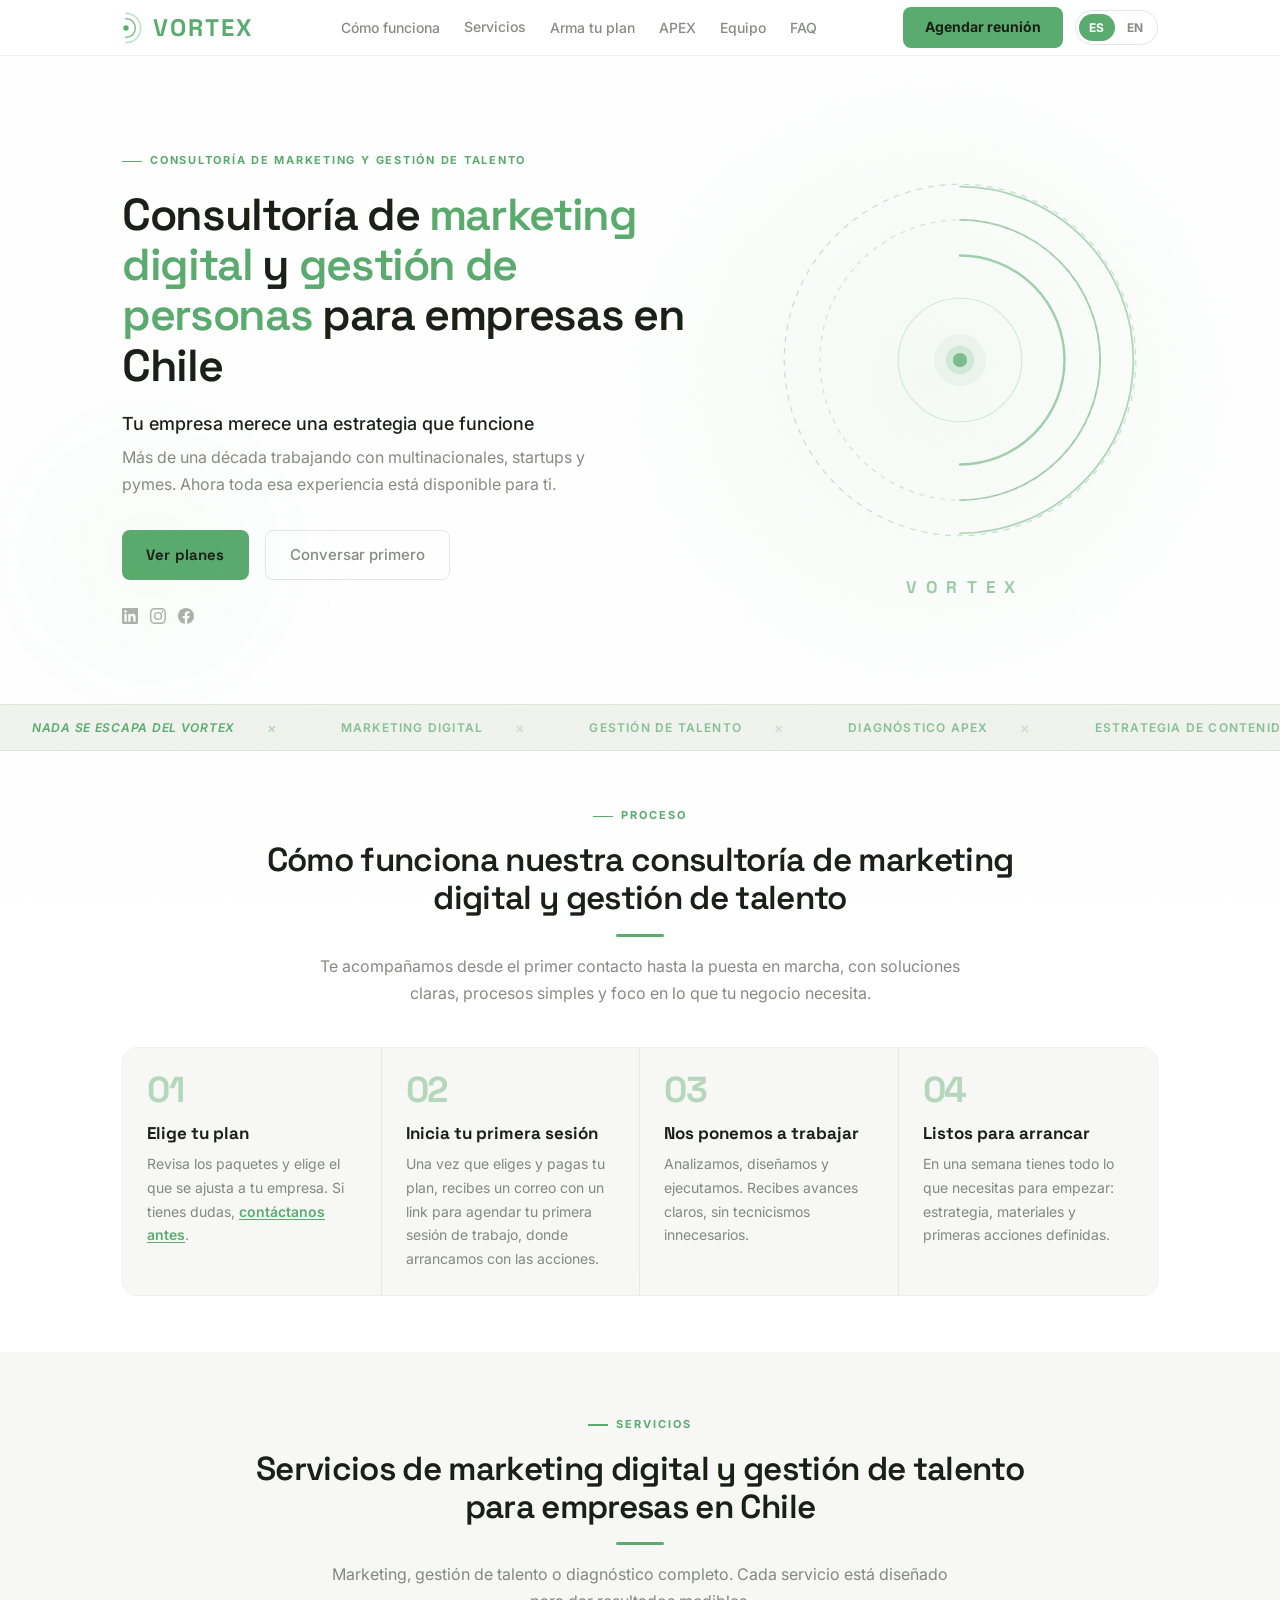
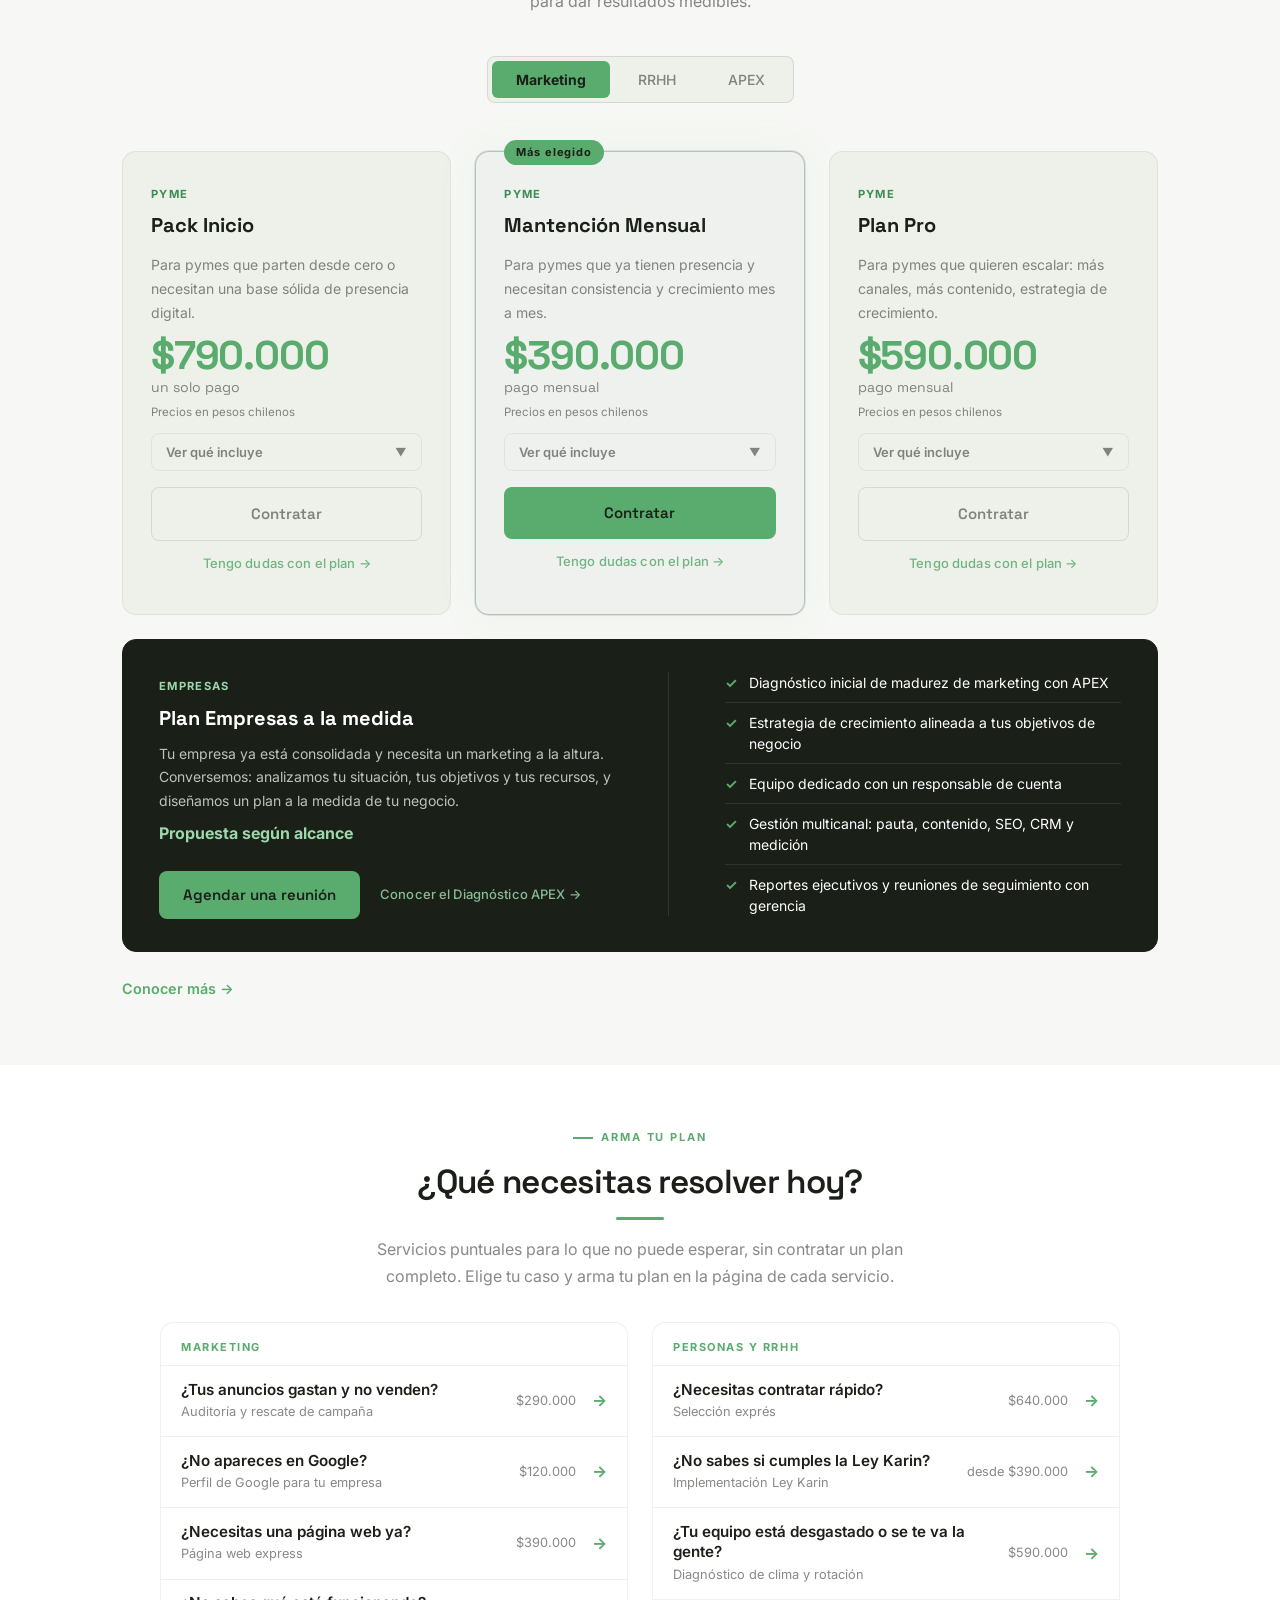
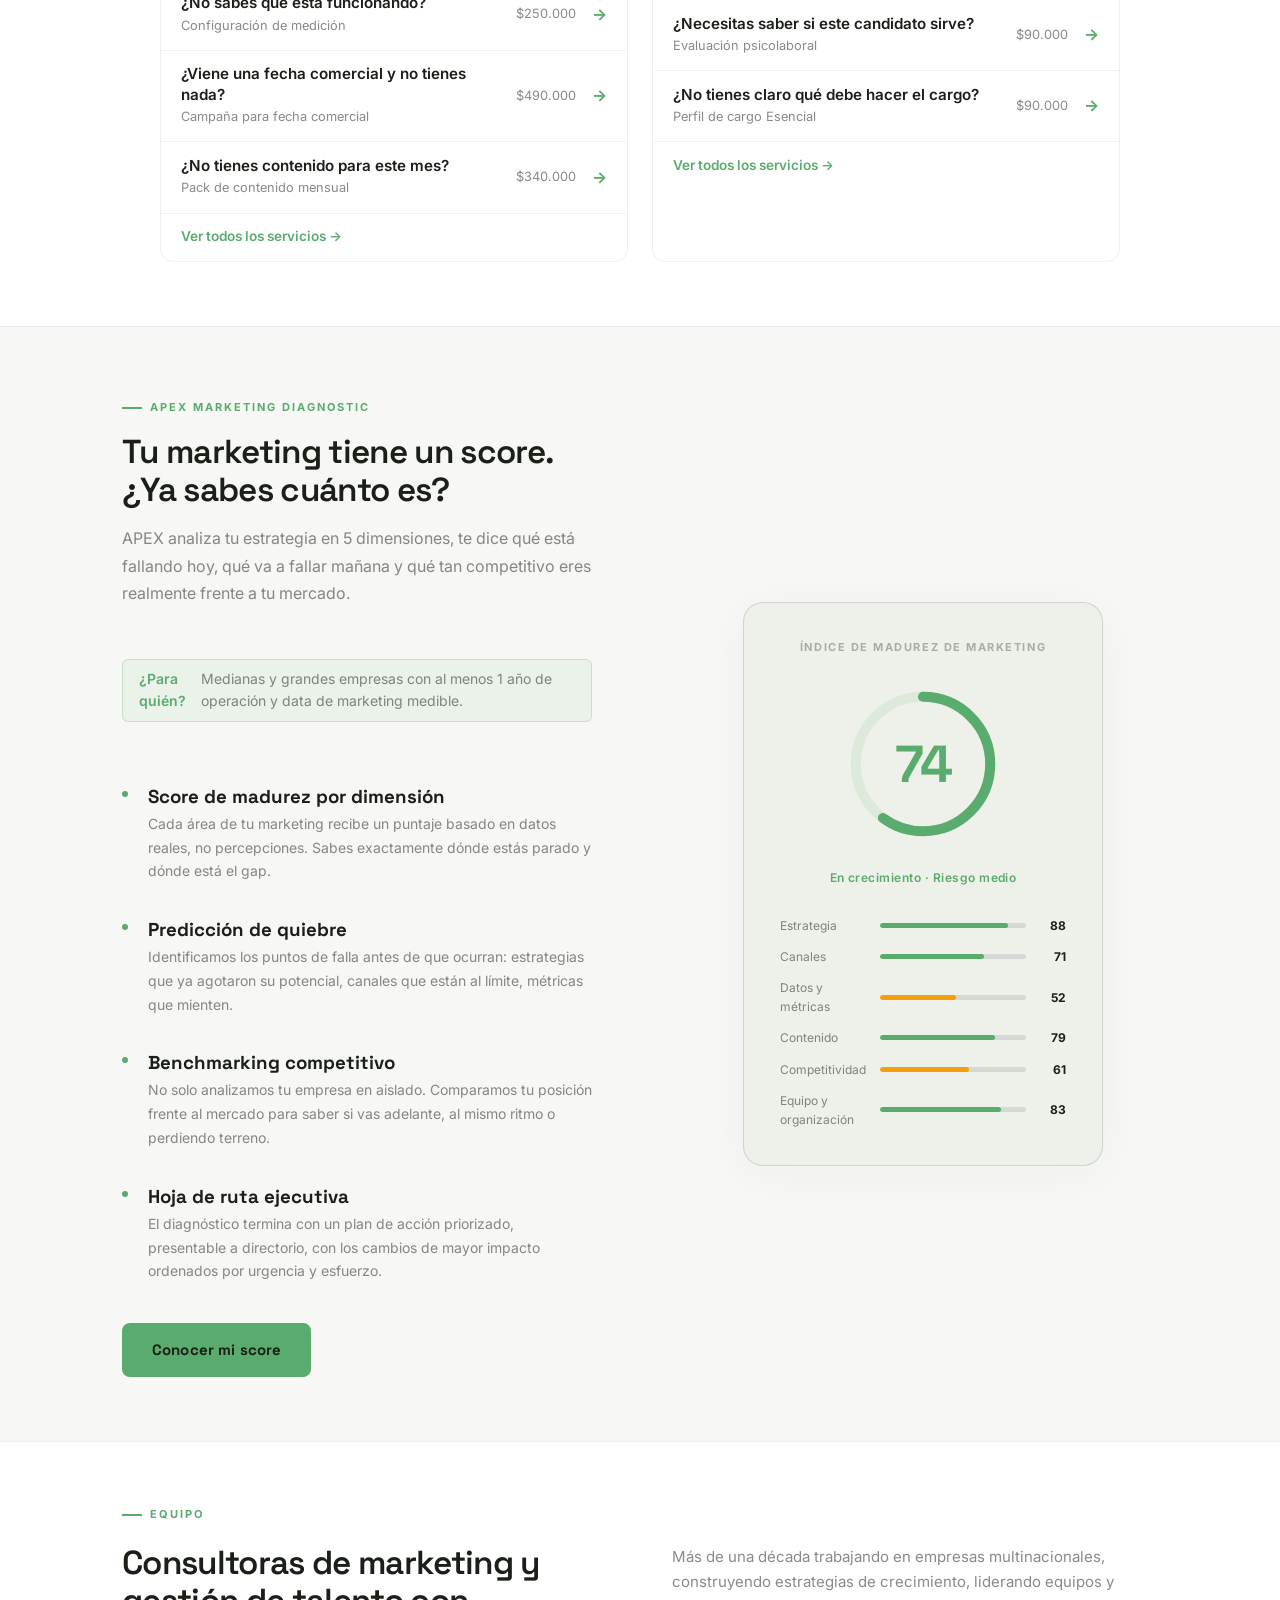
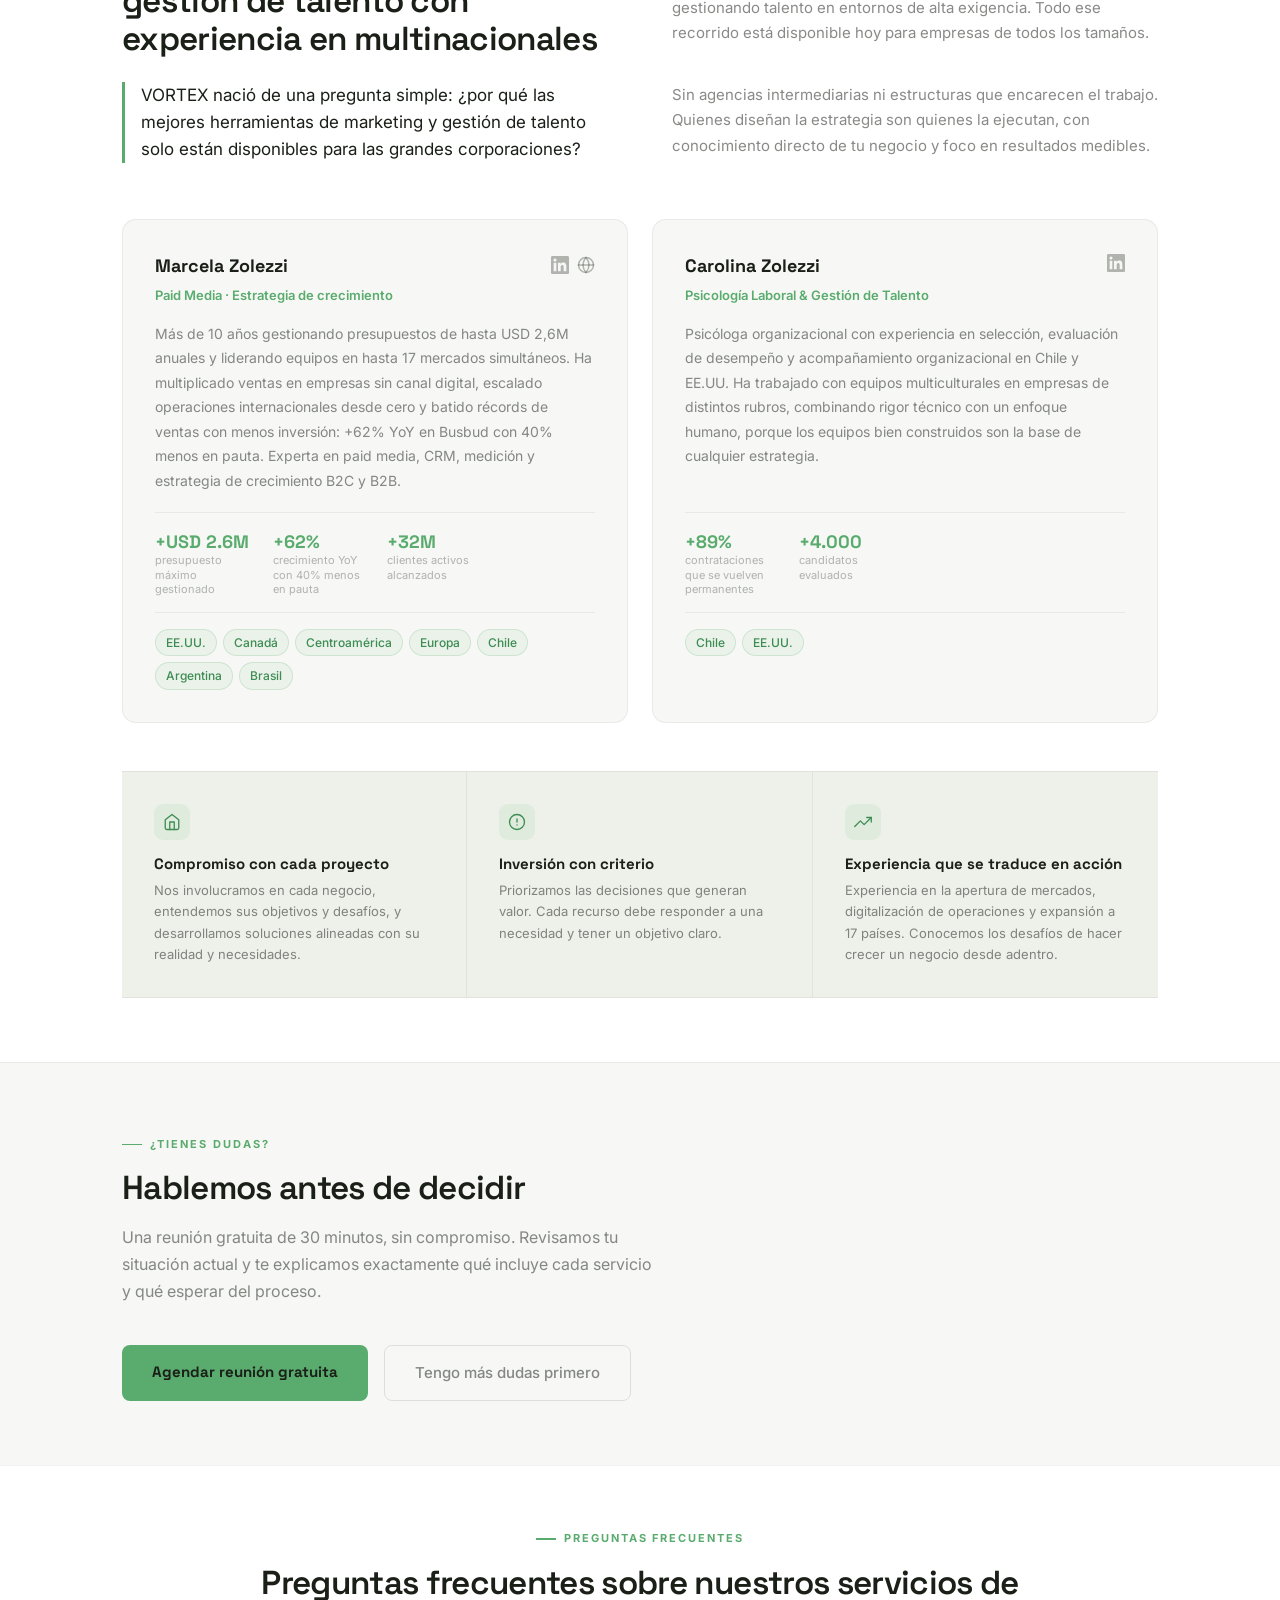
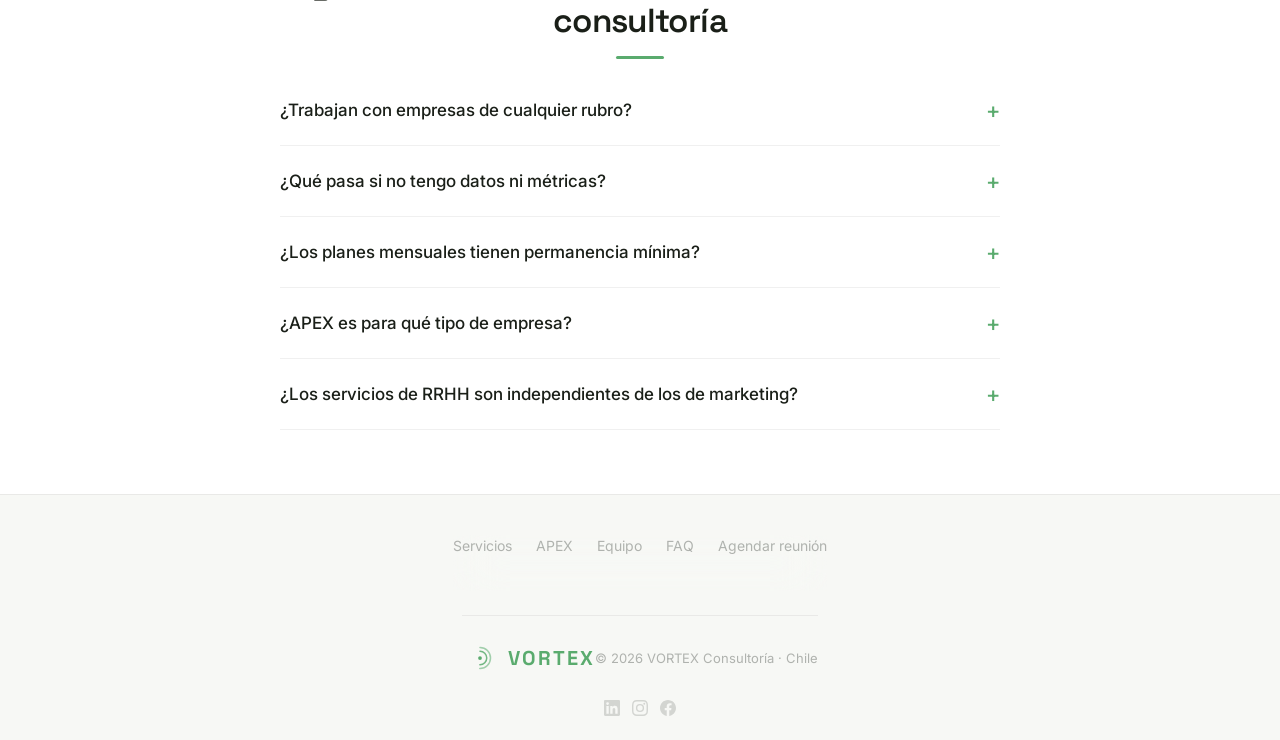
==== commit ada101e1: "About intro: two columns with the founding question as a quote Co-Authored-By: Claude Opus 5.5 <nore" ====
--- a/index.html
+++ b/index.html
@@ -1675,6 +1675,19 @@
       .plan-enterprise .plan-actions .plan-cta { padding: 12px 24px; width: auto; display: inline-block; }
       .plan-enterprise .plan-actions .plan-doubt { margin-top: 0; }
     }
+    /* About intro: two columns, the founding question as a quote */
+    @media (min-width: 901px) {
+      .about-intro { display: grid; grid-template-columns: 1fr 1fr; grid-template-areas: "eye eye" "h2 p2" "q p3"; column-gap: 4rem; row-gap: 1.25rem; align-items: start; margin-bottom: 2.5rem; }
+      .about-intro > .section-eyebrow { grid-area: eye; margin-bottom: 0; }
+      .about-intro > h2 { grid-area: h2; margin: 0; }
+      .about-intro > [data-i18n="about-p1"] { grid-area: q; }
+      .about-intro > [data-i18n="about-p2"] { grid-area: p2; }
+      .about-intro > [data-i18n="about-p3"] { grid-area: p3; }
+    }
+    .about-intro > h2 { font-size: clamp(1.6rem, 2.6vw, 2.125rem); line-height: 1.15; }
+    .about-intro .about-story { font-size: 0.9375rem; line-height: 1.7; color: var(--text-muted); margin: 0 0 1rem; max-width: 520px; }
+    .about-intro [data-i18n="about-p1"] { font-size: 1.0625rem; line-height: 1.6; color: var(--text); border-left: 3px solid var(--accent); padding-left: 1rem; }
+    .about-intro [data-i18n="about-p1"] strong { font-weight: 600; color: var(--accent); }
 </style>
 </head>
 <body>
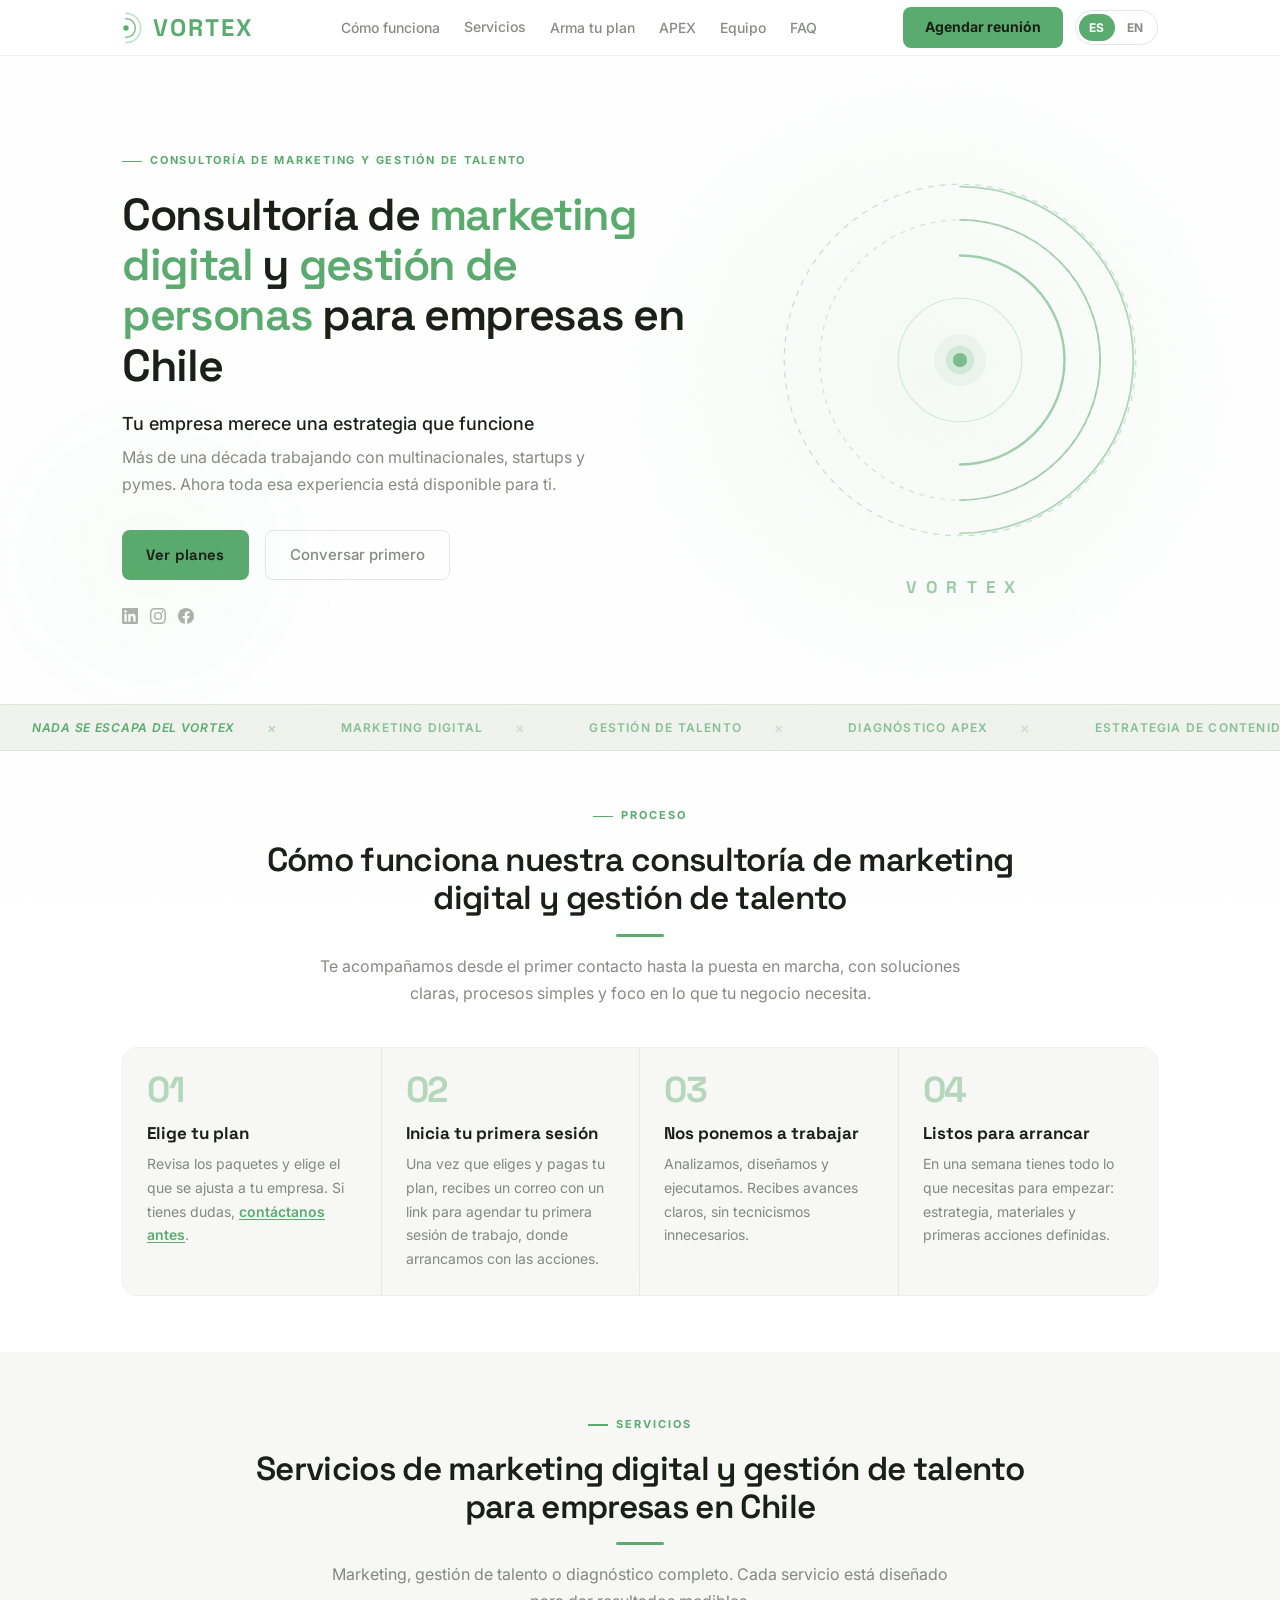
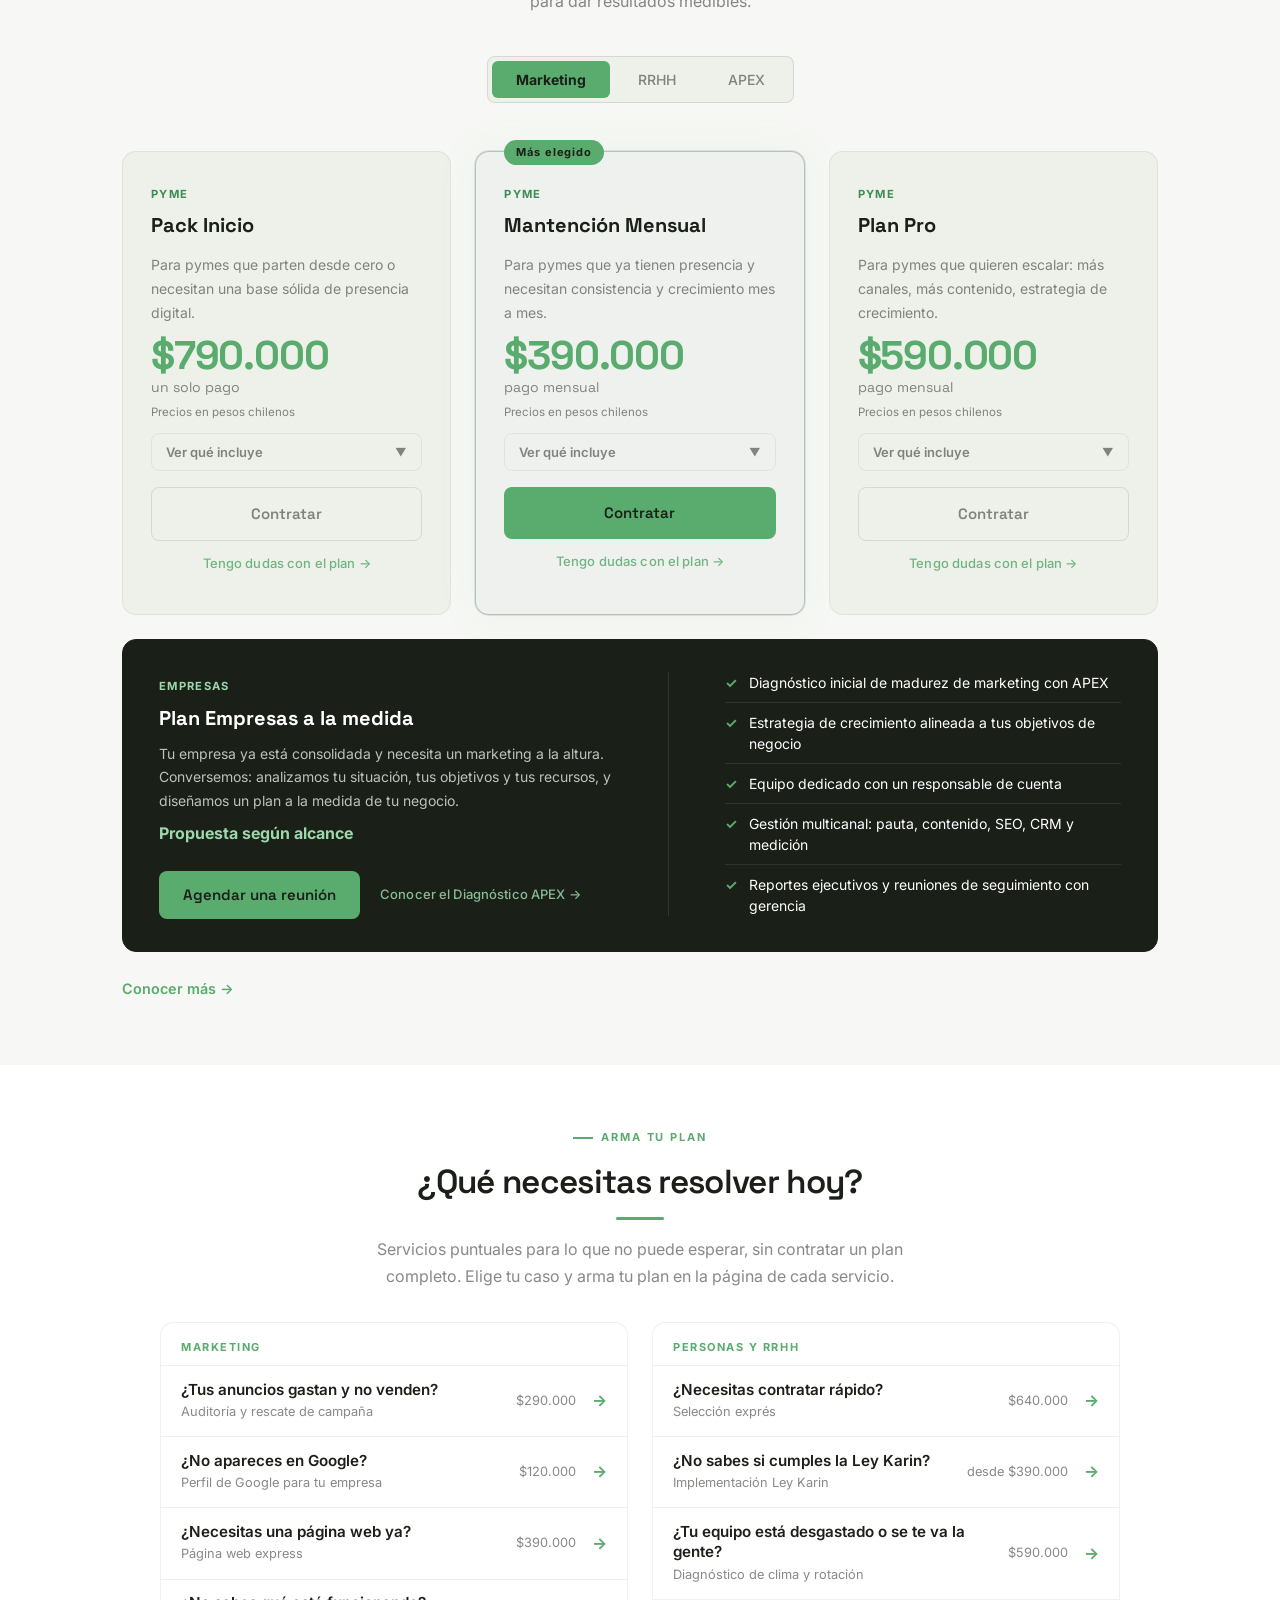
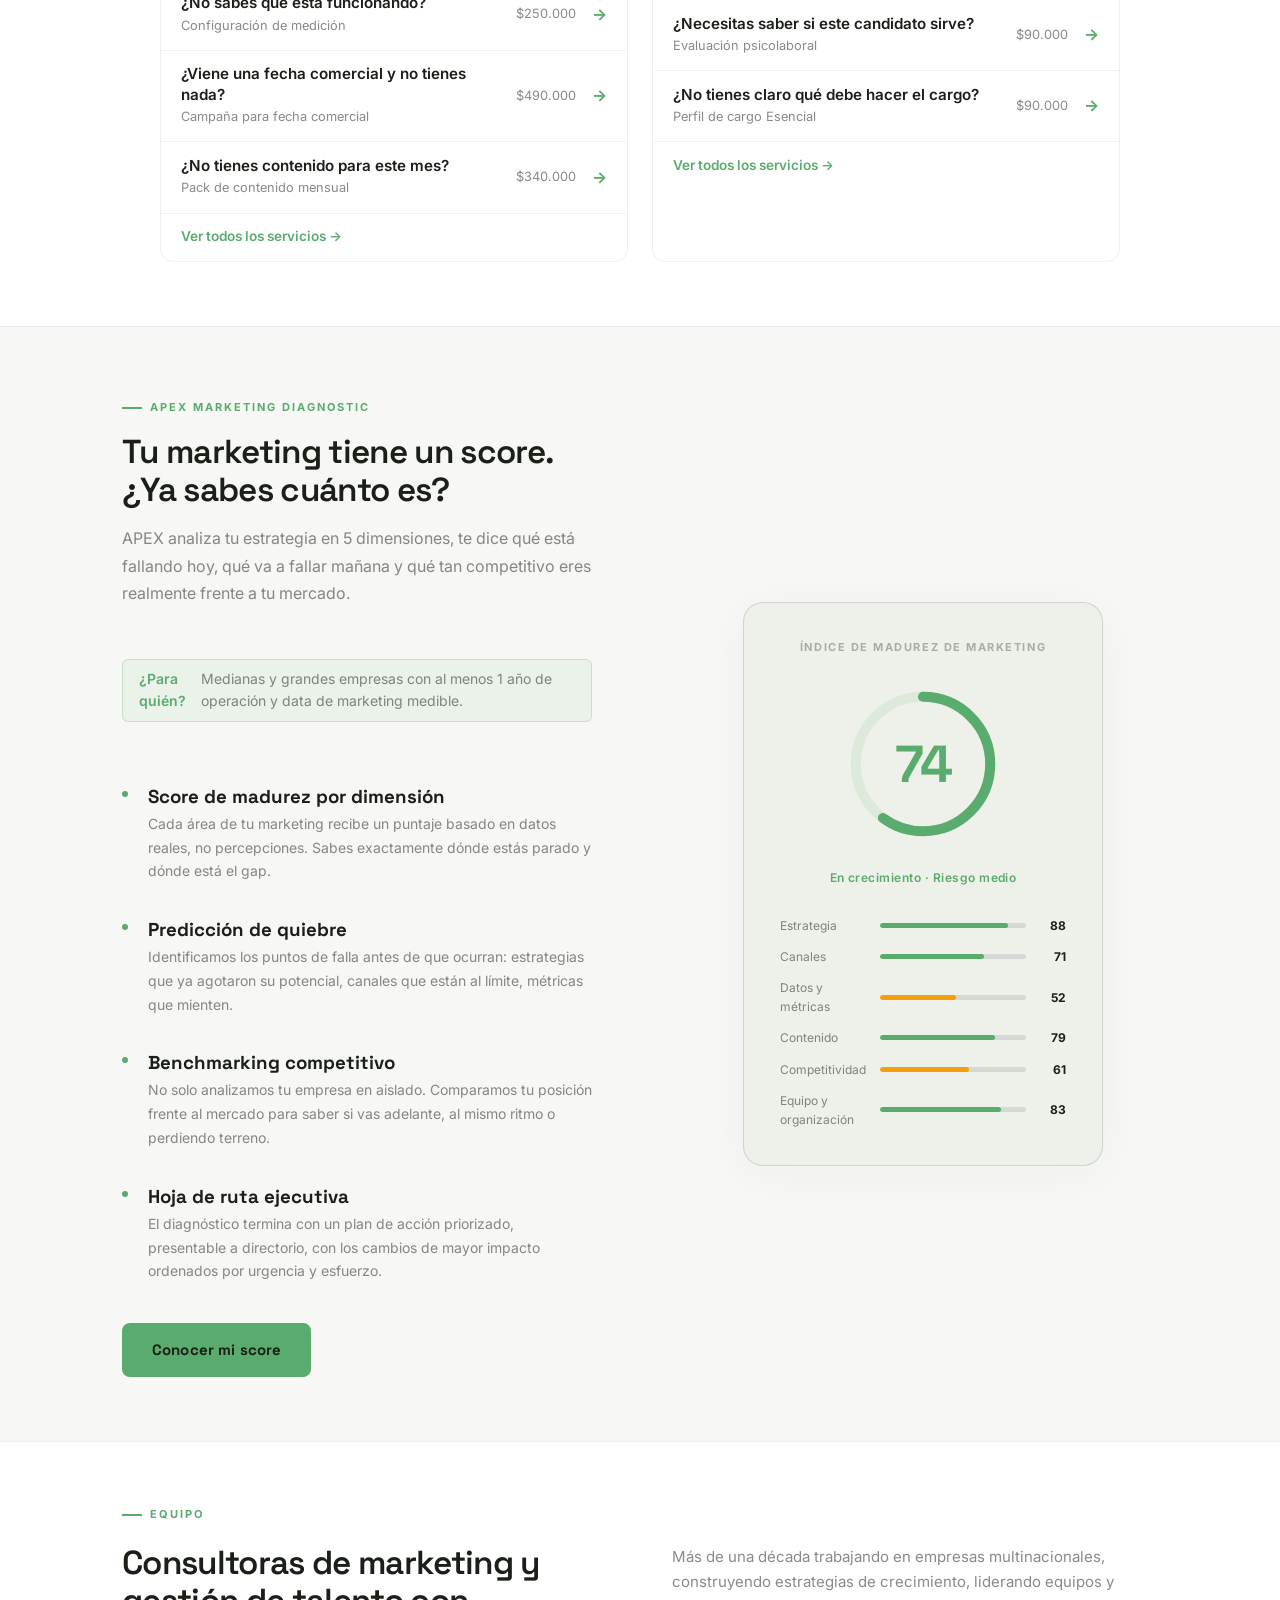
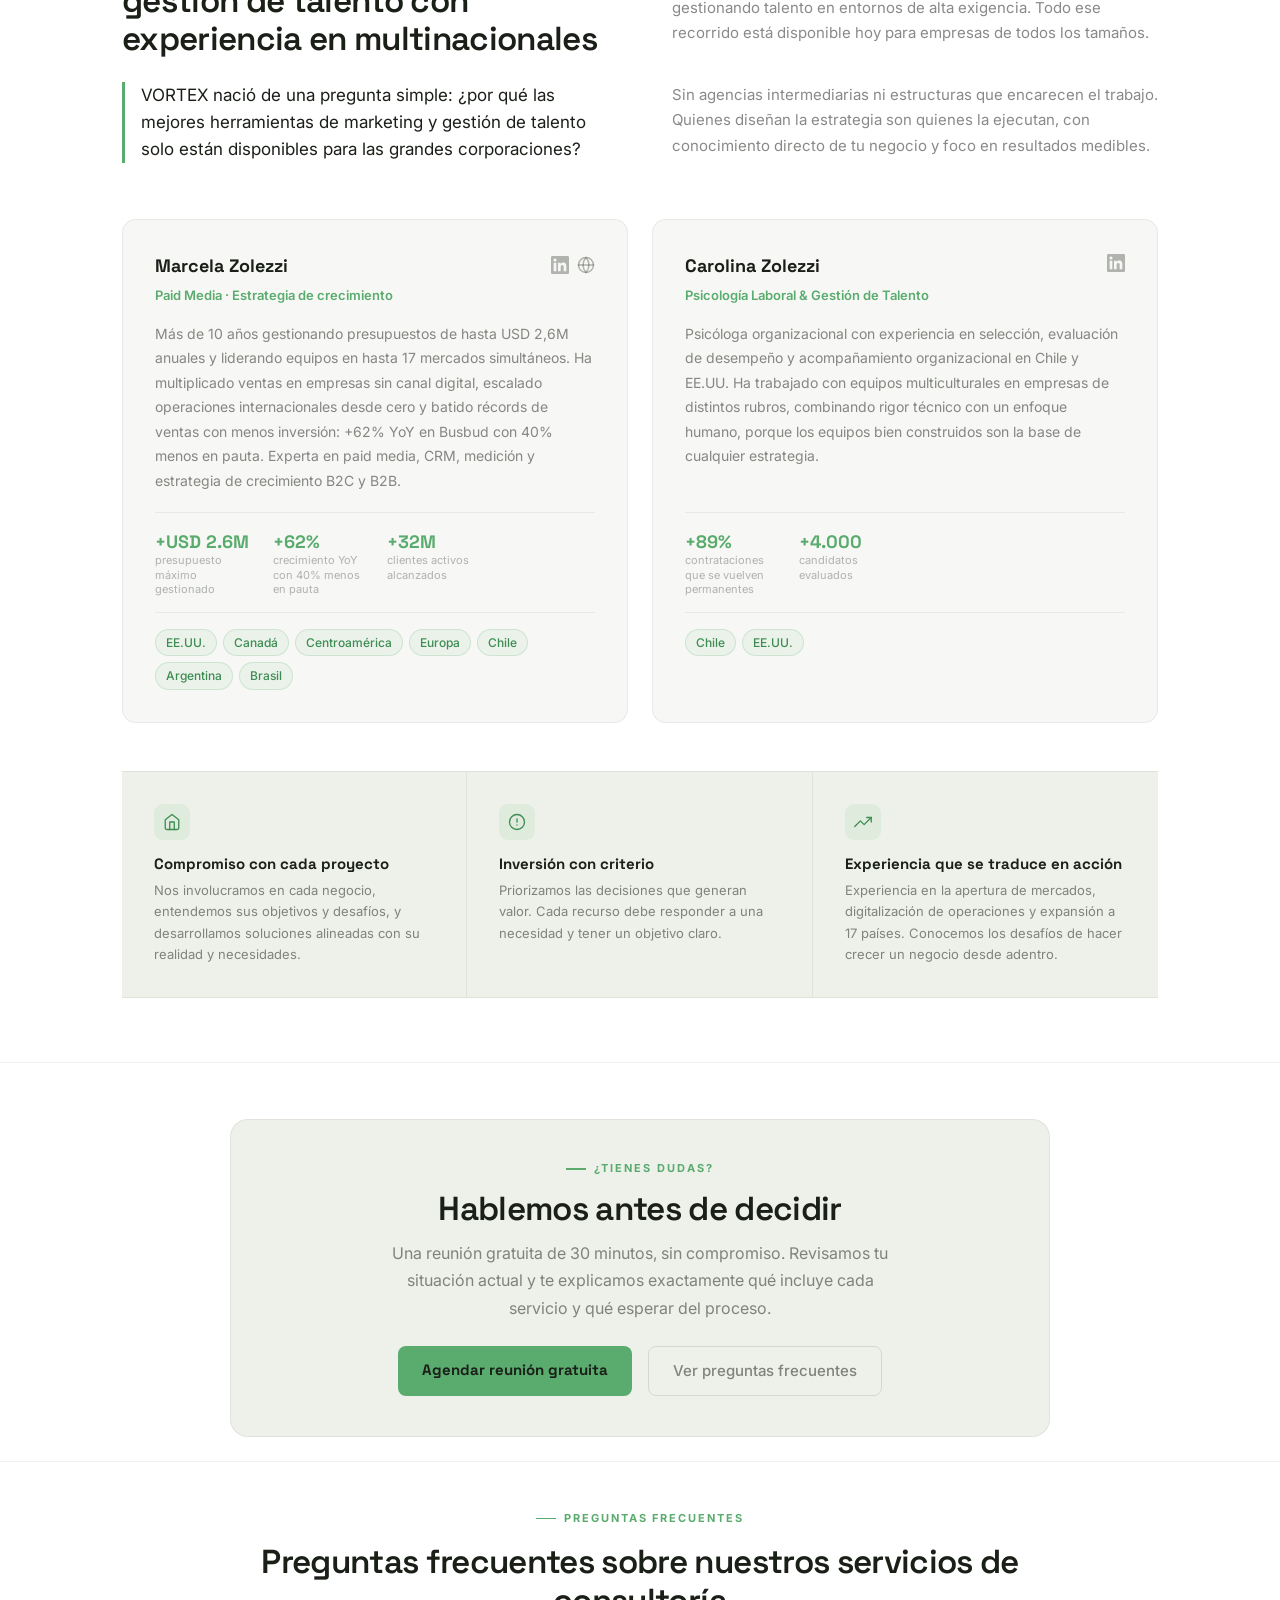
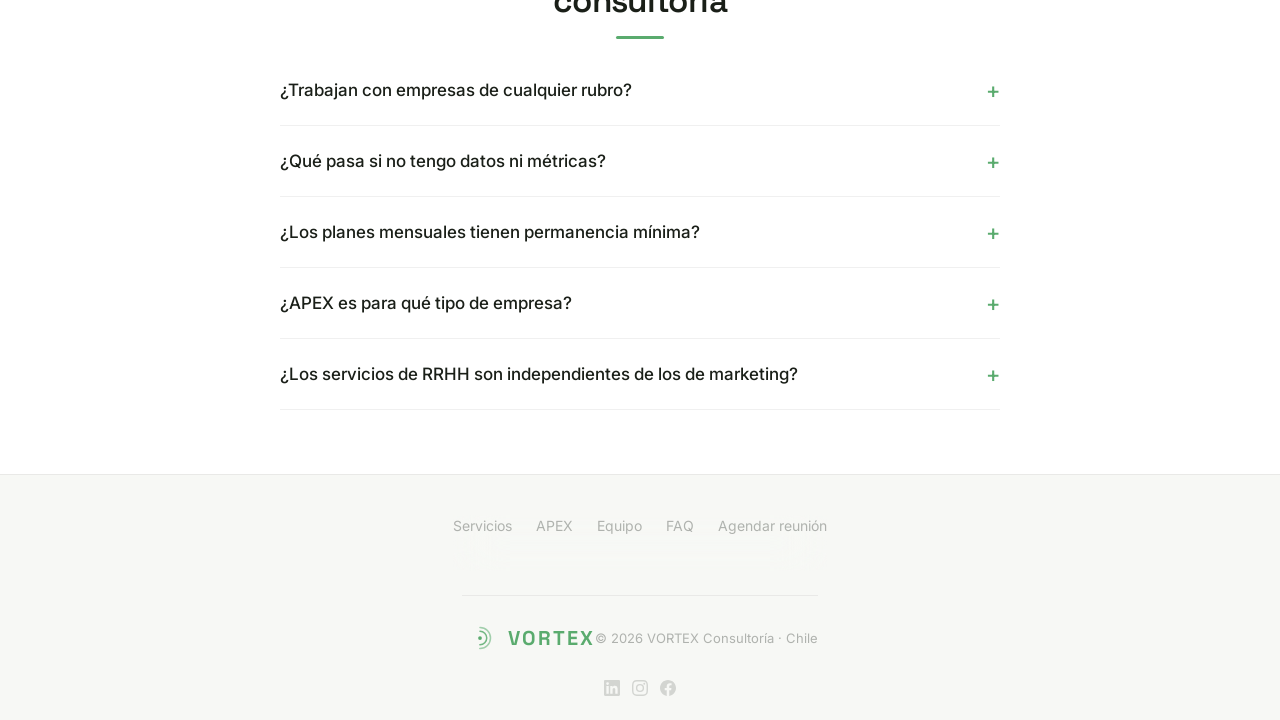
==== commit 7b1b4d24: "Home: centered compact questions card leading into the FAQ Co-Authored-By: Claude Opus 5.5 <noreply@" ====
--- a/index.html
+++ b/index.html
@@ -1688,6 +1688,15 @@
     .about-intro .about-story { font-size: 0.9375rem; line-height: 1.7; color: var(--text-muted); margin: 0 0 1rem; max-width: 520px; }
     .about-intro [data-i18n="about-p1"] { font-size: 1.0625rem; line-height: 1.6; color: var(--text); border-left: 3px solid var(--accent); padding-left: 1rem; }
     .about-intro [data-i18n="about-p1"] strong { font-weight: 600; color: var(--accent); }
+    /* "¿Tienes dudas?": centered compact card, flows into the FAQ */
+    #dudas { padding-top: 56px; padding-bottom: 24px; background: transparent; }
+    #dudas .dudas-inner { max-width: 820px; text-align: center; background: var(--bg3, #f1f4ef); border: 1px solid var(--border-light); border-radius: 18px; padding: 2.5rem 2rem; }
+    #dudas .section-eyebrow { display: flex; justify-content: center; margin-bottom: 0.75rem; }
+    #dudas h2 { margin-bottom: 0.75rem; }
+    #dudas .section-sub { margin: 0 auto 1.5rem; max-width: 520px; }
+    #dudas .dudas-actions { justify-content: center; }
+    #dudas .dudas-actions a { padding: 12px 24px; font-size: 0.9375rem; }
+    #faq { padding-top: 48px; }
 </style>
 </head>
 <body>
@@ -2343,7 +2352,7 @@
     </p>
     <div class="dudas-actions">
       <a href="https://calendly.com/vortexcor2026/30-min-reunion-consulta-marketing-clone-clone" class="btn-white" target="_blank" rel="noopener" data-i18n="dudas-cta1">Agendar reunión gratuita</a>
-      <a href="https://calendly.com/vortexcor2026/30-min-reunion-consulta-marketing-clone-clone" class="btn-outline-white" target="_blank" rel="noopener" data-i18n="dudas-cta2">Tengo más dudas primero</a>
+      <a href="#faq" class="btn-outline-white" data-i18n="dudas-cta2">Ver preguntas frecuentes</a>
     </div>
   </div>
 </section>
@@ -2513,7 +2522,7 @@
       'profile2-bio': 'Psicóloga laboral con experiencia en selección, evaluación de desempeño y acompañamiento organizacional en empresas de distintos sectores. Especializada en procesos que combinan rigor técnico con un enfoque humano, porque los equipos bien construidos son la base de cualquier estrategia.',
       'dudas-label': '¿Tienes dudas?', 'dudas-h2': 'Hablemos antes de decidir',
       'dudas-desc': 'Una reunión gratuita de 30 minutos, sin compromiso. Revisamos tu situación actual y te explicamos exactamente qué incluye cada servicio y qué esperar del proceso.',
-      'dudas-cta1': 'Agendar reunión gratuita', 'dudas-cta2': 'Tengo más dudas primero',
+      'dudas-cta1': 'Agendar reunión gratuita', 'dudas-cta2': 'Ver preguntas frecuentes',
       'tab-ver-mas-mkt': 'Conocer más →',
       'tab-ver-mas-rrhh': 'Conocer más →',
       'tab-ver-mas-apex': 'Conocer más →',
@@ -2629,7 +2638,7 @@
       'profile2-bio': "Organizational psychologist with experience in recruitment, performance evaluation and organizational support across multiple industries. Specialized in processes that combine technical rigor with a human approach, because well-built teams are the foundation of any strategy.",
       'dudas-label': 'Have questions?', 'dudas-h2': "Let's talk before you decide",
       'dudas-desc': 'A free 30-minute meeting. No commitment. We will explain exactly how we can help you and what to expect from the process.',
-      'dudas-cta1': 'Book free meeting', 'dudas-cta2': 'I have more questions first',
+      'dudas-cta1': 'Book free meeting', 'dudas-cta2': 'See the FAQ',
       'faq-label': 'FAQ', 'faq-h2': 'Frequently asked questions about our consulting services',
       'faq-q1': 'Do you work with companies from any industry?',
       'faq-a1': "Yes. Our methodology adapts to any industry. We've worked with retail, services, tech, food and more. What matters is that you want to grow and have data to work with.",
@@ -2795,7 +2804,7 @@
       'profile2-bio': 'Psicóloga organizacional com experiência em seleção, avaliação de desempenho e suporte organizacional em empresas de diferentes setores. Especializada em processos que combinam rigor técnico com abordagem humana, porque equipes bem construídas são a base de qualquer estratégia.',
       'dudas-label': 'Tem dúvidas?', 'dudas-h2': 'Vamos conversar antes de decidir',
       'dudas-desc': 'Uma reunião gratuita de 30 minutos. Sem compromisso. Explicamos exatamente como podemos ajudar você e o que esperar do processo.',
-      'dudas-cta1': 'Agendar reunião gratuita', 'dudas-cta2': 'Tenho mais perguntas primeiro',
+      'dudas-cta1': 'Agendar reunião gratuita', 'dudas-cta2': 'Ver perguntas frequentes',
       'tab-ver-mas-mkt': 'Conhecer mais →',
       'tab-ver-mas-rrhh': 'Conhecer mais →',
       'tab-ver-mas-apex': 'Conhecer mais →',
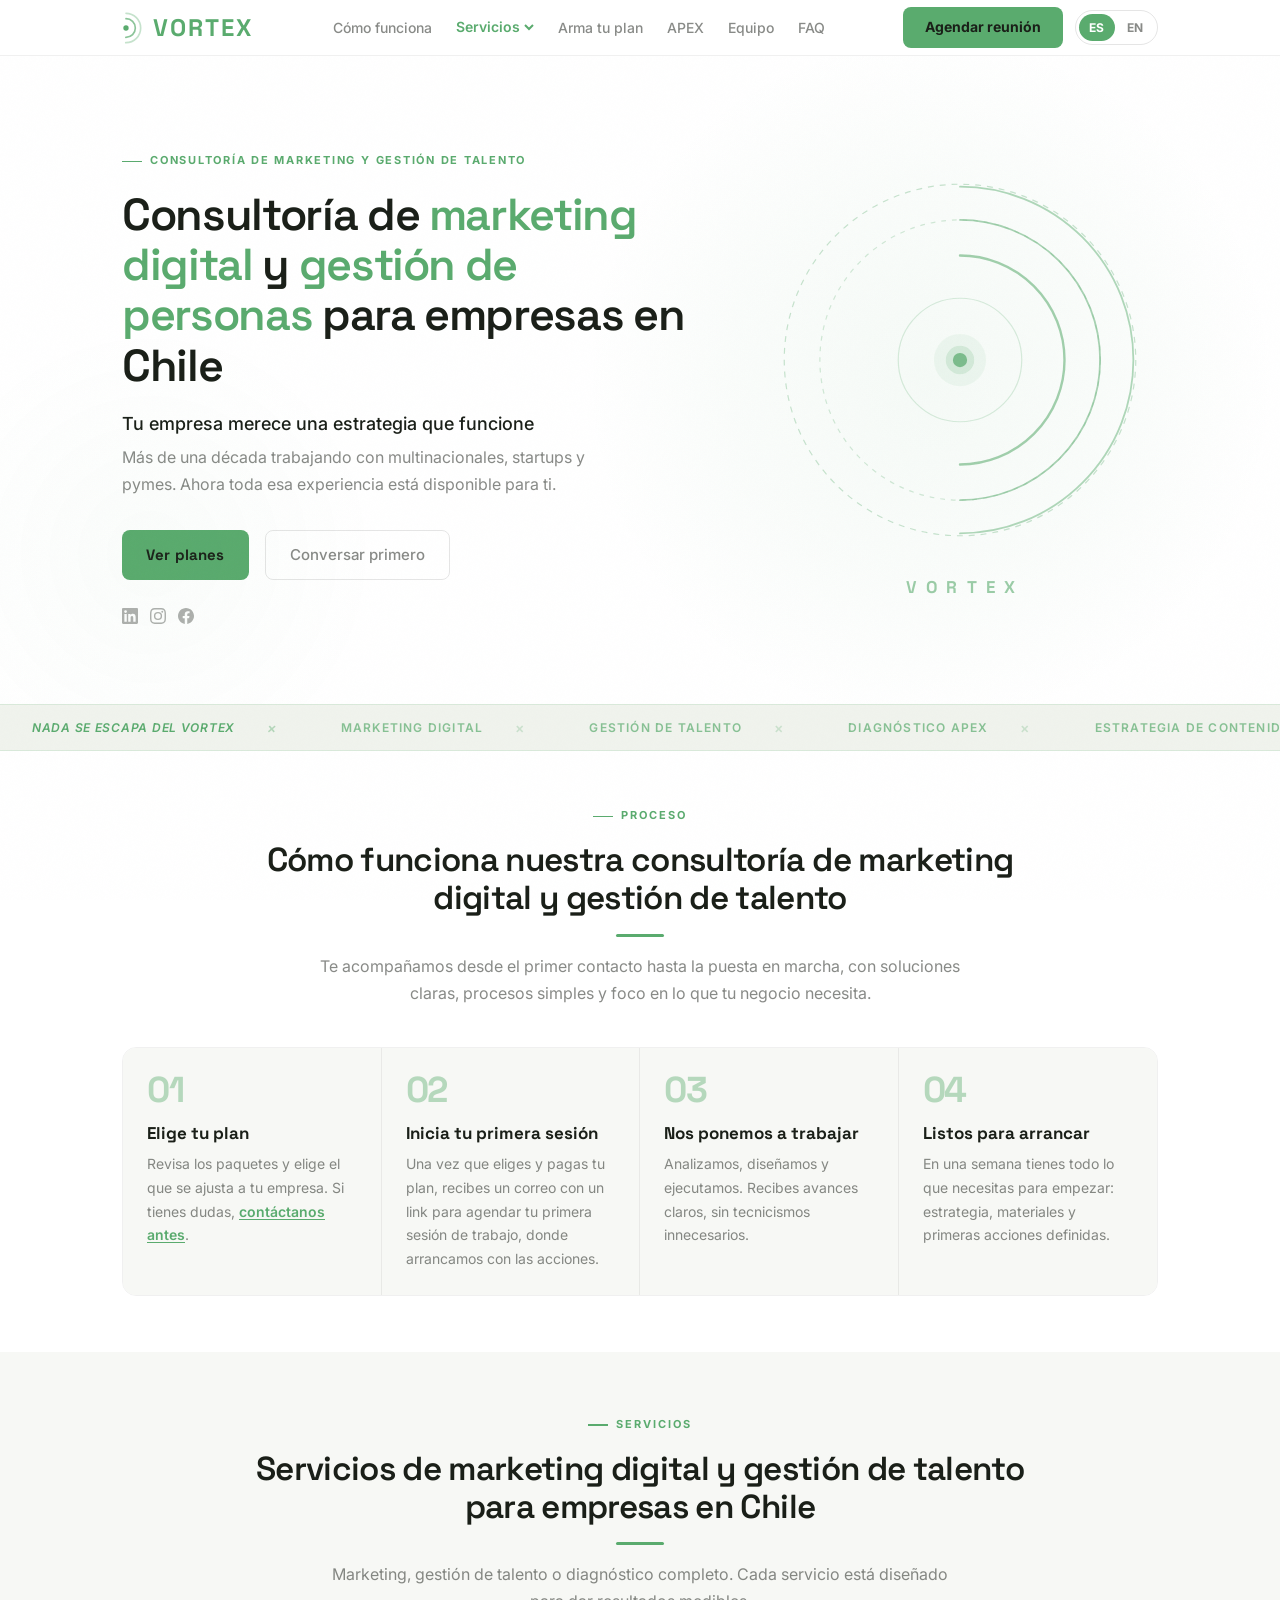
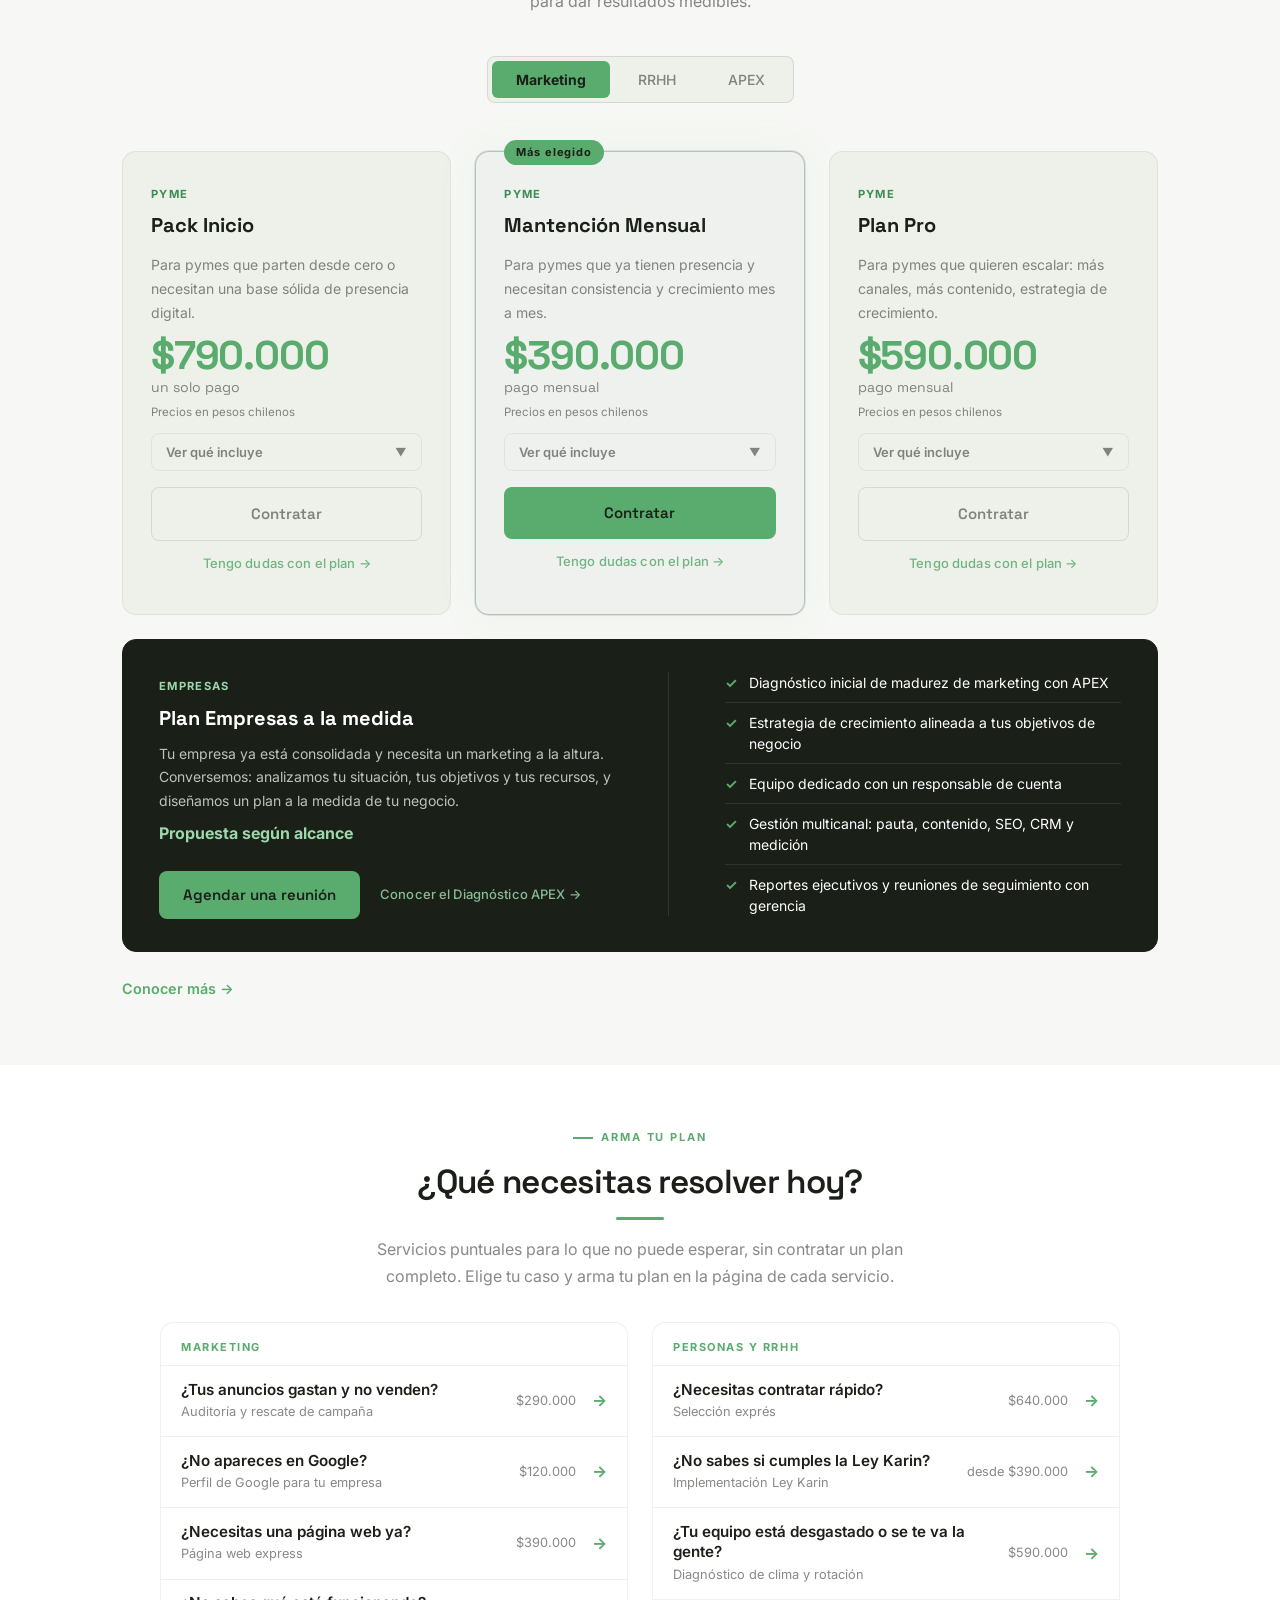
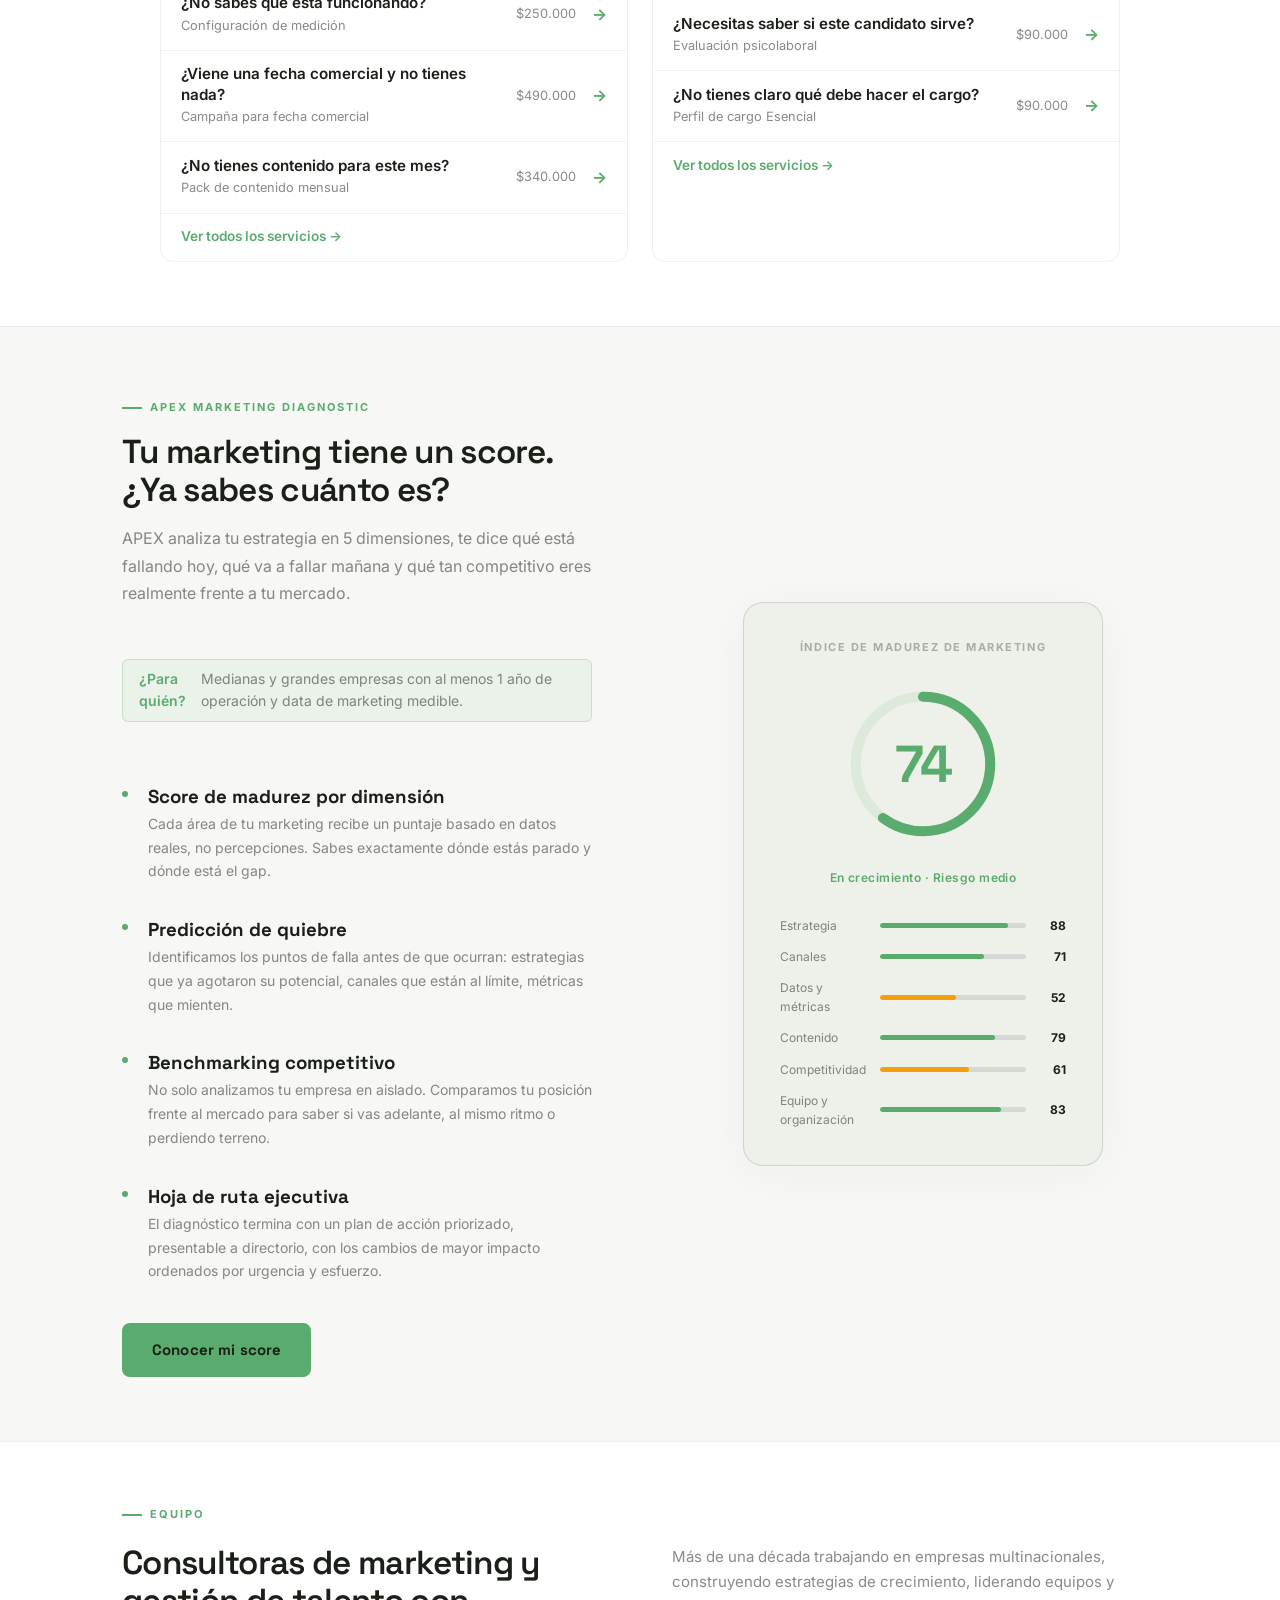
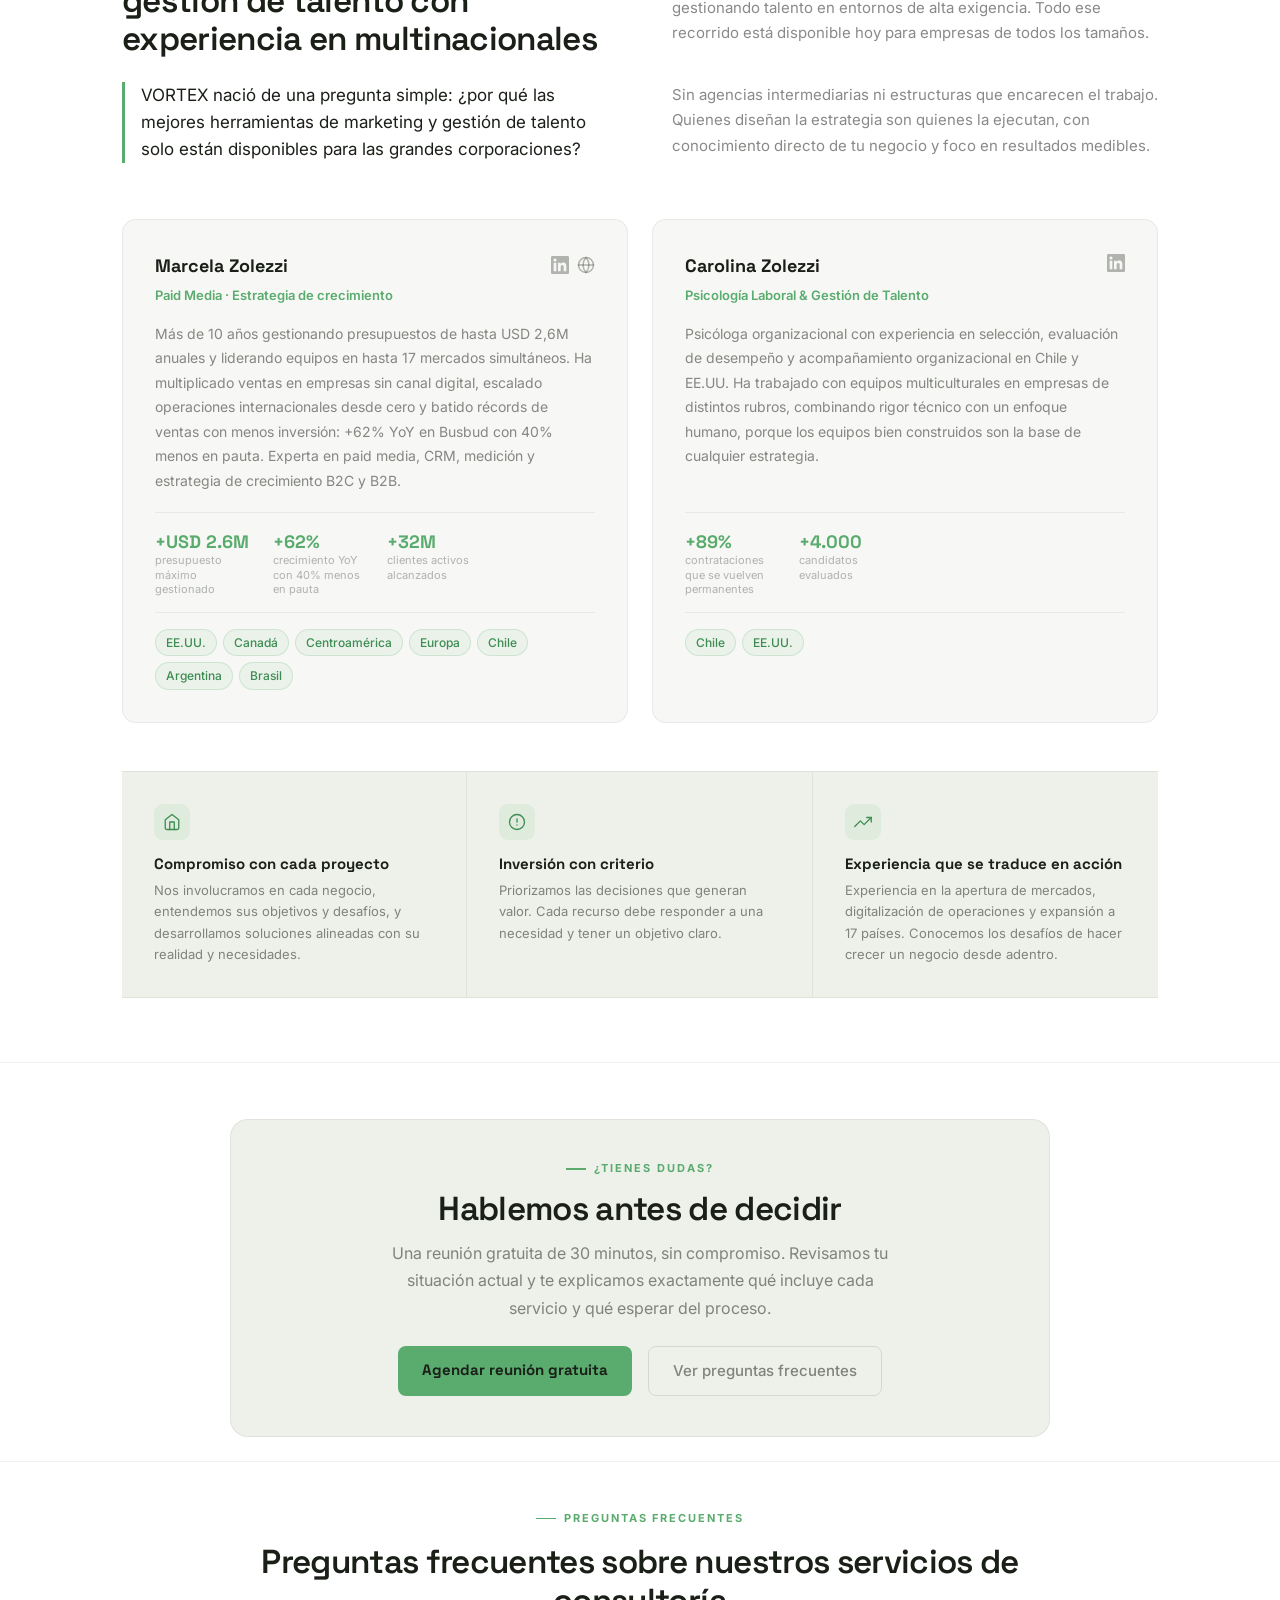
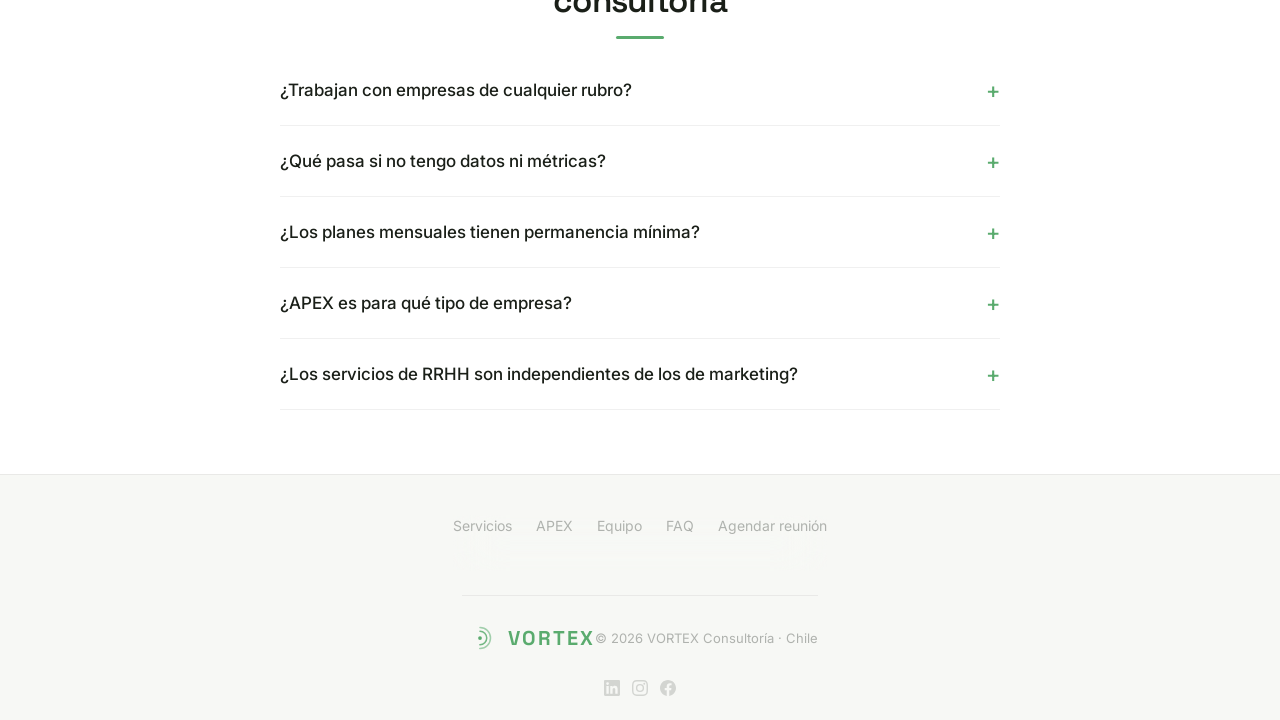
==== commit 742add1f: "Catalog cards: price and button in one row, details behind See what's included; green Services menu " ====
--- a/index.html
+++ b/index.html
@@ -1697,6 +1697,12 @@
     #dudas .dudas-actions { justify-content: center; }
     #dudas .dudas-actions a { padding: 12px 24px; font-size: 0.9375rem; }
     #faq { padding-top: 48px; }
+    /* Services menu: green so people notice there are service pages */
+    .nav-links .nav-dropdown > a { color: var(--accent); font-weight: 600; }
+    .nav-links .nav-dropdown > a::after { display: none; }
+    .nav-dropdown-menu { min-width: 230px; padding: 6px; }
+    .nav-dropdown-menu a { border-radius: 8px; }
+    .nav-dropdown-menu a::after { display: none !important; }
 </style>
 </head>
 <body>
@@ -1722,10 +1728,11 @@
   <ul class="nav-links" role="list">
     <li><a href="#como" data-i18n="nav-como">Cómo funciona</a></li>
     <li class="nav-dropdown">
-      <a href="#servicios" data-i18n="nav-servicios">Servicios <svg class="nav-dropdown-arrow" viewBox="0 0 10 6"><path d="M1 1l4 4 4-4"/></svg></a>
+      <a href="#servicios"><span data-i18n="nav-servicios">Servicios</span> <svg class="nav-dropdown-arrow" viewBox="0 0 10 6"><path d="M1 1l4 4 4-4"/></svg></a>
       <div class="nav-dropdown-menu">
         <a href="/marketing-digital/">Marketing Digital</a>
-        <a href="/seleccion-de-talentos/">Gestión de Talento</a>
+        <a href="/seleccion-de-talentos/">Selección de Talentos</a>
+        <a href="/gestion-de-personas/">Gestión de Personas</a>
         <a href="/diagnostico-apex/">Diagnóstico APEX</a>
       </div>
     </li>
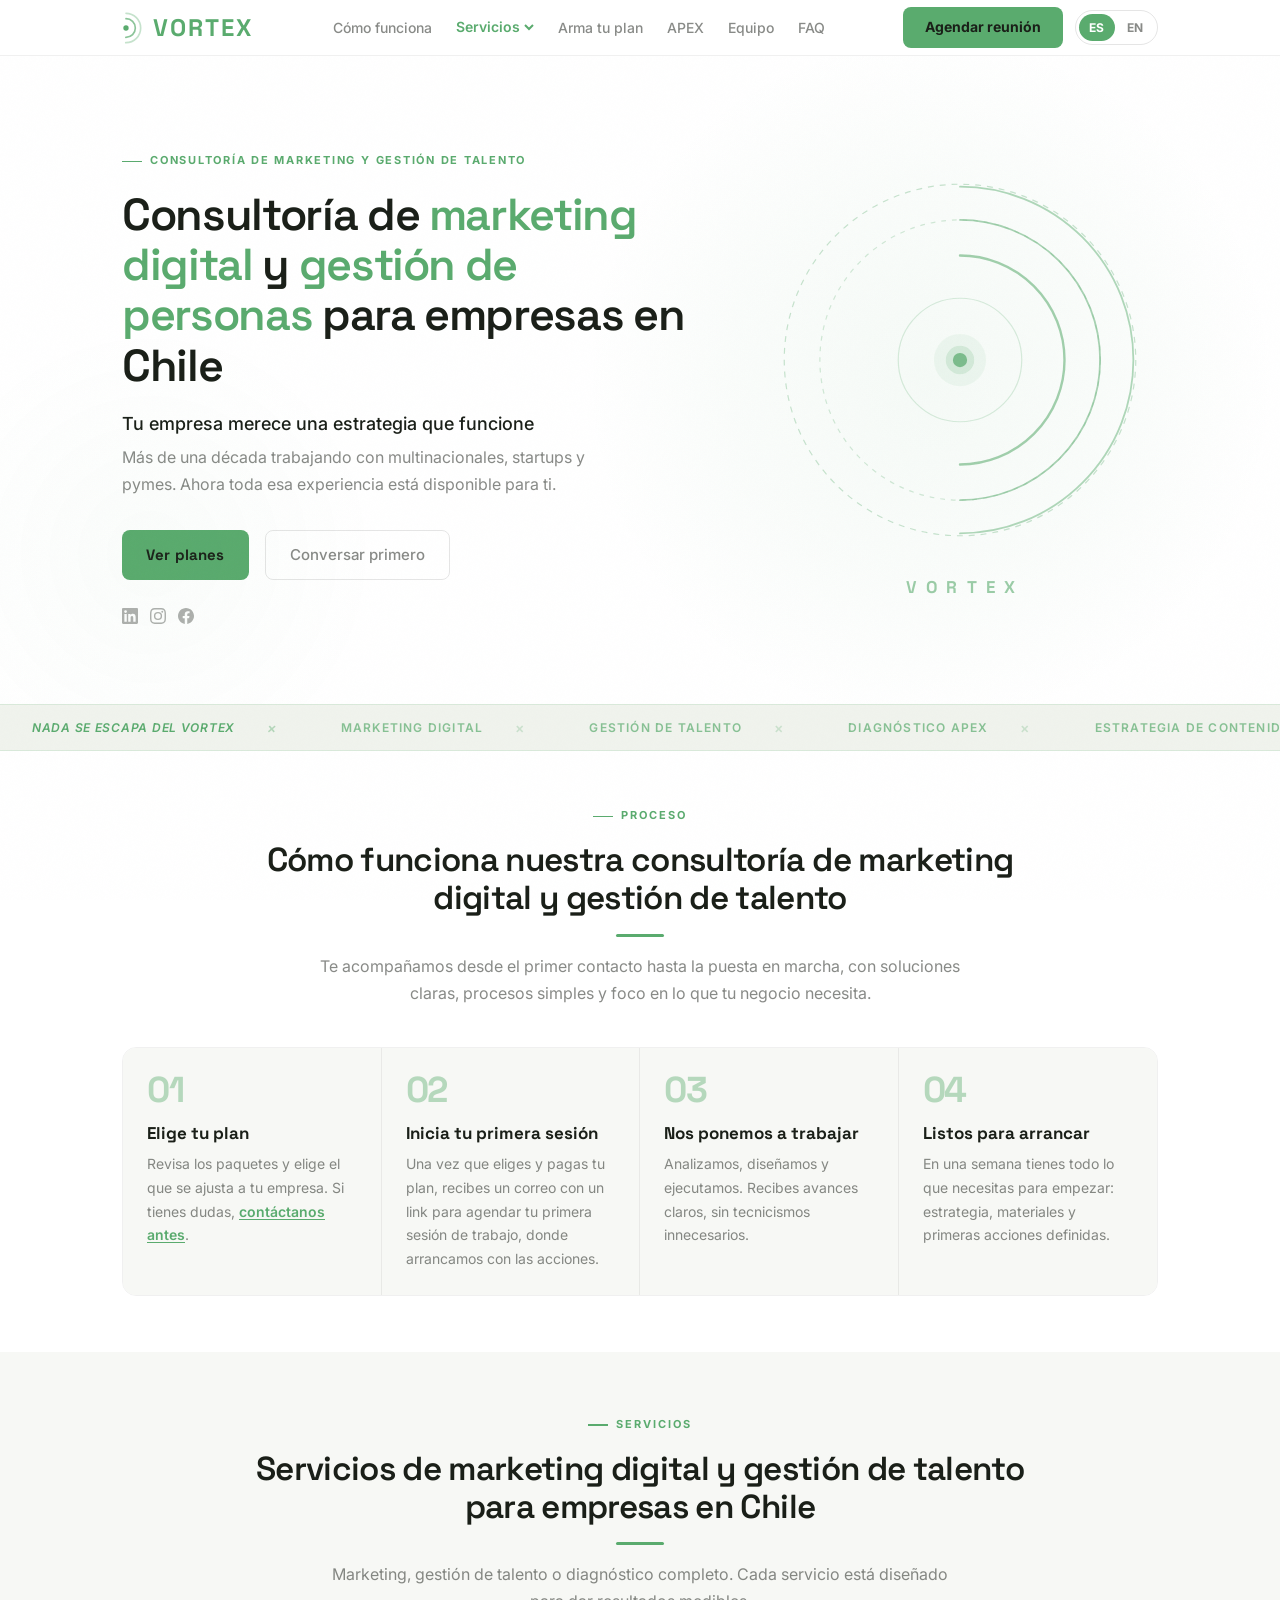
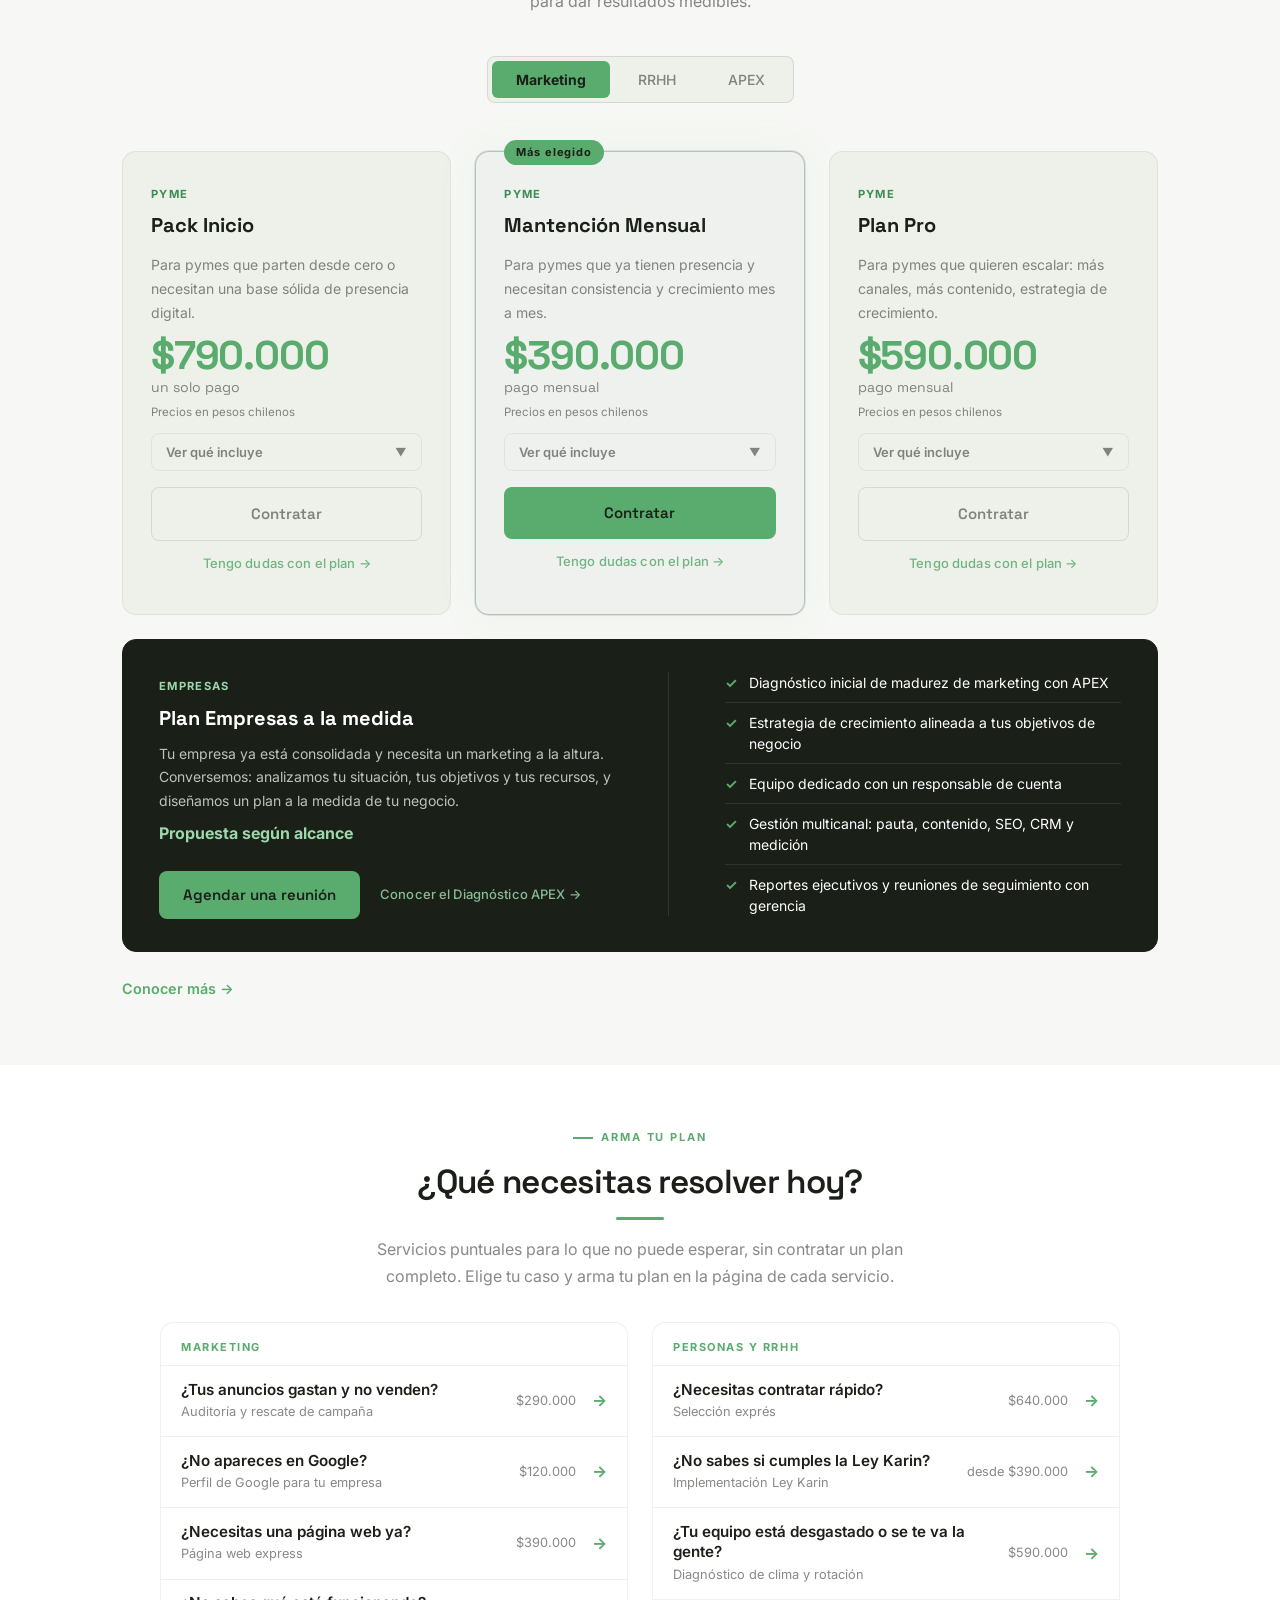
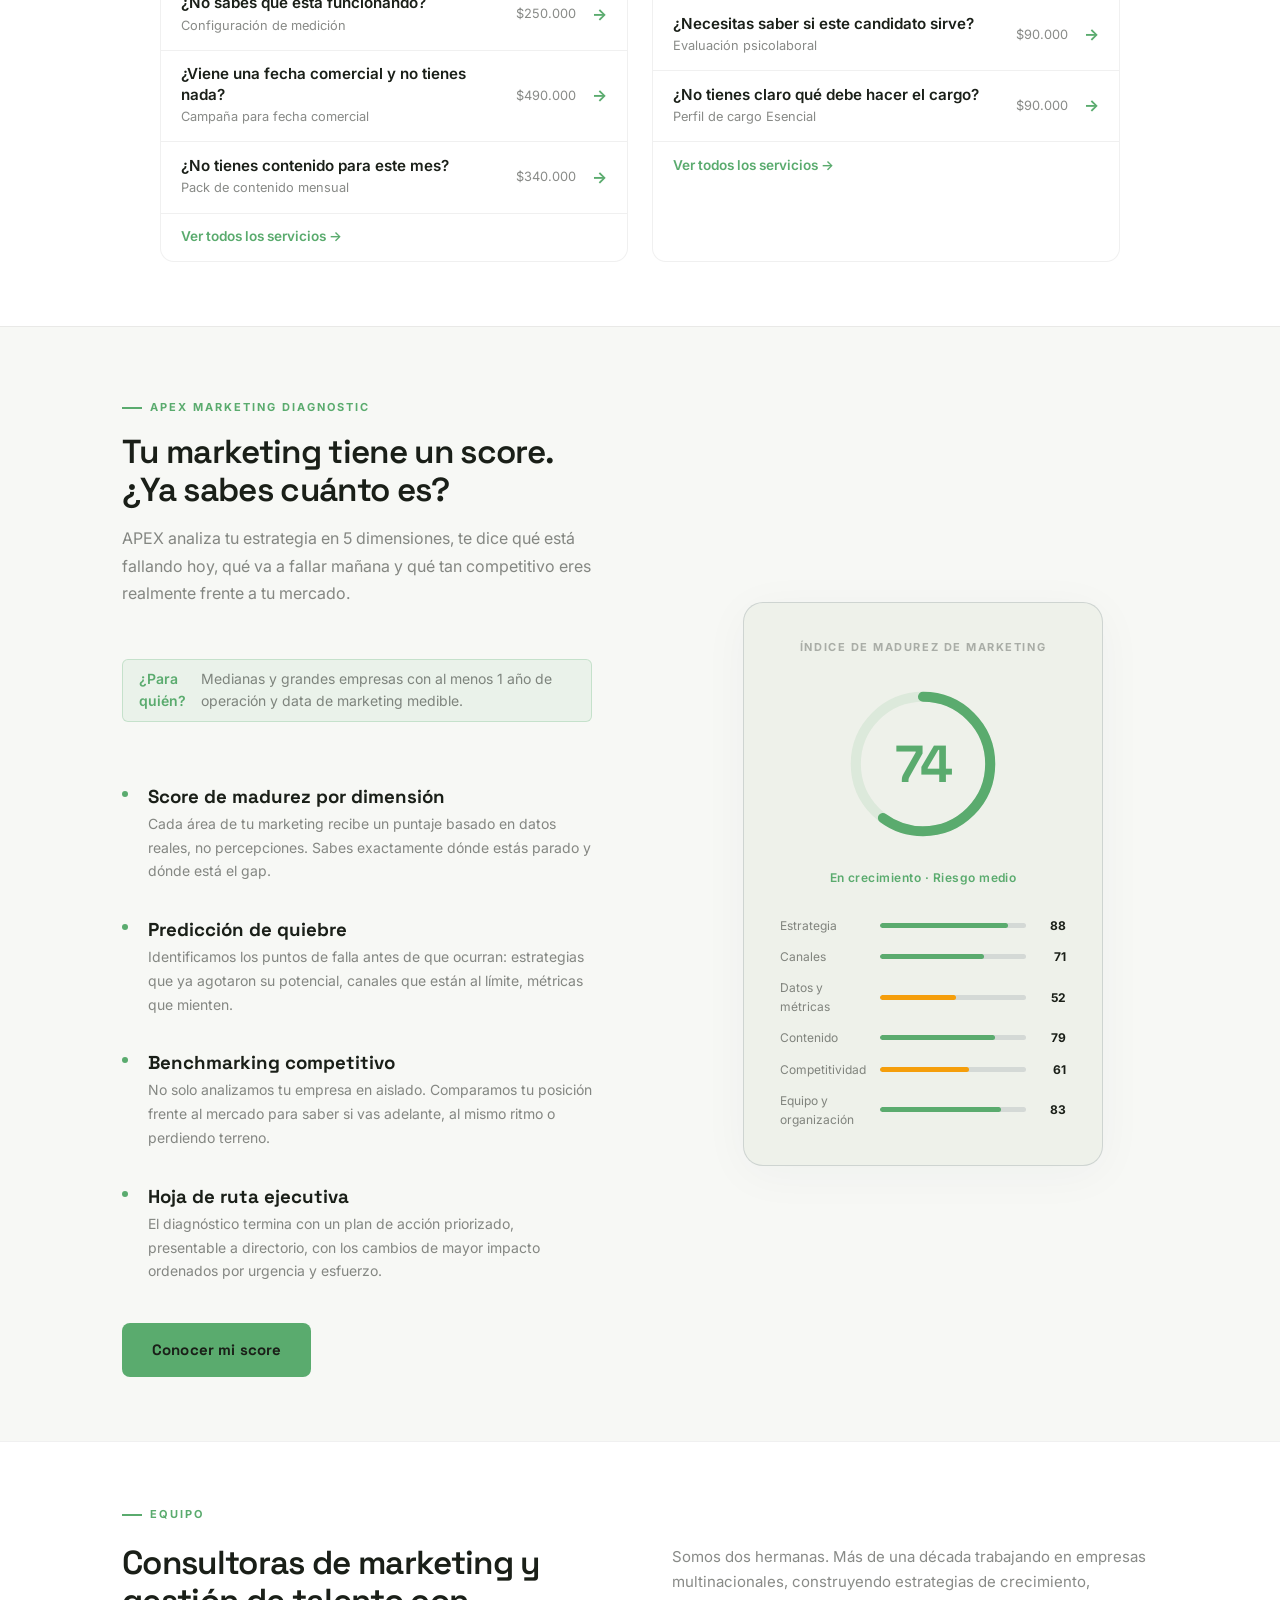
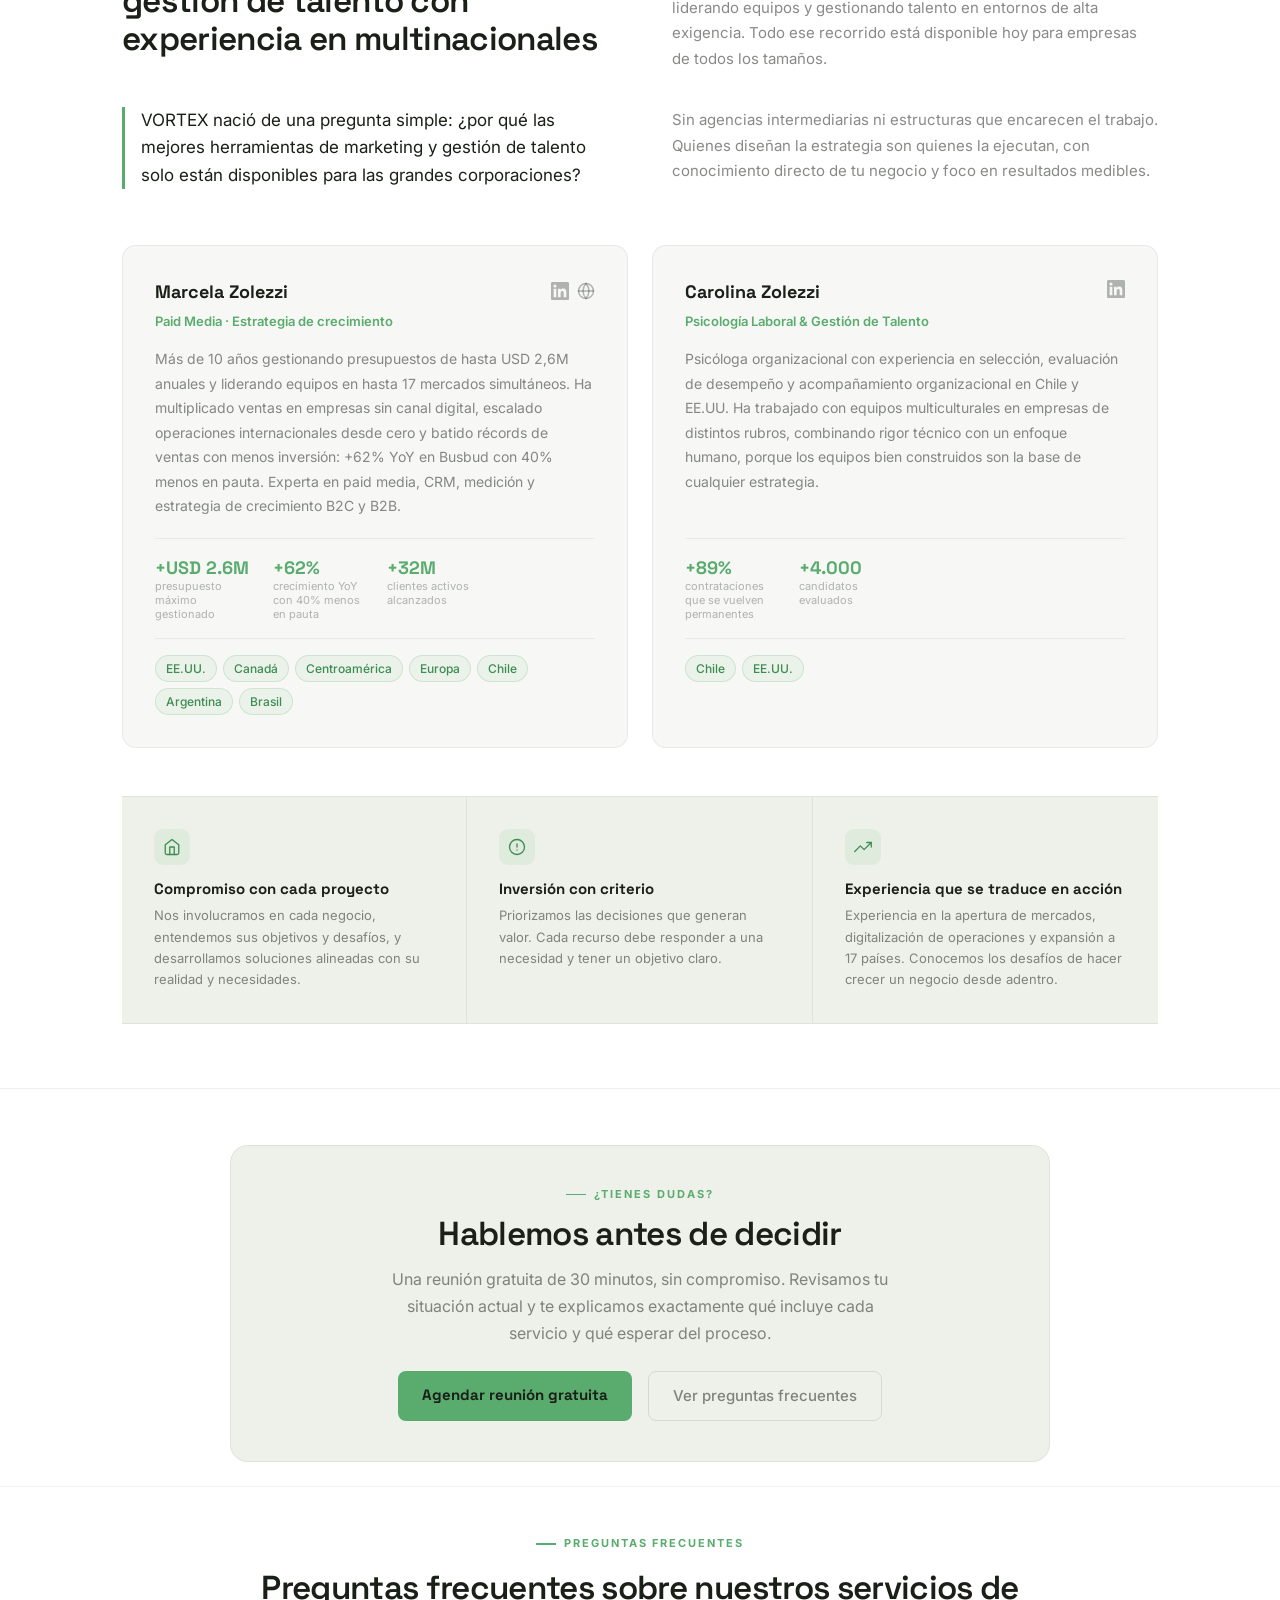
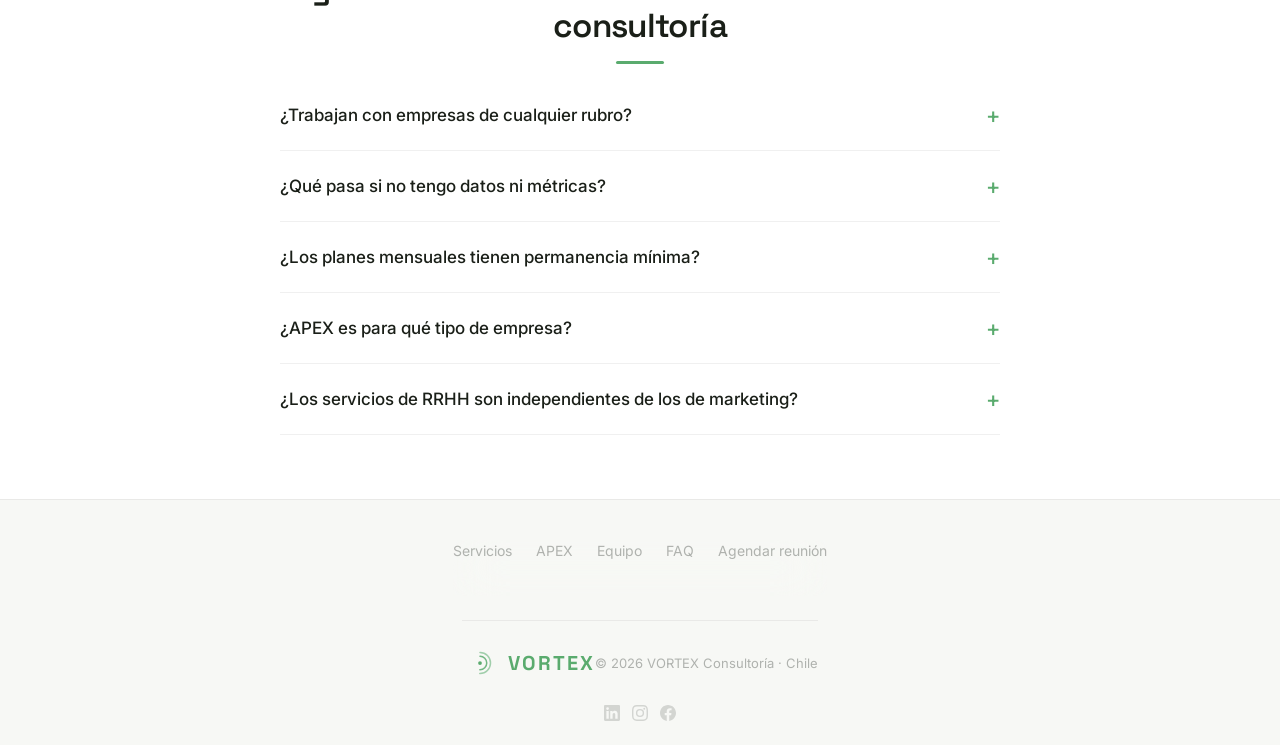
==== commit eb6102b2: "Team copy: mention the two sisters in every language Co-Authored-By: Claude Opus 5.5 <noreply@anthro" ====
--- a/index.html
+++ b/index.html
@@ -1731,8 +1731,7 @@
       <a href="#servicios"><span data-i18n="nav-servicios">Servicios</span> <svg class="nav-dropdown-arrow" viewBox="0 0 10 6"><path d="M1 1l4 4 4-4"/></svg></a>
       <div class="nav-dropdown-menu">
         <a href="/marketing-digital/">Marketing Digital</a>
-        <a href="/seleccion-de-talentos/">Selección de Talentos</a>
-        <a href="/gestion-de-personas/">Gestión de Personas</a>
+        <a href="/seleccion-de-talentos/">RRHH y Gestión de Talento</a>
         <a href="/diagnostico-apex/">Diagnóstico APEX</a>
       </div>
     </li>
@@ -2244,7 +2243,7 @@
         VORTEX nació de una pregunta simple: <strong>¿por qué las mejores herramientas de marketing y gestión de talento solo están disponibles para las grandes corporaciones?</strong>
       </p>
       <p class="about-story" data-i18n="about-p2">
-        Más de una década trabajando en empresas multinacionales, construyendo estrategias de crecimiento, liderando equipos y gestionando talento en entornos de alta exigencia. Todo ese recorrido está disponible hoy para empresas de todos los tamaños.
+        Somos dos hermanas. Más de una década trabajando en empresas multinacionales, construyendo estrategias de crecimiento, liderando equipos y gestionando talento en entornos de alta exigencia. Todo ese recorrido está disponible hoy para empresas de todos los tamaños.
       </p>
       <p class="about-story" data-i18n="about-p3">
         Sin agencias intermediarias ni estructuras que encarecen el trabajo. Quienes diseñan la estrategia son quienes la ejecutan, con conocimiento directo de tu negocio y foco en resultados medibles.
@@ -2517,7 +2516,7 @@
       'about-label': 'Equipo',
       'about-h2': 'Consultoras de marketing y gestión de talento con experiencia en multinacionales',
       'about-p1': 'VORTEX nació de una pregunta simple: ¿por qué las mejores herramientas de marketing y gestión de talento solo están disponibles para las grandes corporaciones?',
-      'about-p2': 'Más de una década trabajando en empresas multinacionales, construyendo estrategias de crecimiento, liderando equipos y gestionando talento en entornos de alta exigencia. Todo ese recorrido está disponible hoy para empresas de todos los tamaños.',
+      'about-p2': 'Somos dos hermanas. Más de una década trabajando en empresas multinacionales, construyendo estrategias de crecimiento, liderando equipos y gestionando talento en entornos de alta exigencia. Todo ese recorrido está disponible hoy para empresas de todos los tamaños.',
       'about-p3': 'Sin agencias intermediarias ni estructuras que encarecen el trabajo. Quienes diseñan la estrategia son quienes la ejecutan, con conocimiento directo de tu negocio y foco en resultados medibles.',
       'about-n1': 'clientes satisfechos entre pymes, startups y multinacionales',
       'about-n2': 'años de experiencia combinada en multinacionales',
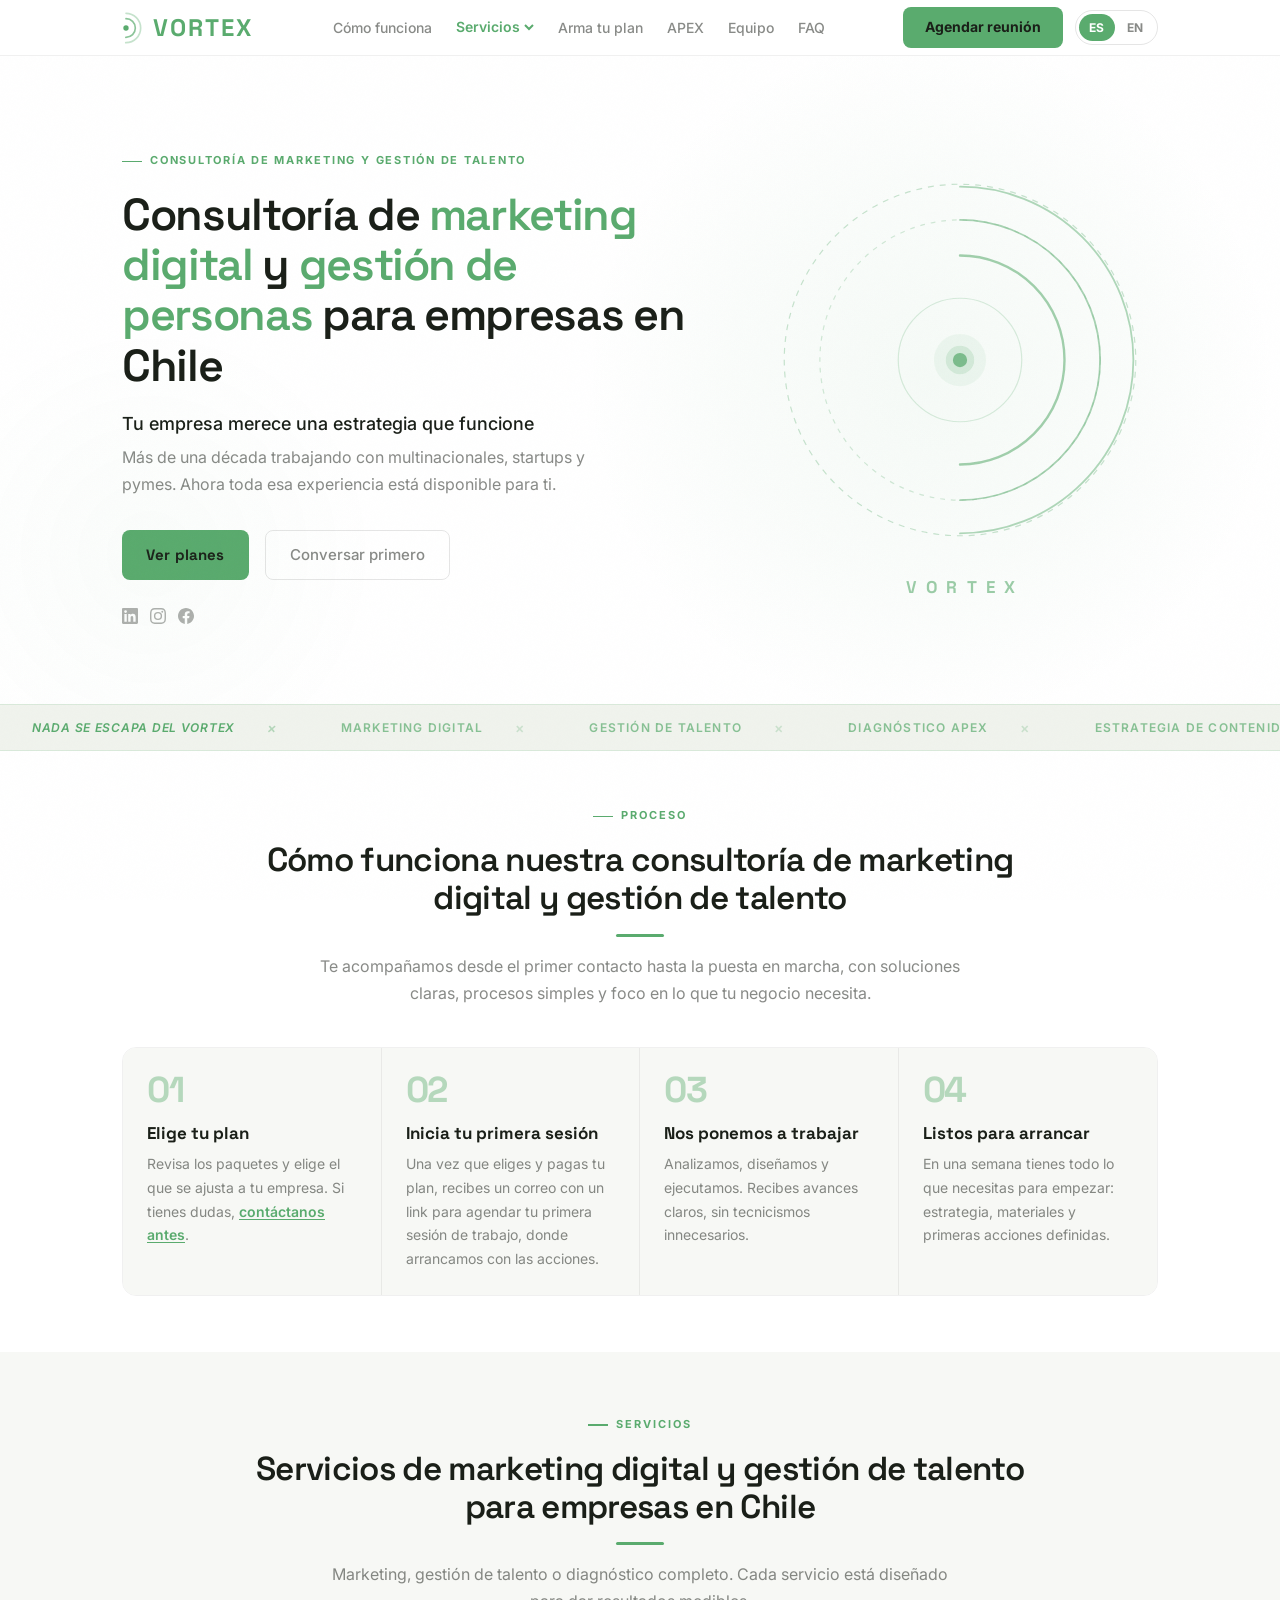
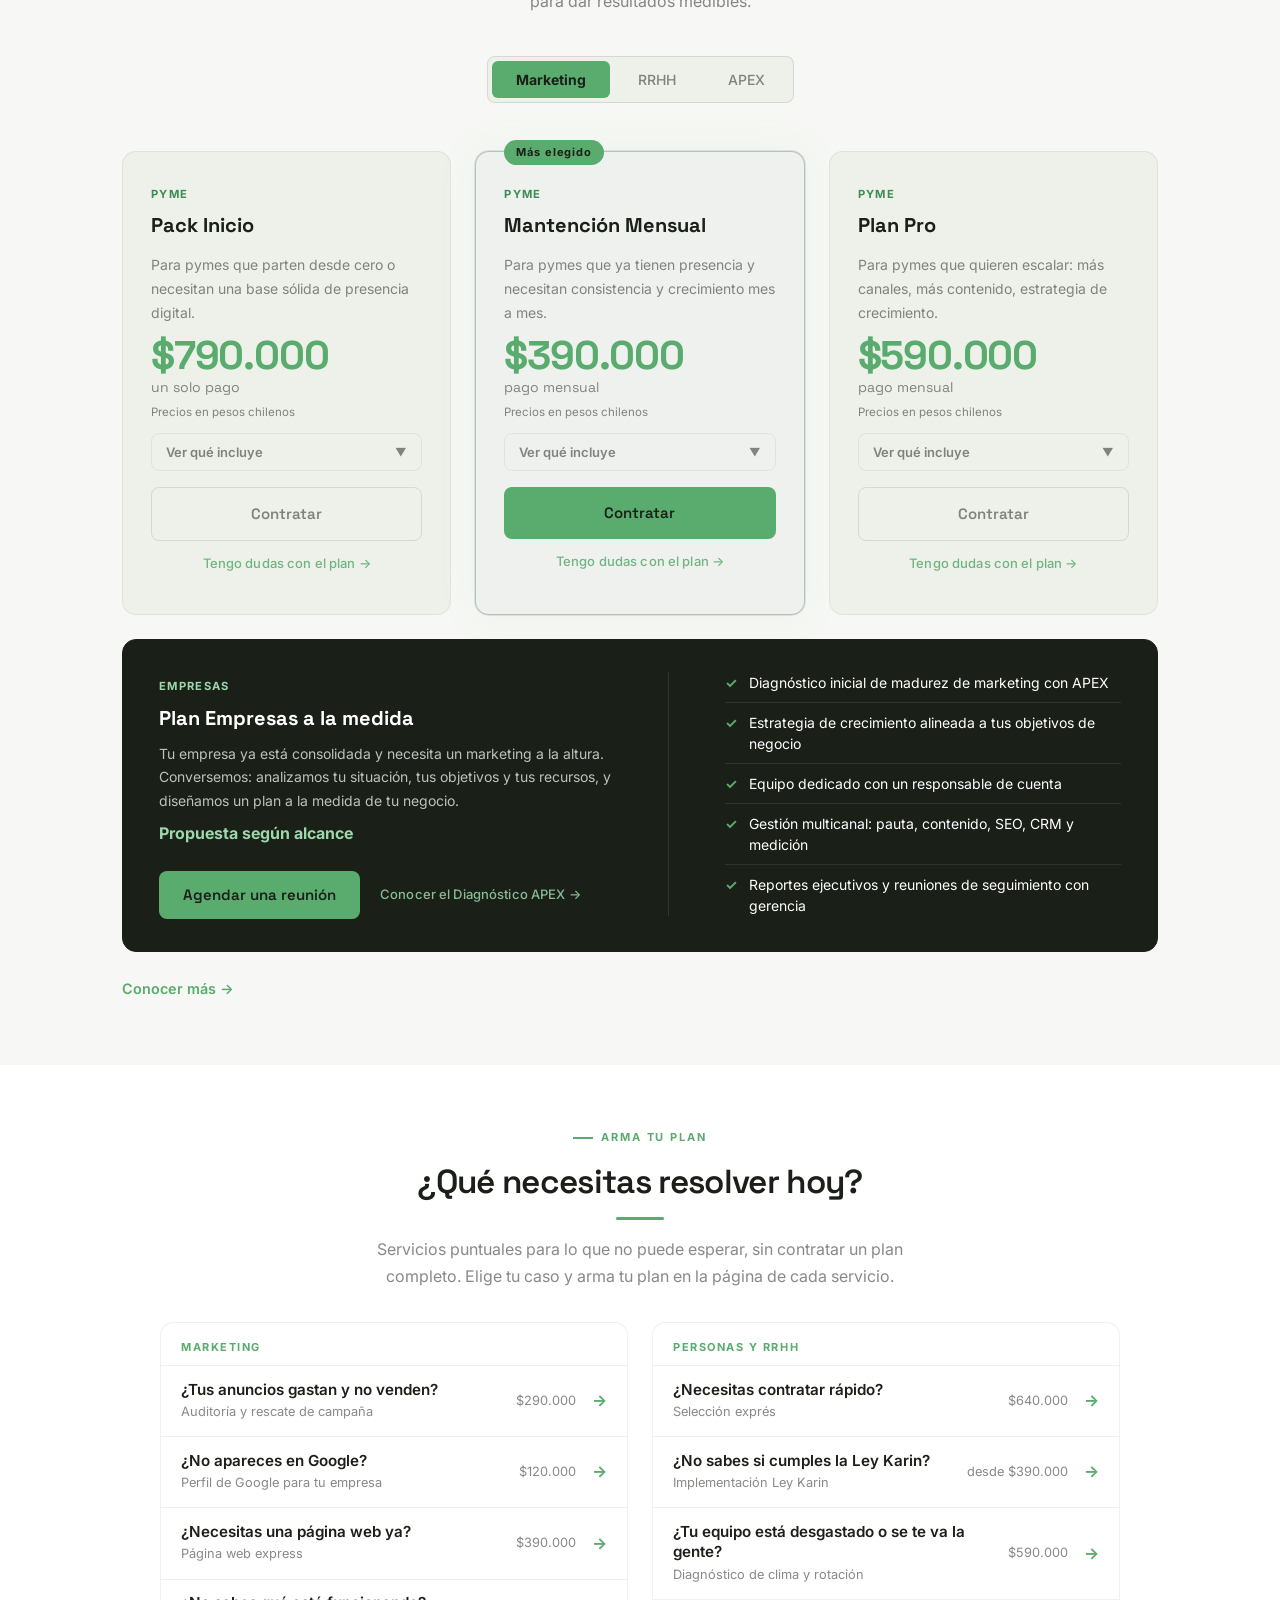
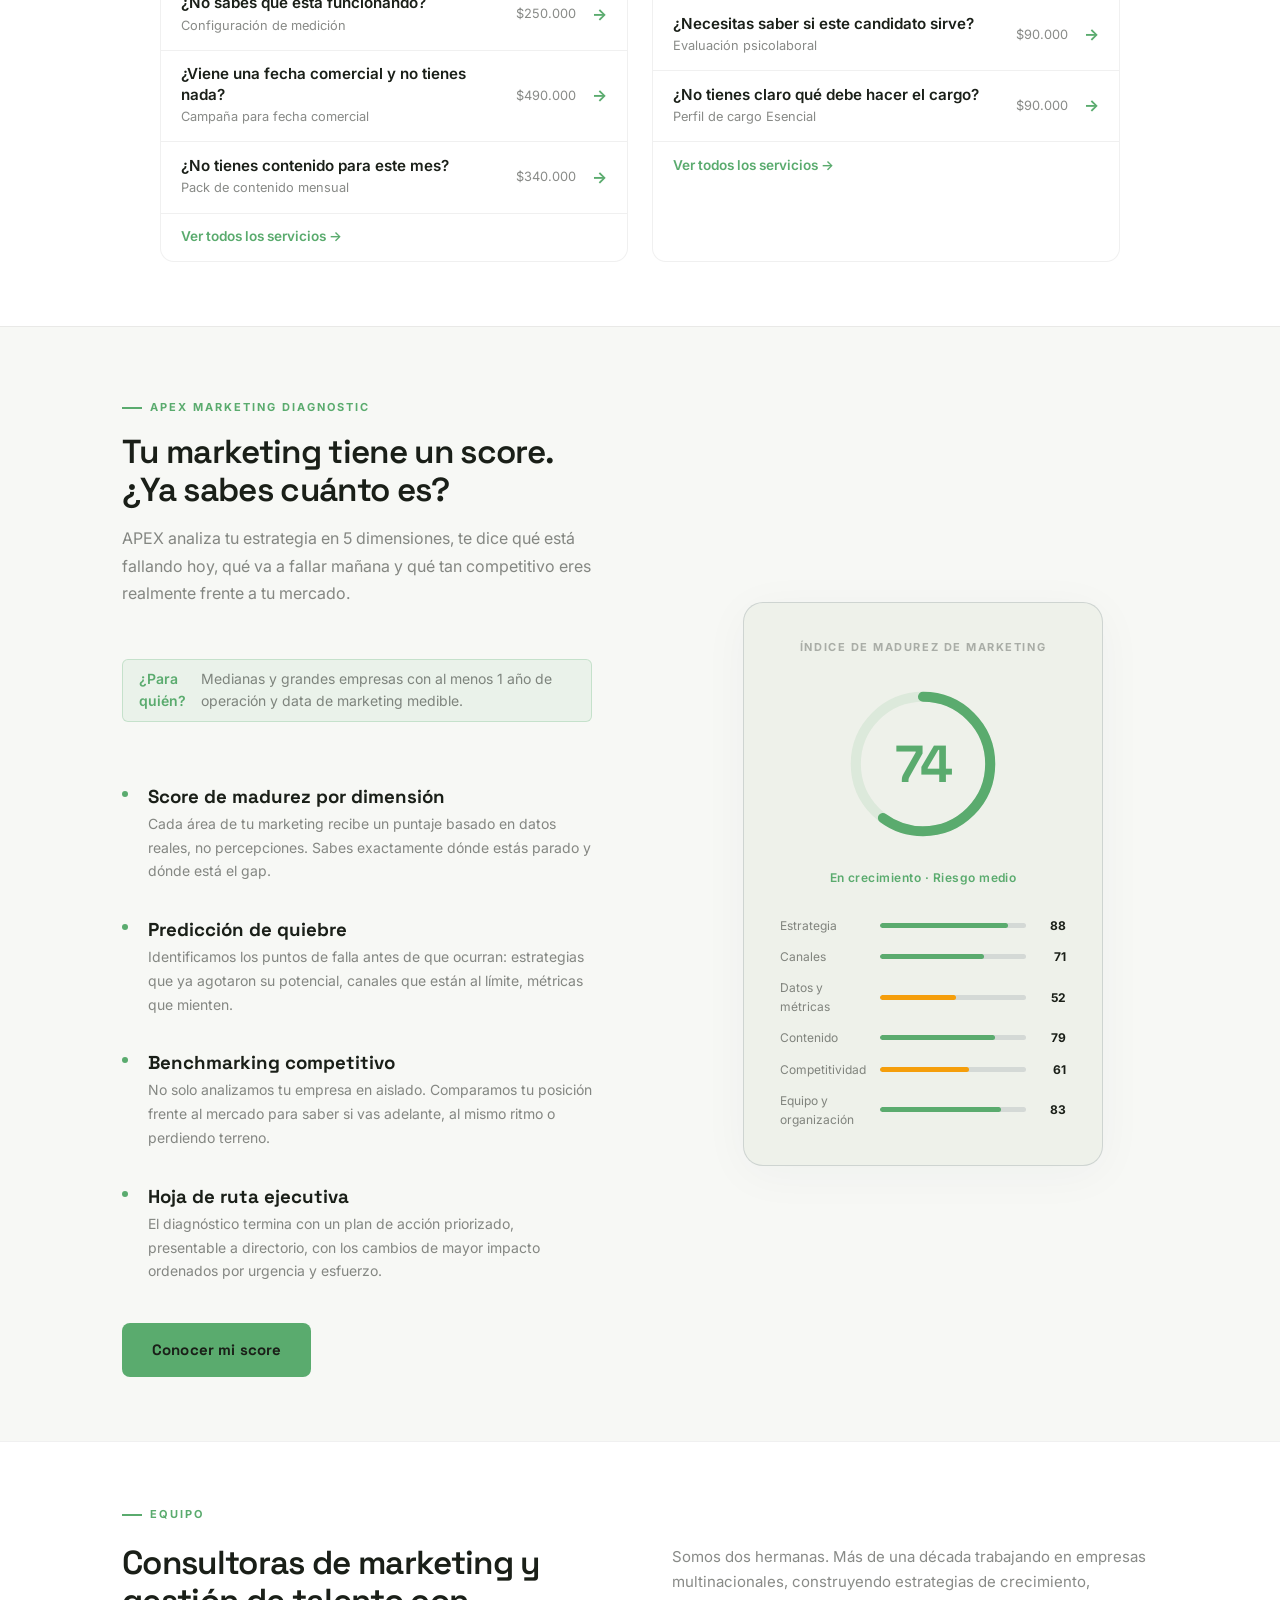
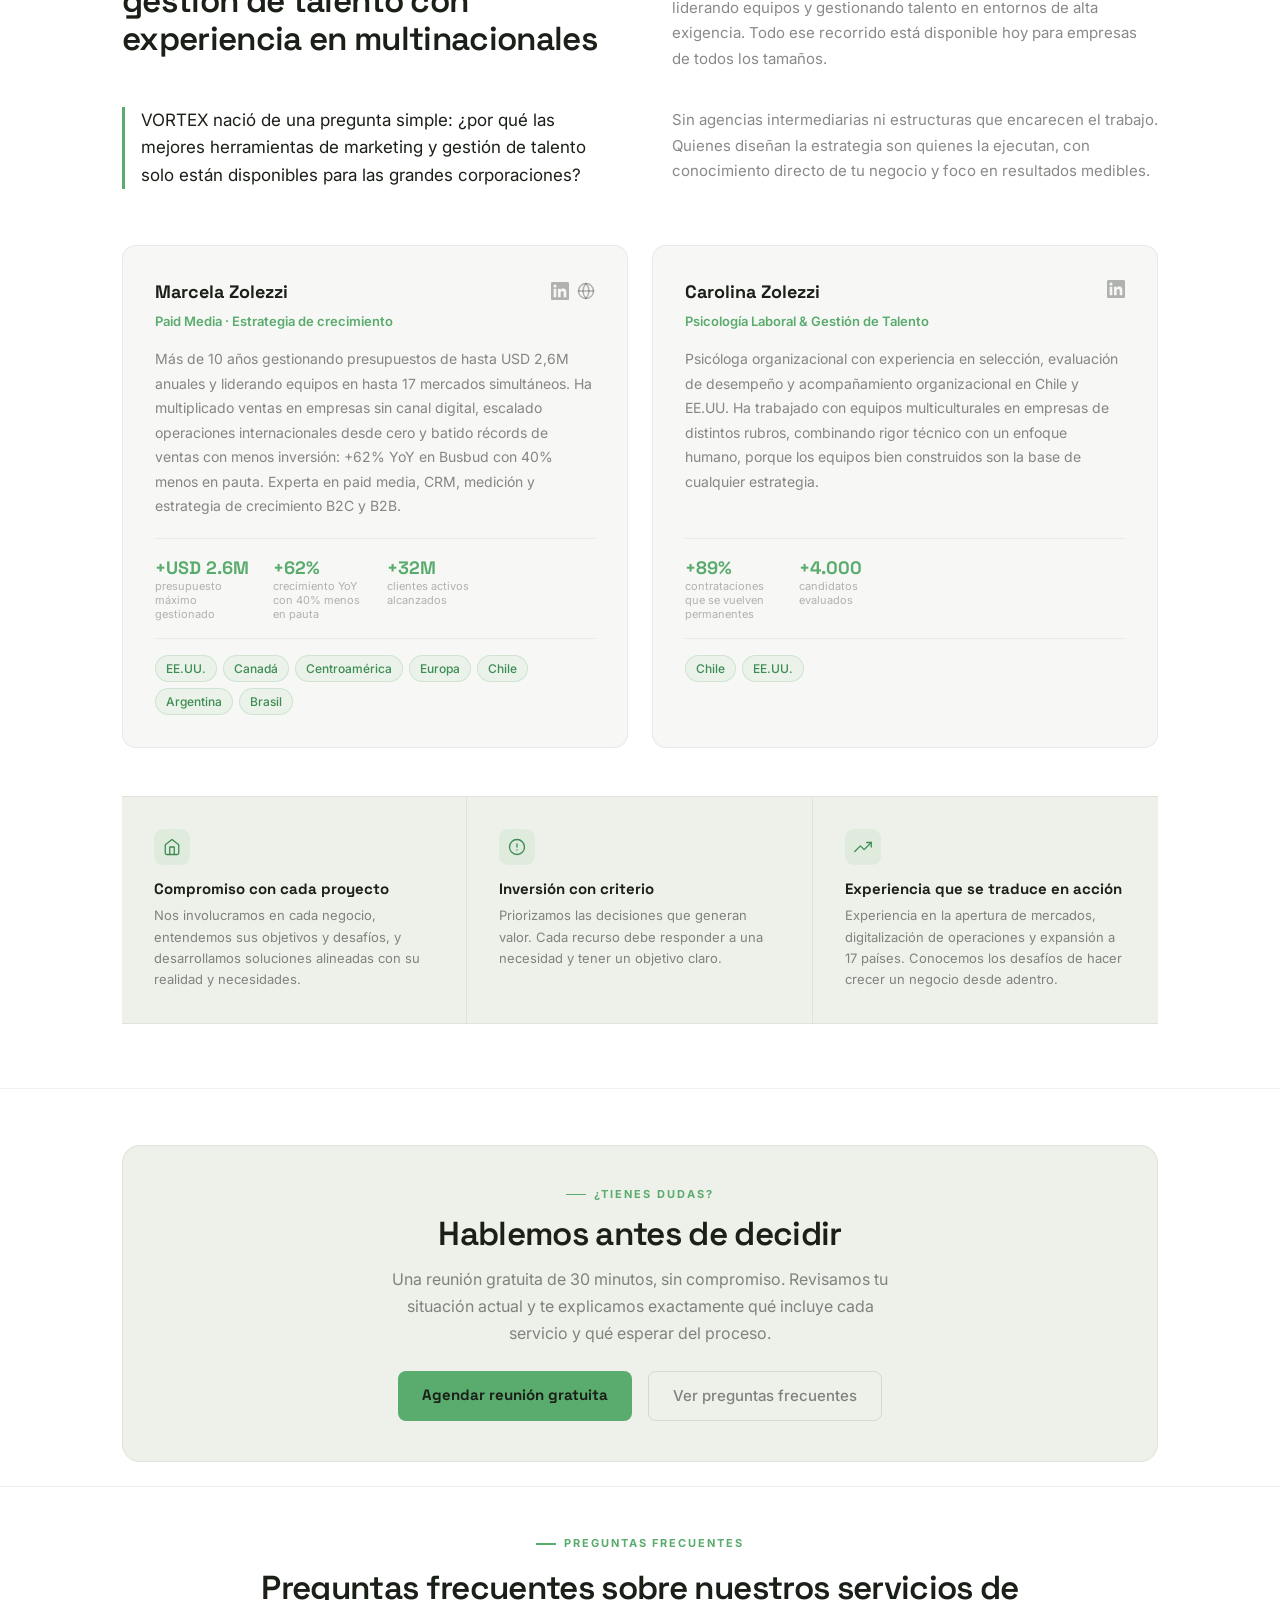
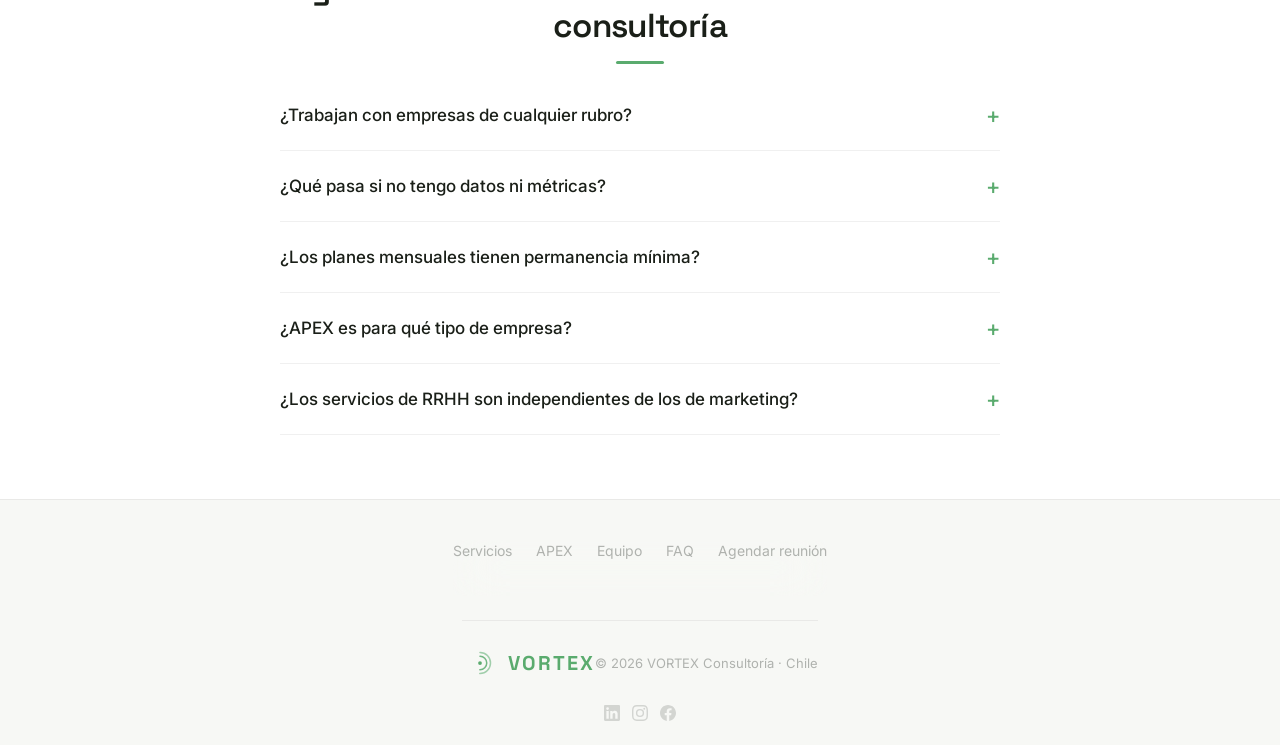
==== commit 5ba3e2a0: "Questions card matches the page width Co-Authored-By: Claude Opus 5.5 <noreply@anthropic.com> Claude" ====
--- a/index.html
+++ b/index.html
@@ -1690,7 +1690,7 @@
     .about-intro [data-i18n="about-p1"] strong { font-weight: 600; color: var(--accent); }
     /* "¿Tienes dudas?": centered compact card, flows into the FAQ */
     #dudas { padding-top: 56px; padding-bottom: 24px; background: transparent; }
-    #dudas .dudas-inner { max-width: 820px; text-align: center; background: var(--bg3, #f1f4ef); border: 1px solid var(--border-light); border-radius: 18px; padding: 2.5rem 2rem; }
+    #dudas .dudas-inner { max-width: var(--max); text-align: center; background: var(--bg3, #f1f4ef); border: 1px solid var(--border-light); border-radius: 18px; padding: 2.5rem 2rem; }
     #dudas .section-eyebrow { display: flex; justify-content: center; margin-bottom: 0.75rem; }
     #dudas h2 { margin-bottom: 0.75rem; }
     #dudas .section-sub { margin: 0 auto 1.5rem; max-width: 520px; }
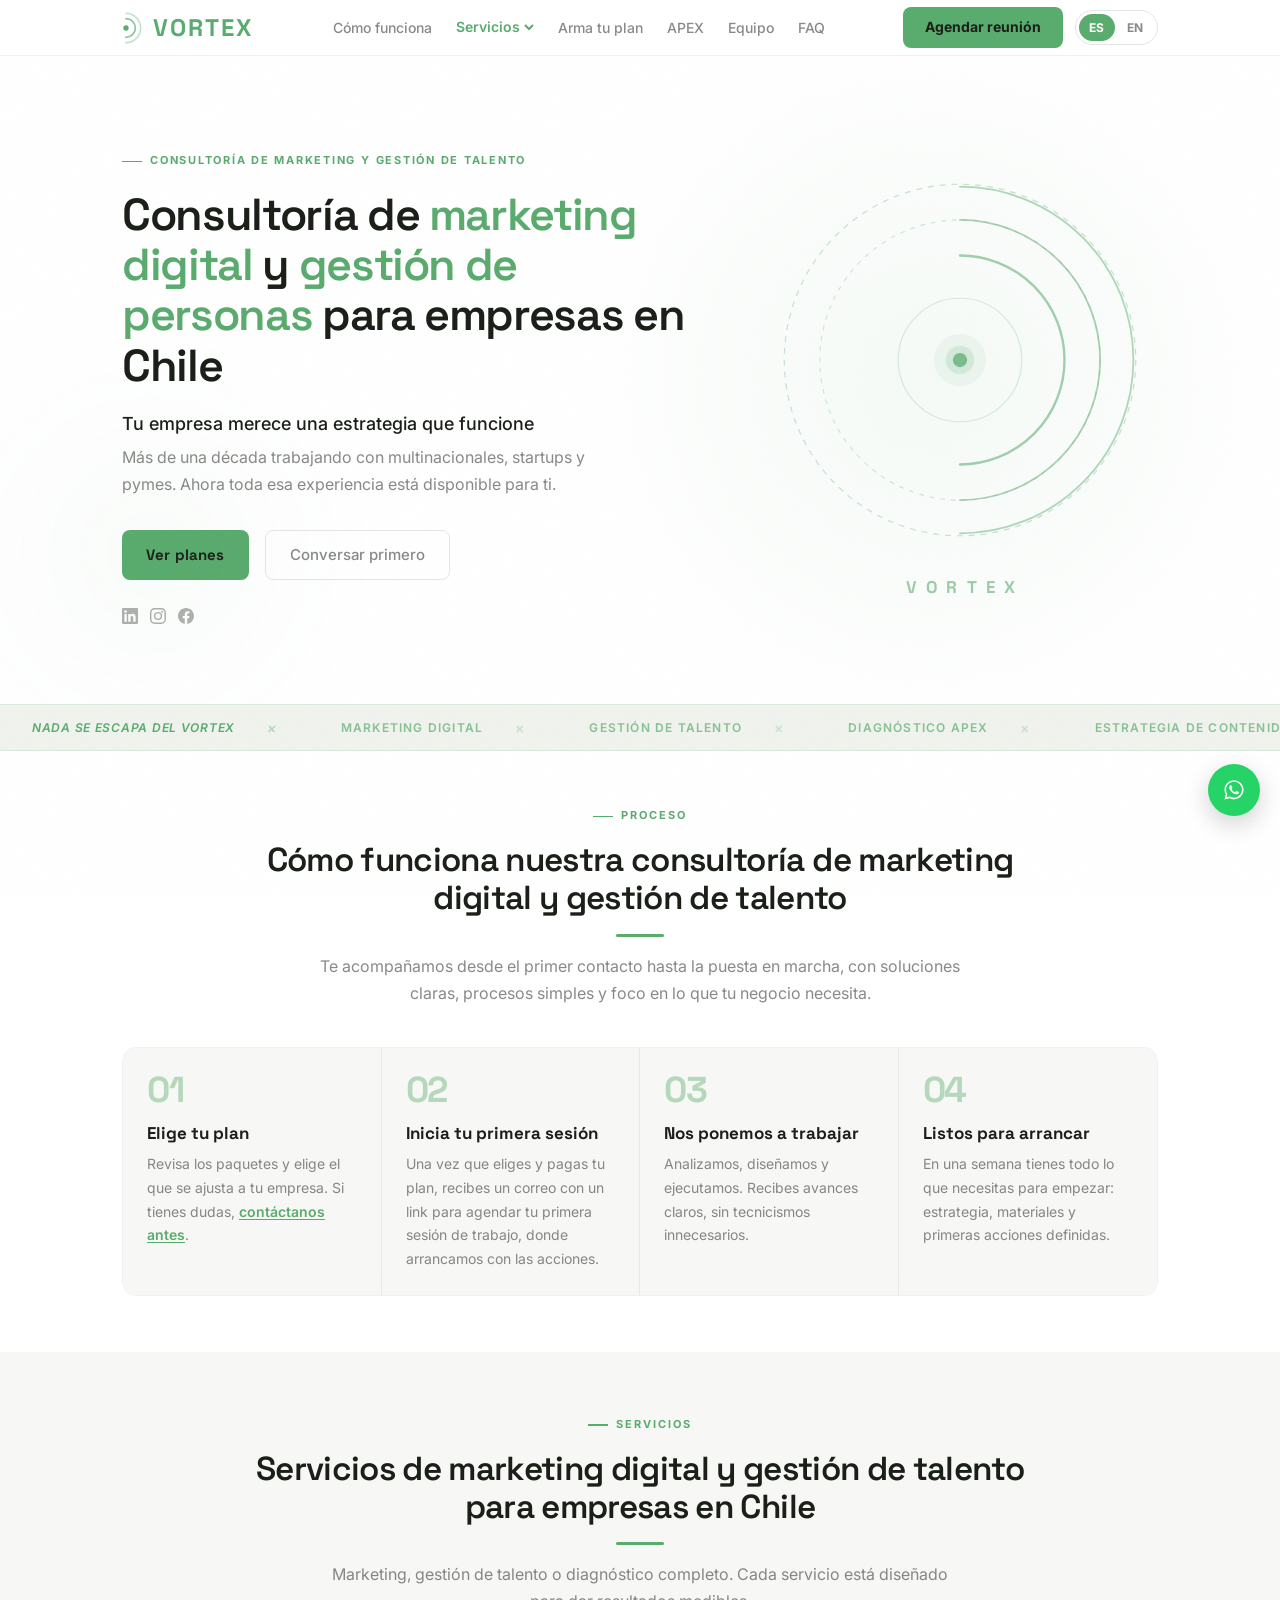
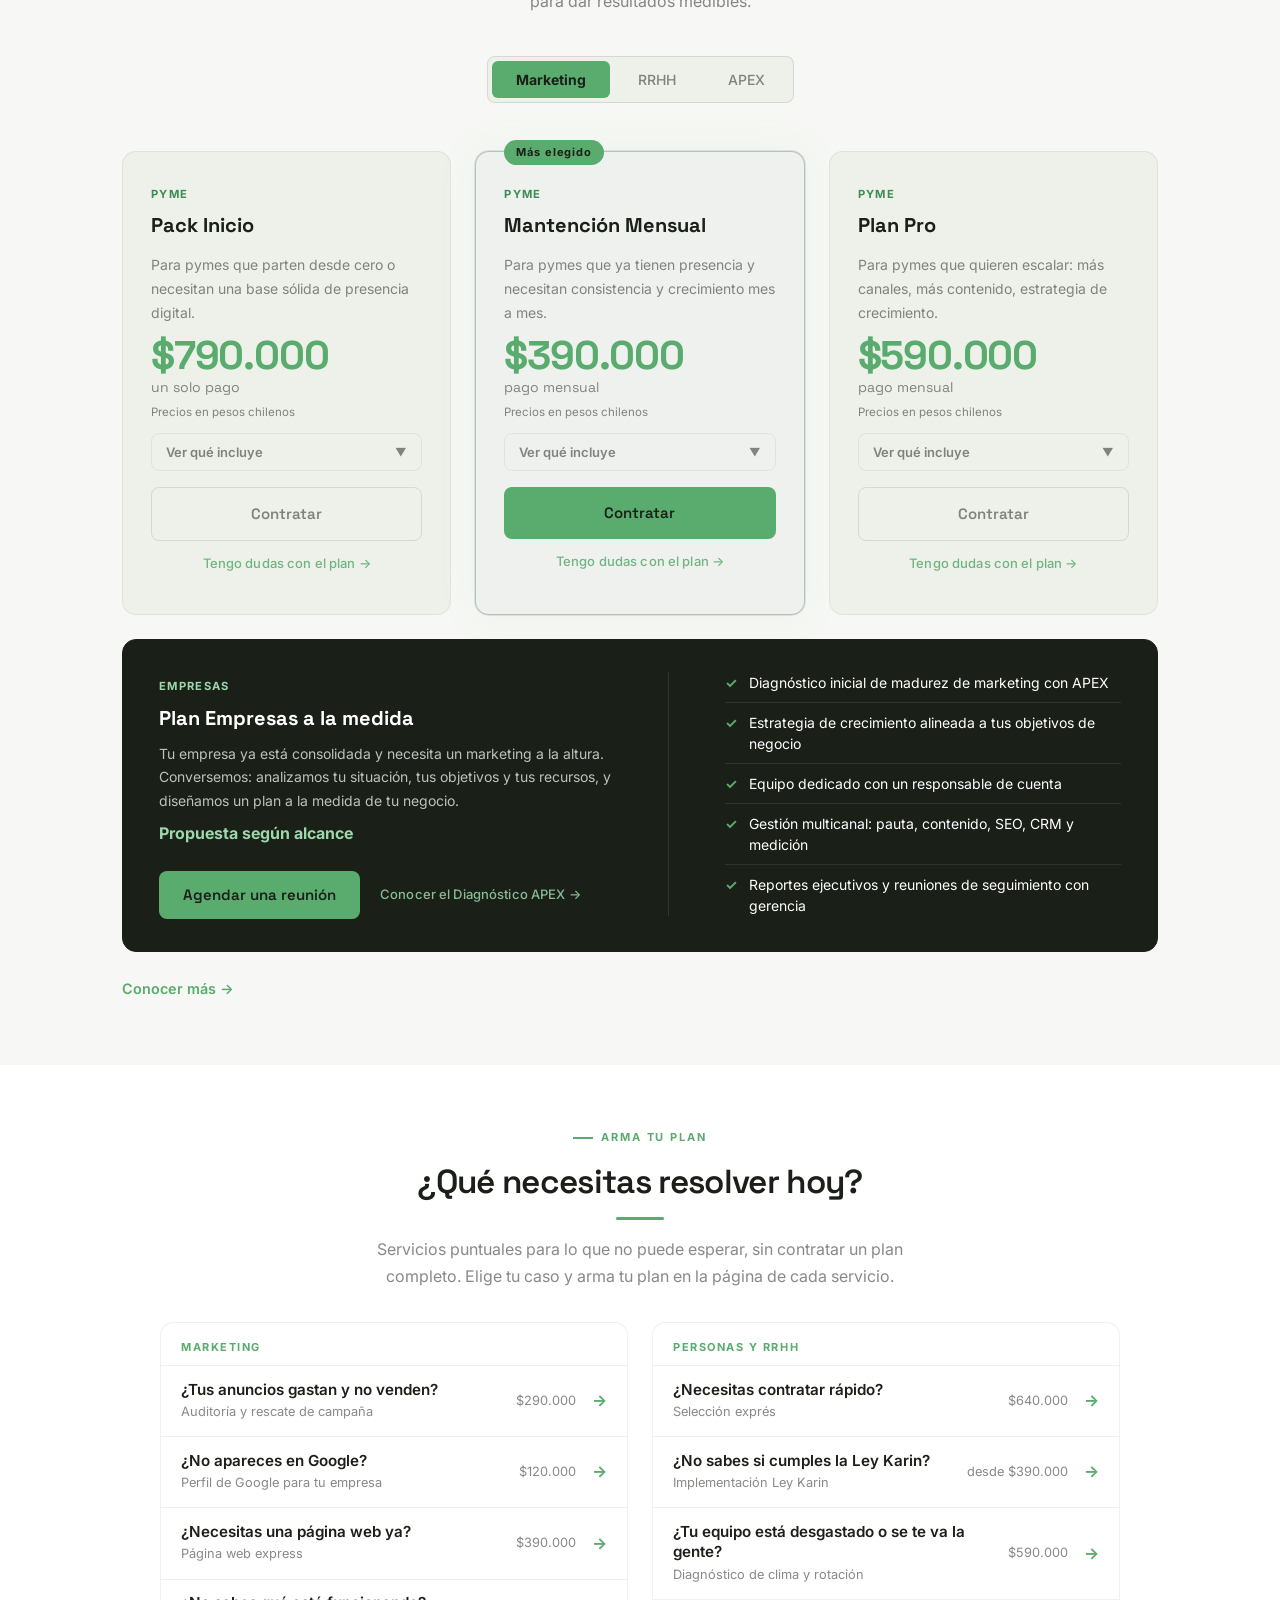
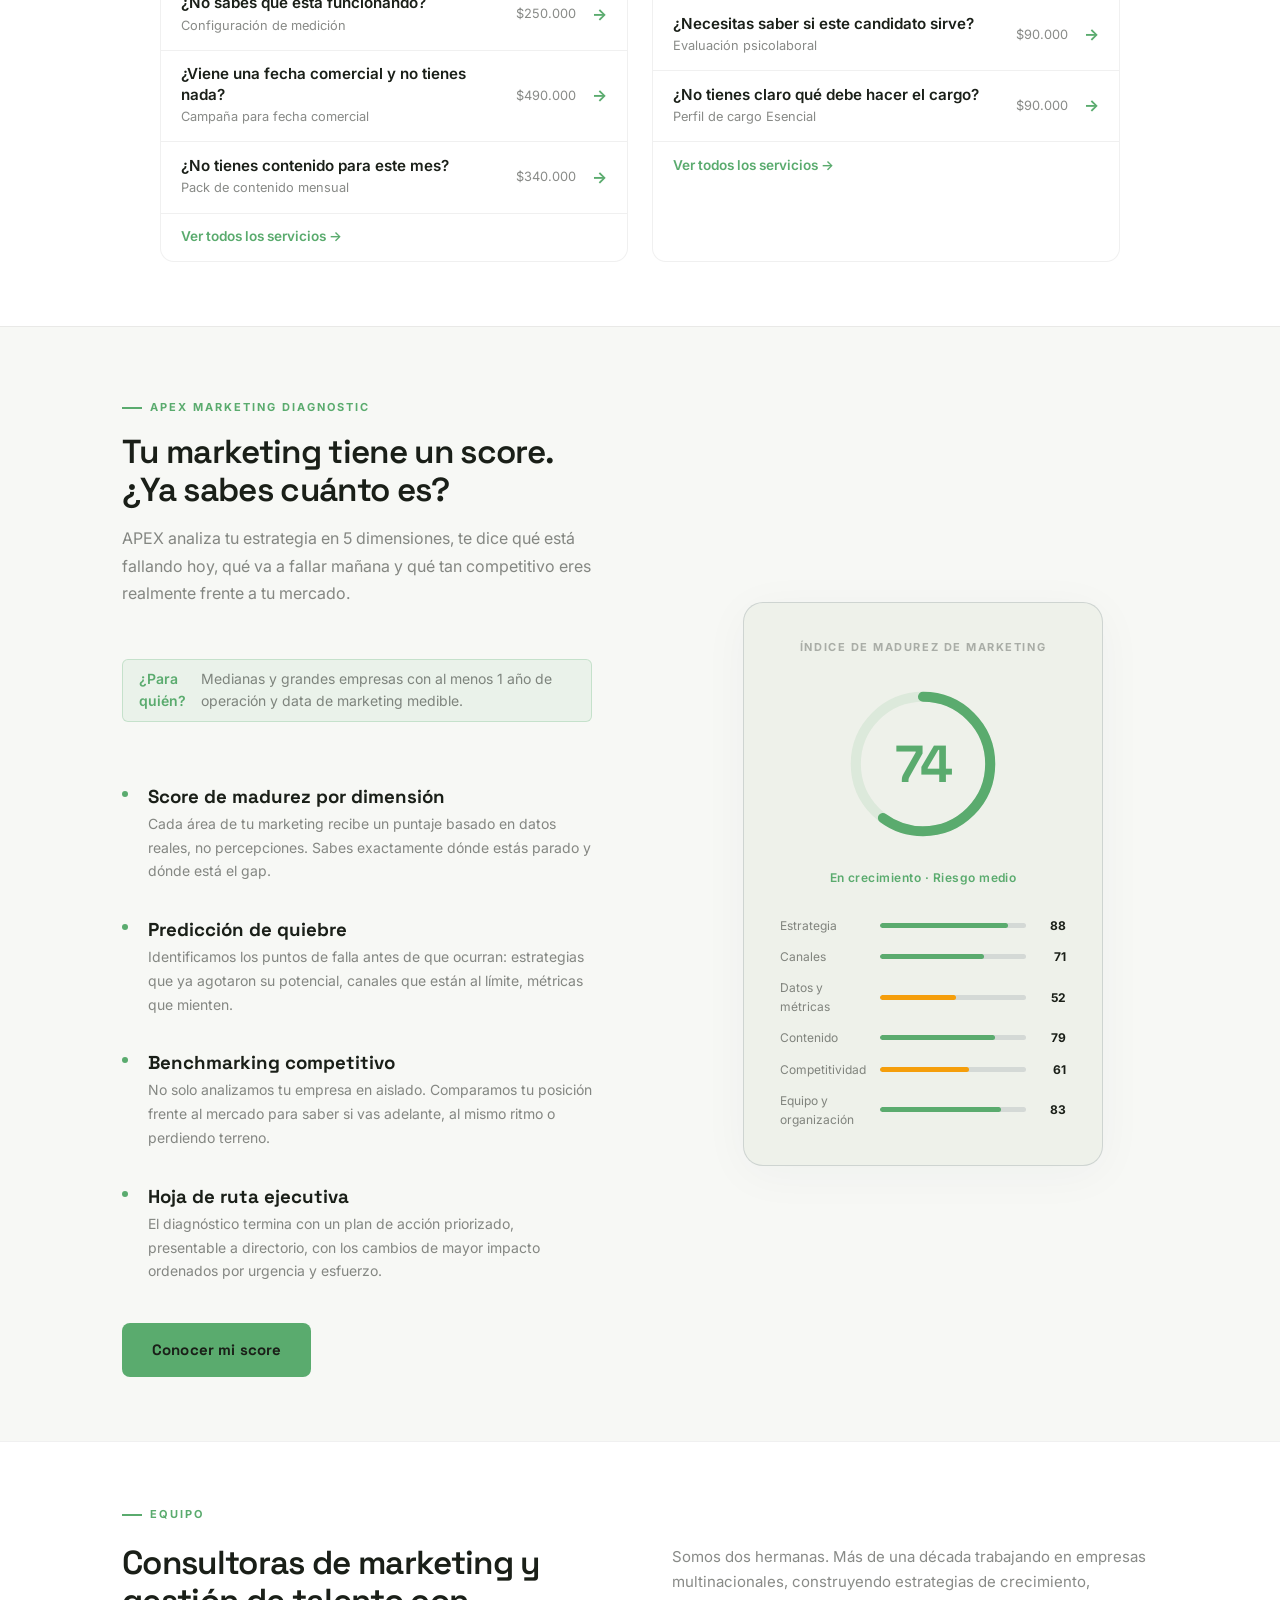
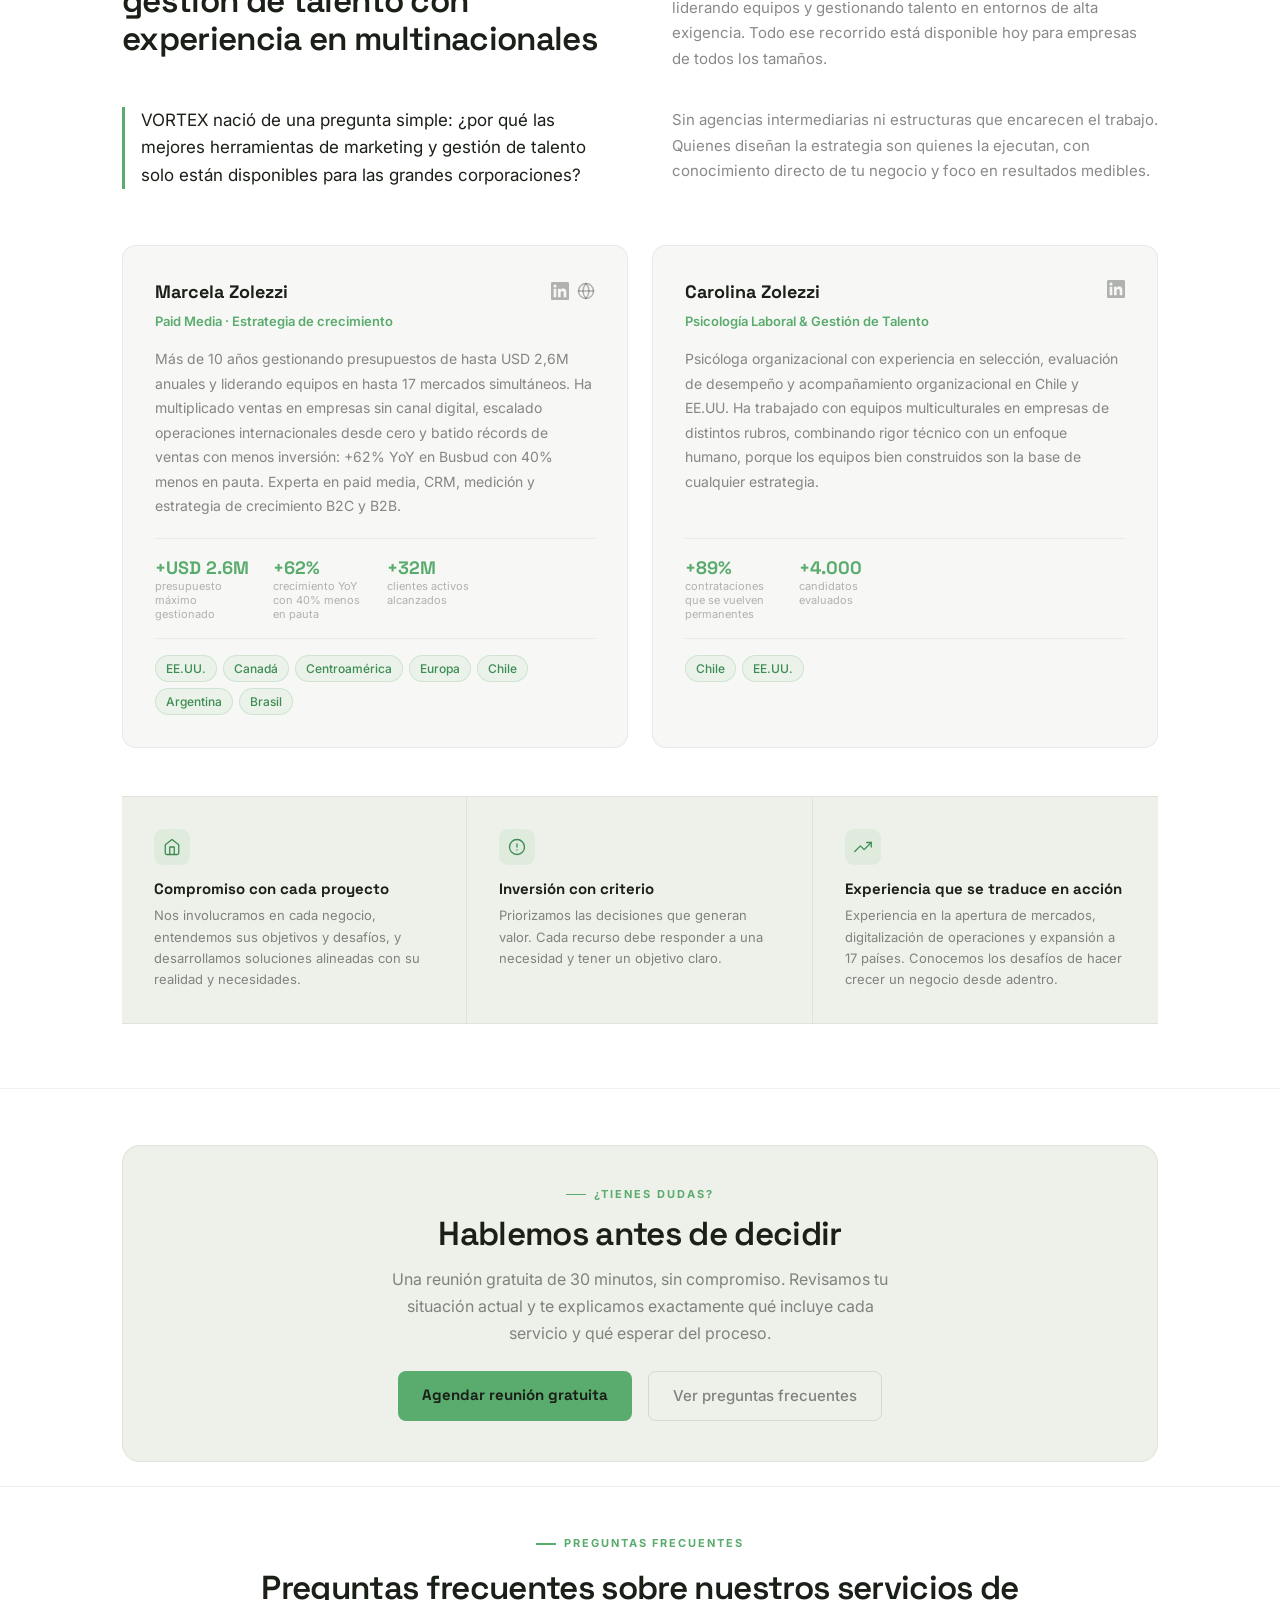
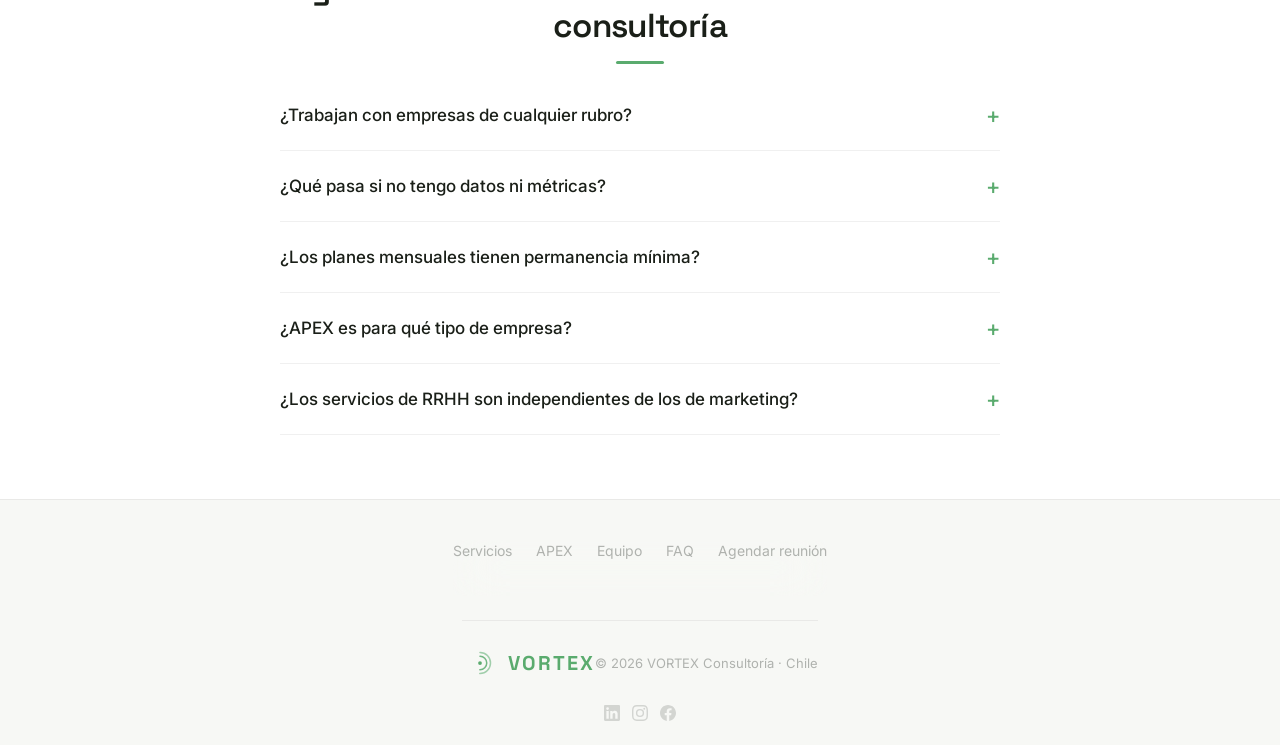
==== commit bc376b6d: "Floating WhatsApp button with per-page message, tracked as generate_lead; keep header button on one " ====
--- a/index.html
+++ b/index.html
@@ -3376,5 +3376,6 @@
 <script src="/vortex-catalog.js" defer></script>
 <script src="/vortex-arma.js" defer></script>
 <script src="/vortex-tracking.js" defer></script>
+<script src="/vortex-wa.js" defer></script>
 </body>
 </html>
